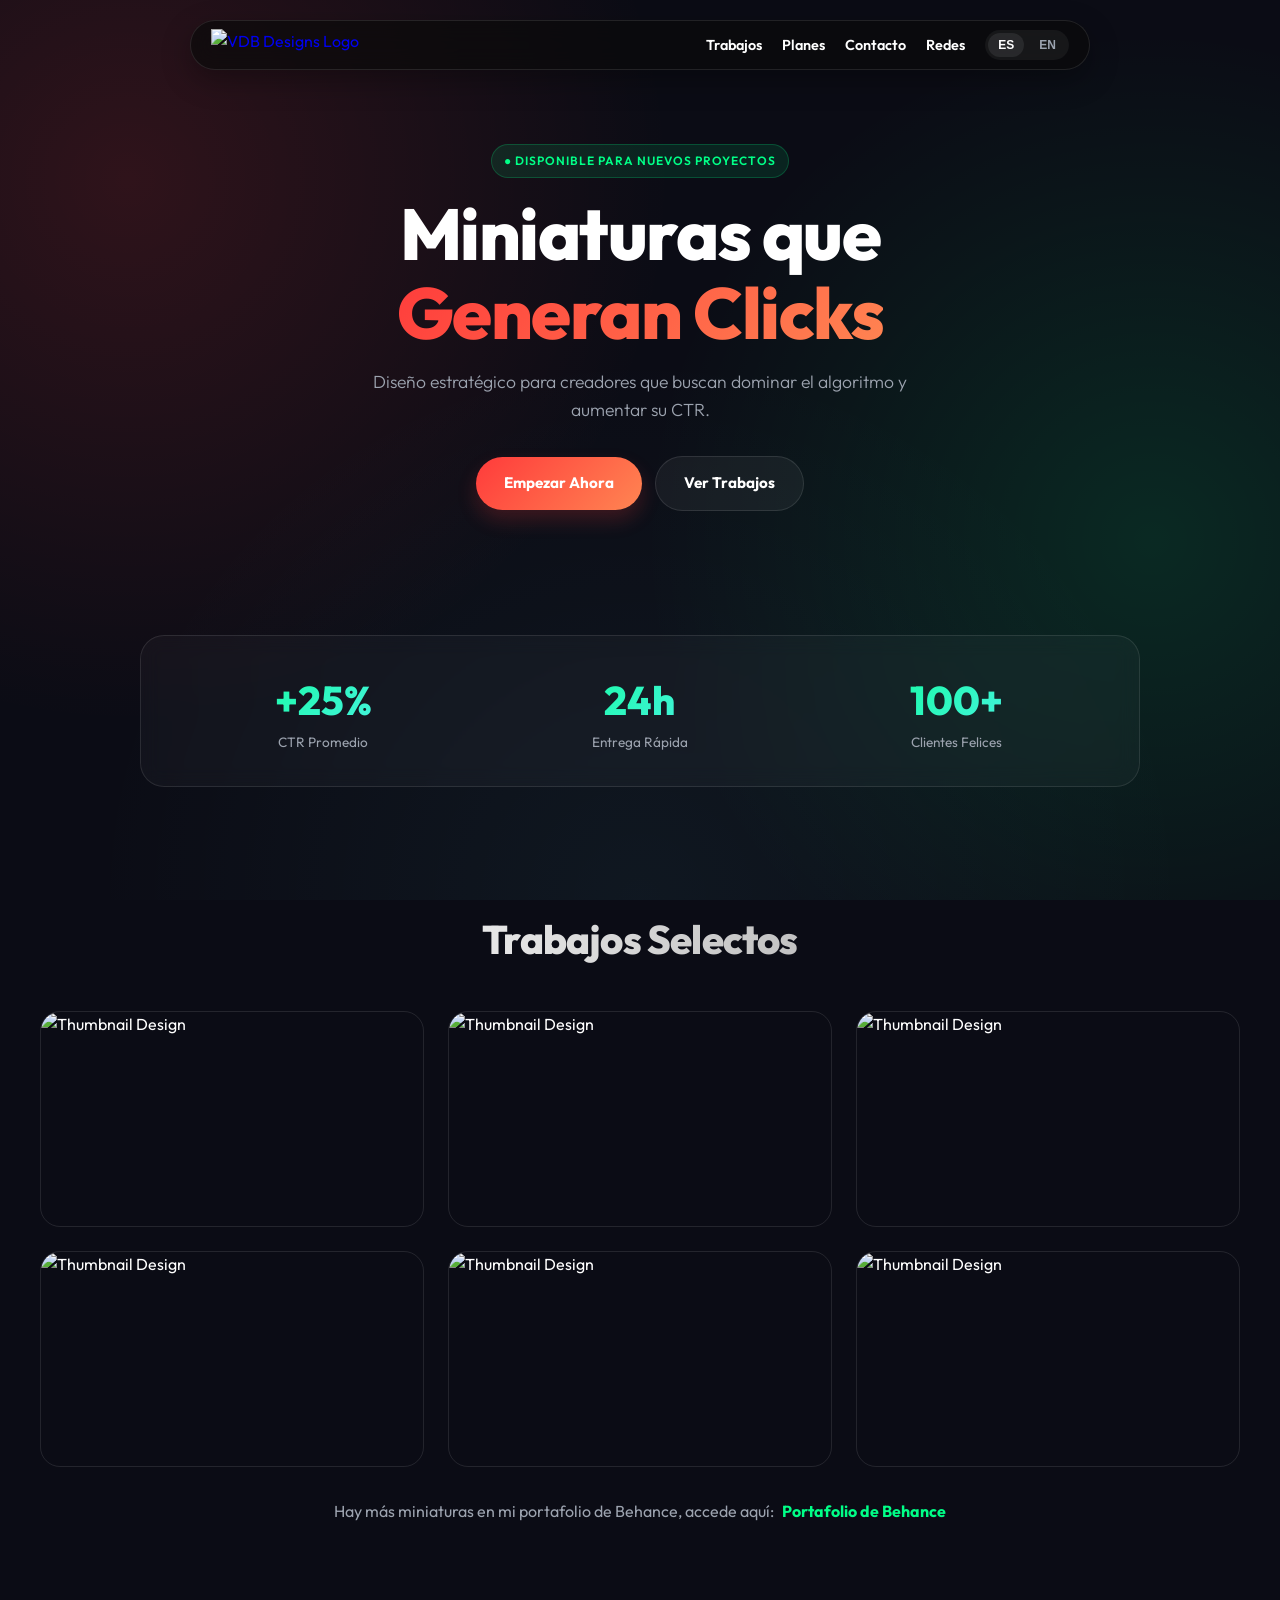
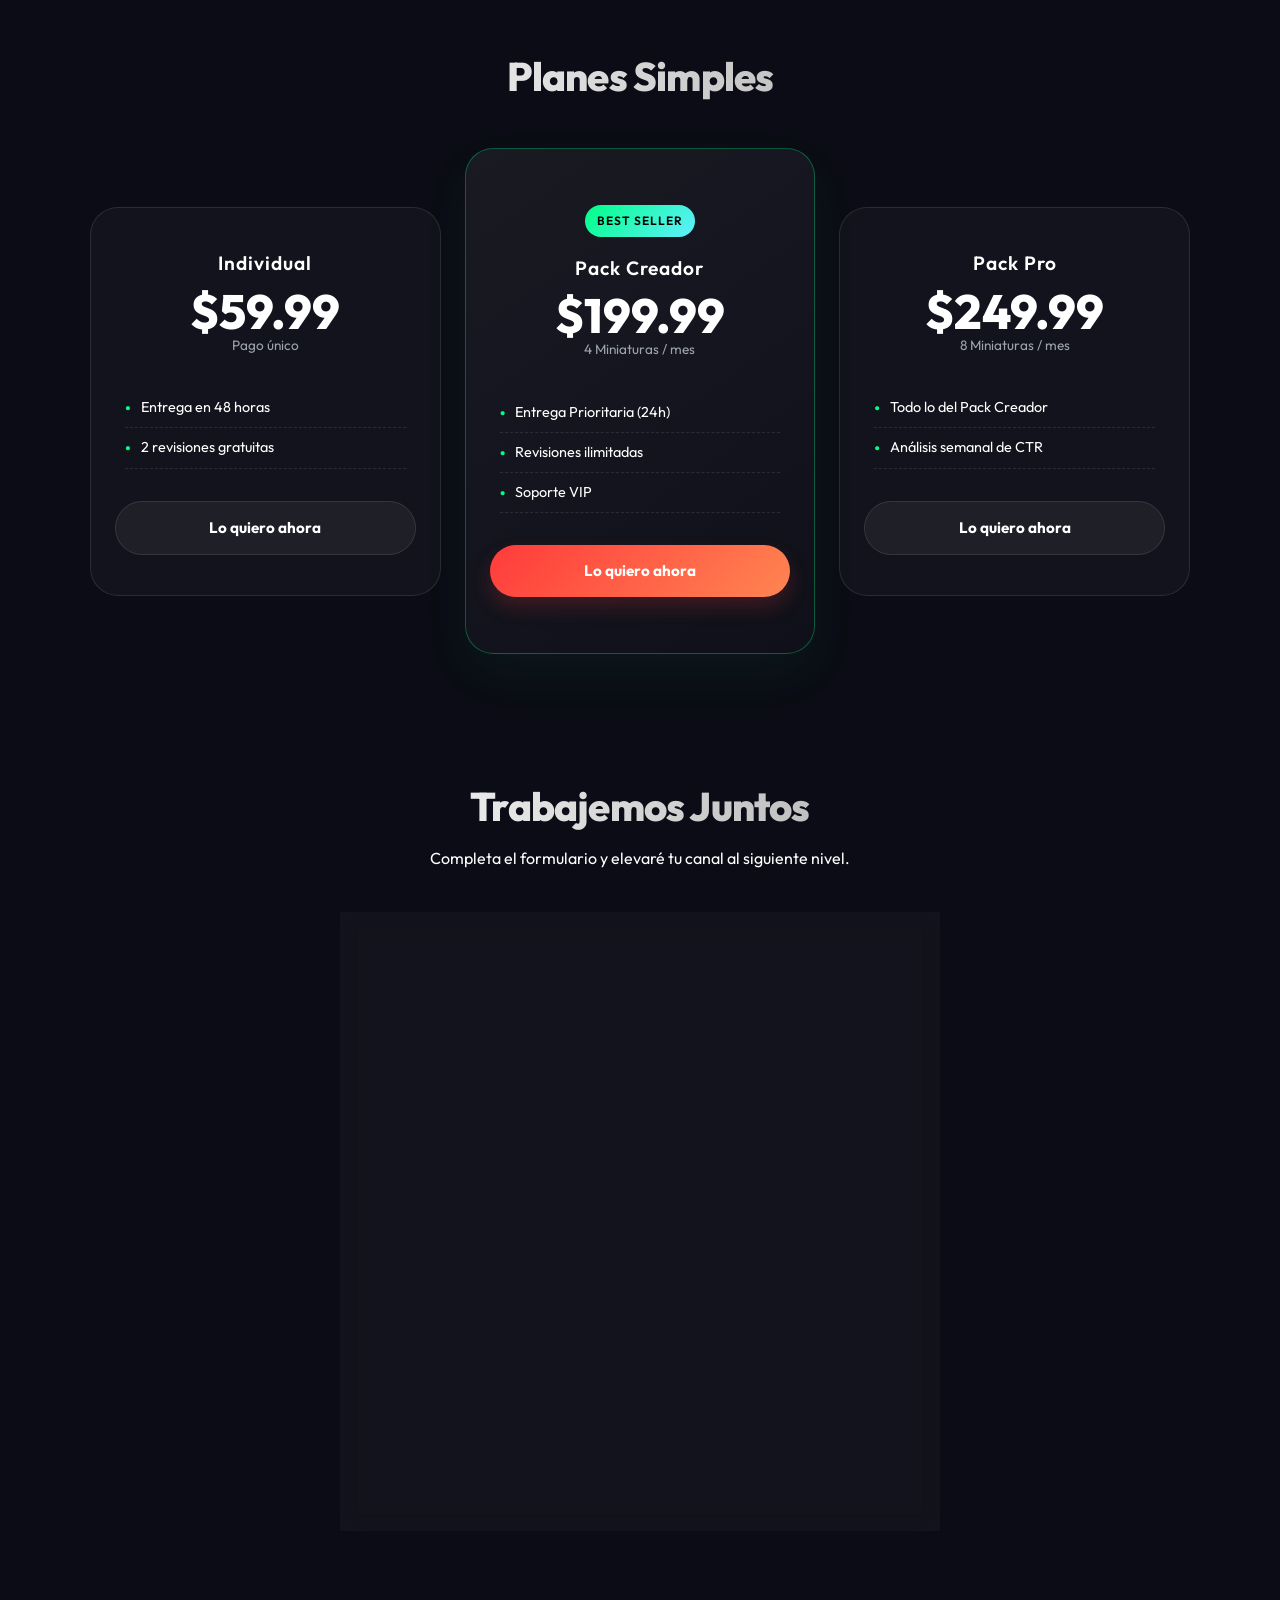
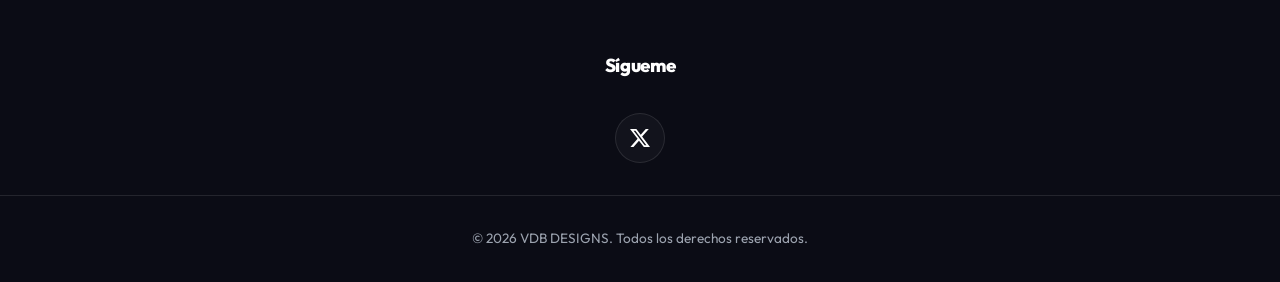
==== index.html @ 9e060175 "Update index.html" ====
<!DOCTYPE html>
<html lang="es">
<head>
    <meta charset="UTF-8">
    <meta name="viewport" content="width=device-width, initial-scale=1.0">
    <title>VDB DESIGNS | Thumbnail Maker</title>
    
    <link rel="icon" type="image/png" href="https://i.imgur.com/t2ltHW4.png">
    
    <link href="https://fonts.googleapis.com/css2?family=Outfit:wght@300;400;600;800&display=swap" rel="stylesheet">
    <style>
        /* ... tu CSS ... */
        :root {
            --bg-color: #0b0c15; 
            --surface-color: rgba(255, 255, 255, 0.03);
            --surface-hover: rgba(255, 255, 255, 0.08);
            --primary-gradient: linear-gradient(135deg, #FF3B3B 0%, #FF8552 100%);
            --accent-gradient: linear-gradient(135deg, #00FF87 0%, #60EFFF 100%);
            --text-main: #ffffff;
            --text-muted: #9CA3AF;
            --border: rgba(255, 255, 255, 0.1);
            --input-bg: rgba(0, 0, 0, 0.3);
        }

        * {
            margin: 0;
            padding: 0;
            box-sizing: border-box;
            scroll-behavior: smooth;
        }

        body {
            font-family: 'Outfit', sans-serif;
            background-color: var(--bg-color);
            color: var(--text-main);
            line-height: 1.6;
            overflow-x: hidden;
            background-image: 
                radial-gradient(circle at 10% 20%, rgba(255, 59, 59, 0.15), transparent 40%),
                radial-gradient(circle at 90% 60%, rgba(0, 255, 135, 0.12), transparent 40%),
                radial-gradient(circle at 50% 100%, rgba(96, 239, 255, 0.05), transparent 50%);
            background-attachment: fixed;
            padding-top: 80px;
        }

        /* --- Navbar (Configuración PC: Logo a la izquierda) --- */
        .navbar {
            position: fixed;
            top: 20px;
            left: 50%;
            transform: translateX(-50%);
            width: 95%;
            max-width: 900px;
            z-index: 1000;
            background: rgba(10, 10, 10, 0.7);
            backdrop-filter: blur(12px);
            padding: 8px 20px;
            border-radius: 50px;
            border: 1px solid var(--border);
            display: flex;
            justify-content: space-between; /* Separa logo de los links */
            align-items: center;
            box-shadow: 0 10px 30px rgba(0,0,0,0.3);
        }

        /* Logo de la barra (Visible en PC) */
        .nav-logo {
            display: flex;
            align-items: center;
            text-decoration: none;
            margin-right: 20px;
        }

        .nav-logo img {
            height: 32px; /* Tamaño pequeño para la barra */
            width: auto;
            object-fit: contain;
            transition: transform 0.3s ease;
        }

        .nav-logo:hover img {
            transform: scale(1.05);
        }

        .nav-links {
            display: flex;
            gap: 20px;
            list-style: none;
            align-items: center;
            margin-left: auto;
        }

        .nav-link {
            text-decoration: none;
            color: var(--text-main);
            font-weight: 600;
            font-size: 0.9rem;
            transition: color 0.3s;
            white-space: nowrap;
        }

        .nav-link:hover {
            color: #00FF87;
        }

        .lang-control {
            display: flex;
            gap: 5px;
            background: rgba(255,255,255,0.05);
            padding: 3px;
            border-radius: 20px;
            margin-left: 20px;
        }

        .lang-btn {
            background: transparent;
            border: none;
            color: var(--text-muted);
            cursor: pointer;
            font-weight: 600;
            font-size: 0.75rem;
            padding: 5px 10px;
            border-radius: 15px;
            transition: all 0.3s ease;
        }

        .lang-btn.active {
            background: var(--surface-hover);
            color: #fff;
        }

        /* --- Layout --- */
        section {
            padding: 60px 20px;
            position: relative;
        }

        .section-header {
            text-align: center;
            max-width: 700px;
            margin: 0 auto 40px;
        }

        h1, h2, h3 { font-weight: 800; letter-spacing: -0.02em; }

        h2 {
            font-size: 2.5rem;
            margin-bottom: 0.5rem;
            background: linear-gradient(to right, #fff, #aaa);
            -webkit-background-clip: text;
            -webkit-text-fill-color: transparent;
        }

        /* --- Hero Section --- */
        .hero {
            min-height: 55vh; 
            display: flex;
            align-items: center;
            justify-content: center;
            text-align: center;
        }

        .hero-content { max-width: 900px; z-index: 2; }

        /* Logo Central (Oculto en PC por defecto) */
        .hero-logo {
            display: none; 
        }

        .badge {
            display: inline-block;
            padding: 6px 12px;
            background: rgba(0, 255, 135, 0.1);
            color: #00FF87;
            border-radius: 50px;
            font-size: 0.75rem;
            font-weight: 600;
            margin-bottom: 1rem;
            border: 1px solid rgba(0, 255, 135, 0.2);
            text-transform: uppercase;
            letter-spacing: 1px;
        }

        h1 {
            font-size: clamp(2.5rem, 6vw, 4.5rem);
            line-height: 1.1;
            margin-bottom: 1rem;
        }

        .gradient-text {
            background: var(--primary-gradient);
            -webkit-background-clip: text;
            -webkit-text-fill-color: transparent;
        }

        .subtitle {
            font-size: 1.1rem;
            color: var(--text-muted);
            max-width: 600px;
            margin: 0 auto 2rem;
            font-weight: 300;
        }

        .btn {
            padding: 14px 28px;
            font-size: 0.95rem;
            font-weight: 700;
            text-decoration: none;
            border-radius: 50px;
            transition: transform 0.3s ease, box-shadow 0.3s ease;
            display: inline-block;
            cursor: pointer;
            border: none;
        }

        .btn-primary { 
            background: var(--primary-gradient); 
            color: white; 
            box-shadow: 0 10px 20px rgba(255, 59, 59, 0.2);
        }
        
        .btn-primary:hover { 
            transform: translateY(-3px); 
            box-shadow: 0 15px 30px rgba(255, 59, 59, 0.35);
        }

        .btn-secondary { 
            background: rgba(255,255,255,0.05); 
            color: white; 
            border: 1px solid rgba(255,255,255,0.1);
            margin-left: 10px;
        }

        .btn-secondary:hover { 
            background: rgba(255,255,255,0.1); 
            transform: translateY(-3px);
        }

        /* --- Stats --- */
        .stats-container {
            max-width: 1000px;
            margin: 0 auto;
            display: grid;
            grid-template-columns: repeat(auto-fit, minmax(180px, 1fr));
            gap: 1rem;
            background: var(--surface-color);
            padding: 2rem;
            border-radius: 24px;
            border: 1px solid var(--border);
            backdrop-filter: blur(10px);
        }
        .stat-item { text-align: center; }
        .stat-number { 
            font-size: 2.5rem; 
            font-weight: 800; 
            background: var(--accent-gradient);
            -webkit-background-clip: text;
            -webkit-text-fill-color: transparent;
        }
        .stat-label { color: var(--text-muted); font-size: 0.85rem; }

        /* --- Portfolio --- */
        .portfolio-grid {
            max-width: 1200px;
            margin: 0 auto;
            display: grid;
            grid-template-columns: repeat(auto-fill, minmax(320px, 1fr));
            gap: 1.5rem;
            margin-bottom: 2rem;
        }
        .portfolio-item {
            border-radius: 20px;
            overflow: hidden;
            border: 1px solid var(--border);
            aspect-ratio: 16/9;
            transition: all 0.4s ease;
        }
        .portfolio-item img { width: 100%; height: 100%; object-fit: cover; transition: transform 0.6s ease; }
        .portfolio-item:hover { transform: translateY(-5px); }
        .portfolio-item:hover img { transform: scale(1.05); }

        .behance-link {
            text-align: center;
            color: var(--text-muted);
            margin-top: 2rem;
        }
        .behance-link a {
            color: #00FF87;
            text-decoration: none;
            font-weight: 700;
            margin-left: 5px;
            border-bottom: 1px solid transparent;
            transition: 0.3s;
        }
        .behance-link a:hover { border-bottom-color: #00FF87; }

        /* --- Pricing --- */
        .pricing-grid {
            max-width: 1100px;
            margin: 0 auto;
            display: grid;
            grid-template-columns: repeat(auto-fit, minmax(280px, 1fr));
            gap: 1.5rem;
            align-items: center;
        }
        .pricing-card {
            background: var(--surface-color);
            border: 1px solid var(--border);
            border-radius: 28px;
            padding: 2.5rem 1.5rem;
            text-align: center;
            transition: all 0.4s ease;
            position: relative;
        }
        .pricing-card:hover { transform: translateY(-5px); background: var(--surface-hover); }
        .pricing-card.featured {
            background: linear-gradient(145deg, rgba(255,255,255,0.06), rgba(255,255,255,0.02));
            border: 1px solid rgba(0, 255, 135, 0.3);
            padding: 3.5rem 1.5rem;
            box-shadow: 0 20px 50px rgba(0, 255, 135, 0.05);
            z-index: 2;
        }
        .plan-name { font-size: 1.2rem; font-weight: 600; margin-bottom: 0.5rem; letter-spacing: 1px;}
        .plan-price { font-size: 3rem; font-weight: 800; line-height: 1; }
        .plan-period { color: var(--text-muted); font-size: 0.85rem; margin-bottom: 2rem; }
        .plan-features { list-style: none; margin-bottom: 2rem; text-align: left; padding: 0 10px; }
        .plan-features li { 
            padding: 8px 0; 
            border-bottom: 1px dashed rgba(255,255,255,0.1); 
            font-size: 0.9rem;
            display: flex;
            align-items: center;
        }
        .plan-features li::before { content: '●'; color: #00FF87; font-size: 0.6rem; margin-right: 10px; }

        /* --- Contact --- */
        .contact-container {
            max-width: 600px;
            margin: 0 auto;
            background: var(--surface-color);
            padding: 3rem;
            border-radius: 30px;
            border: 1px solid var(--border);
            backdrop-filter: blur(10px);
        }

        .form-group { margin-bottom: 1.5rem; text-align: left; }
        .form-label { display: block; margin-bottom: 0.5rem; font-size: 0.9rem; font-weight: 600; color: var(--text-muted); }
        .form-input {
            width: 100%; padding: 15px; border-radius: 12px;
            background: var(--input-bg); border: 1px solid var(--border);
            color: #fff; font-family: 'Outfit', sans-serif; font-size: 1rem; transition: 0.3s;
        }
        .form-input:focus { outline: none; border-color: #00FF87; background: rgba(0,0,0,0.5); }

        /* --- Redes (Socials) --- */
        .socials { text-align: center; padding-bottom: 2rem; }
        .social-link {
            display: inline-flex;
            align-items: center;
            justify-content: center;
            width: 50px;
            height: 50px;
            background: var(--surface-color);
            border-radius: 50%;
            border: 1px solid var(--border);
            color: #fff;
            text-decoration: none;
            font-size: 1.2rem;
            transition: all 0.3s ease;
            margin: 0 10px;
        }
        .social-link:hover {
            background: #fff;
            color: #000;
            transform: translateY(-5px);
        }

        footer {
            border-top: 1px solid var(--border);
            padding: 2rem;
            text-align: center;
            color: var(--text-muted);
            font-size: 0.85rem;
        }

        /* --- Mobile Responsiveness --- */
        @media (max-width: 768px) {
            .navbar { 
                width: 92%; 
                padding: 10px 15px; 
                bottom: 20px; 
                top: auto; 
                
                /* En móvil, centramos todo porque quitamos el logo de la barra */
                justify-content: center;
                overflow-x: auto; 
                white-space: nowrap; 
                
                -ms-overflow-style: none;
                scrollbar-width: none;
            }
            
            .navbar::-webkit-scrollbar {
                display: none;
            }

            /* 1. OCULTAMOS el logo de la barra en móvil */
            .nav-logo {
                display: none;
            }

            .nav-links { 
                gap: 15px;
                margin: 0;
                justify-content: center;
            }

            .nav-link { 
                font-size: 0.85rem; 
            }
            
            .hero { padding: 40px 20px; }

            /* 2. MOSTRAMOS el logo grande central en móvil */
            .hero-logo {
                display: block; /* Se hace visible solo en móvil */
                width: 140px;   /* Tamaño grande y visible */
                margin: 0 auto 1.5rem auto;
                height: auto;
                filter: drop-shadow(0 0 15px rgba(255, 255, 255, 0.1));
            }

            h1 { font-size: 3rem; }
            .pricing-card.featured { transform: none; }
            
            .lang-control { 
                margin-left: 10px; 
                flex-shrink: 0; 
            }
            .lang-btn { padding: 4px 8px; }
        }
    </style>
</head>
<body>

    <nav class="navbar">
        <a href="#" class="nav-logo">
            <img src="https://i.imgur.com/O0lkkHJ.png" alt="VDB Designs Logo">
        </a>

        <ul class="nav-links">
            <li><a href="#portfolio" class="nav-link" data-es="Trabajos" data-en="Work">Trabajos</a></li>
            <li><a href="#pricing" class="nav-link" data-es="Planes" data-en="Plans">Planes</a></li>
            <li><a href="#contact" class="nav-link" data-es="Contacto" data-en="Contact">Contacto</a></li>
            <li><a href="#socials" class="nav-link" data-es="Redes" data-en="Socials">Redes</a></li>
        </ul>
        <div class="lang-control">
            <button class="lang-btn active" onclick="setLanguage('es')">ES</button>
            <button class="lang-btn" onclick="setLanguage('en')">EN</button>
        </div>
    </nav>

    <section class="hero">
        <div class="hero-content">
            <img src="https://i.imgur.com/O0lkkHJ.png" alt="VDB Designs Logo" class="hero-logo">

            <div class="badge" data-es="Disponible para nuevos proyectos" data-en="Available for new projects">● Disponible para nuevos proyectos</div>
            <h1 data-es="Miniaturas que <br><span class='gradient-text'>Generan Clicks</span>" data-en="Thumbnails That <br><span class='gradient-text'>Generate Clicks</span>">Miniaturas que <br><span class="gradient-text">Generan Clicks</span></h1>
            <p class="subtitle" data-es="Diseño estratégico para creadores que buscan dominar el algoritmo y aumentar su CTR." data-en="Strategic design for creators looking to dominate the algorithm and boost CTR.">Diseño estratégico para creadores que buscan dominar el algoritmo y aumentar su CTR.</p>
            <div class="cta-group">
                <a href="#contact" class="btn btn-primary" data-es="Empezar Ahora" data-en="Start Now">Empezar Ahora</a>
                <a href="#portfolio" class="btn btn-secondary" data-es="Ver Trabajos" data-en="View Work">Ver Trabajos</a>
            </div>
        </div>
    </section>

    <section class="stats">
        <div class="stats-container">
            <div class="stat-item"><div class="stat-number">+25%</div><div class="stat-label" data-es="CTR Promedio" data-en="Avg. CTR Increase">CTR Promedio</div></div>
            <div class="stat-item"><div class="stat-number">24h</div><div class="stat-label" data-es="Entrega Rápida" data-en="Fast Delivery">Entrega Rápida</div></div>
            <div class="stat-item"><div class="stat-number">100+</div><div class="stat-label" data-es="Clientes Felices" data-en="Happy Clients">Clientes Felices</div></div>
        </div>
    </section>

    <section id="portfolio" class="portfolio">
        <div class="section-header">
            <h2 data-es="Trabajos Selectos" data-en="Selected Work">Trabajos Selectos</h2>
        </div>
        <div class="portfolio-grid">
            <div class="portfolio-item"><img src="https://i.imgur.com/8eARKjY.png" alt="Thumbnail Design"></div>
            <div class="portfolio-item"><img src="https://i.imgur.com/Wsdh6q8.png" alt="Thumbnail Design"></div>
            <div class="portfolio-item"><img src="https://i.imgur.com/T4RkPsj.png" alt="Thumbnail Design"></div>
            <div class="portfolio-item"><img src="https://i.imgur.com/0LDEYzN.png" alt="Thumbnail Design"></div>
            <div class="portfolio-item"><img src="https://i.imgur.com/qbl0TJN.png" alt="Thumbnail Design"></div>
            <div class="portfolio-item"><img src="https://i.imgur.com/YSOLvGe.png" alt="Thumbnail Design"></div>
        </div>
        
        <div class="behance-link">
            <span data-es="Hay más miniaturas en mi portafolio de Behance, accede aquí:" data-en="There are more thumbnails in my Behance portfolio, access here:">Hay más miniaturas en mi portafolio de Behance, accede aquí:</span>
            <a href="https://www.behance.net/gallery/216112723/youtube-thumbnails-2425" target="_blank" data-es="Portafolio de Behance" data-en="Behance Portfolio">Portafolio de Behance</a>
        </div>
    </section>

    <section id="pricing" class="pricing">
        <div class="section-header">
            <h2 data-es="Planes Simples" data-en="Simple Plans">Planes Simples</h2>
        </div>
        <div class="pricing-grid">
            <div class="pricing-card">
                <div class="plan-name" data-es="Individual" data-en="Single">Individual</div>
                <div class="plan-price">$59.99</div>
                <div class="plan-period" data-es="Pago único" data-en="One-time payment">Pago único</div>
                <ul class="plan-features">
                    <li data-es="Entrega en 48 horas" data-en="48-hour delivery">Entrega en 48 horas</li>
                    <li data-es="2 revisiones gratuitas" data-en="2 free revisions">2 revisiones gratuitas</li>
                </ul>
                <a href="#contact" class="btn btn-secondary" style="width:100%; margin:0;" data-es="Lo quiero ahora" data-en="I want it now">Lo quiero ahora</a>
            </div>

            <div class="pricing-card featured">
                <div class="badge" style="margin-bottom: 1rem; background: var(--accent-gradient); color: #000; border: none;">BEST SELLER</div>
                <div class="plan-name" data-es="Pack Creador" data-en="Creator Pack">Pack Creador</div>
                <div class="plan-price">$199.99</div>
                <div class="plan-period" data-es="4 Miniaturas / mes" data-en="4 Thumbnails / month">4 Miniaturas / mes</div>
                <ul class="plan-features">
                    <li data-es="Entrega Prioritaria (24h)" data-en="Priority Delivery (24h)">Entrega Prioritaria (24h)</li>
                    <li data-es="Revisiones ilimitadas" data-en="Unlimited revisions">Revisiones ilimitadas</li>
                    <li data-es="Soporte VIP" data-en="VIP Support">Soporte VIP</li>
                </ul>
                <a href="#contact" class="btn btn-primary" style="width:100%; margin:0;" data-es="Lo quiero ahora" data-en="I want it now">Lo quiero ahora</a>
            </div>

            <div class="pricing-card">
                <div class="plan-name" data-es="Pack Pro" data-en="Pro Pack">Pack Pro</div>
                <div class="plan-price">$249.99</div>
                <div class="plan-period" data-es="8 Miniaturas / mes" data-en="8 Thumbnails / month">8 Miniaturas / mes</div>
                <ul class="plan-features">
                    <li data-es="Todo lo del Pack Creador" data-en="Everything in Creator Pack">Todo lo del Pack Creador</li>
                    <li data-es="Análisis semanal de CTR" data-en="Weekly CTR Analysis">Análisis semanal de CTR</li>
                </ul>
                <a href="#contact" class="btn btn-secondary" style="width:100%; margin:0;" data-es="Lo quiero ahora" data-en="I want it now">Lo quiero ahora</a>
            </div>
        </div>
    </section>

    <section id="contact" class="contact">
        <div class="section-header">
            <h2 data-es="Trabajemos Juntos" data-en="Let's Work Together">Trabajemos Juntos</h2>
            <p data-es="Completa el formulario y elevaré tu canal al siguiente nivel." data-en="Fill out the form and I'll take your channel to the next level.">Completa el formulario y elevaré tu canal al siguiente nivel.</p>
        </div>
        
        <div class="contact-container">
            <form action="https://formspree.io/f/mgolekrj" method="POST">
                <div class="form-group">
                    <label class="form-label" data-es="Tu Nombre" data-en="Your Name">Tu Nombre</label>
                    <input type="text" name="nombre" class="form-input" placeholder="Ej. Juan Pérez" required>
                </div>
                
                <div class="form-group">
                    <label class="form-label" data-es="Tu Email" data-en="Your Email">Tu Email</label>
                    <input type="email" name="email" class="form-input" placeholder="juan@ejemplo.com" required>
                </div>

                <div class="form-group">
                    <label class="form-label" data-es="Tu Canal de YouTube" data-en="Your YouTube Channel">Tu Canal de YouTube</label>
                    <input type="text" name="canal" class="form-input" placeholder="Link a tu canal" required>
                </div>

                <div class="form-group">
                    <label class="form-label" data-es="Mensaje (Opcional)" data-en="Message (Optional)">Mensaje (Opcional)</label>
                    <textarea class="form-input" name="mensaje" rows="3" placeholder="Cuéntame sobre tu proyecto..."></textarea>
                </div>

                <button type="submit" class="btn btn-primary" style="width: 100%; border:none;" data-es="Enviar Mensaje" data-en="Send Message">Enviar Mensaje</button>
            </form>
        </div>
    </section>

    <section id="socials" class="socials">
        <h3 style="margin-bottom: 2rem;" data-es="Sígueme" data-en="Follow Me">Sígueme</h3>
        <a href="https://x.com/designs_vdb" target="_blank" class="social-link" title="X (Twitter)">
            <svg xmlns="http://www.w3.org/2000/svg" width="20" height="20" fill="currentColor" viewBox="0 0 16 16">
                <path d="M12.6.75h2.454l-5.36 6.142L16 15.25h-4.937l-3.867-5.07-4.425 5.07H.316l5.733-6.57L0 .75h5.063l3.495 4.633L12.601.75Zm-.86 13.028h1.36L4.323 2.145H2.865l8.875 11.633Z"/>
            </svg>
        </a>
    </section>

    <footer>
        <p data-es="&copy; 2026 VDB DESIGNS. Todos los derechos reservados." data-en="&copy; 2025 VDB DESIGNS. All rights reserved.">&copy; 2026 VDB DESIGNS. Todos los derechos reservados.</p>
    </footer>

    <script>
        function setLanguage(lang) {
            document.querySelectorAll('.lang-btn').forEach(btn => {
                btn.classList.remove('active');
                if(btn.innerText.toLowerCase() === lang) btn.classList.add('active');
            });
            
            document.querySelectorAll('[data-es]').forEach(el => {
                if(el.innerHTML.includes('<') || el.classList.contains('gradient-text') || el.parentNode.tagName === 'H1') {
                    el.innerHTML = el.getAttribute('data-' + lang);
                } else {
                    el.innerText = el.getAttribute('data-' + lang);
                }
            });

            document.documentElement.lang = lang;
        }
    </script>
</body>
</html>
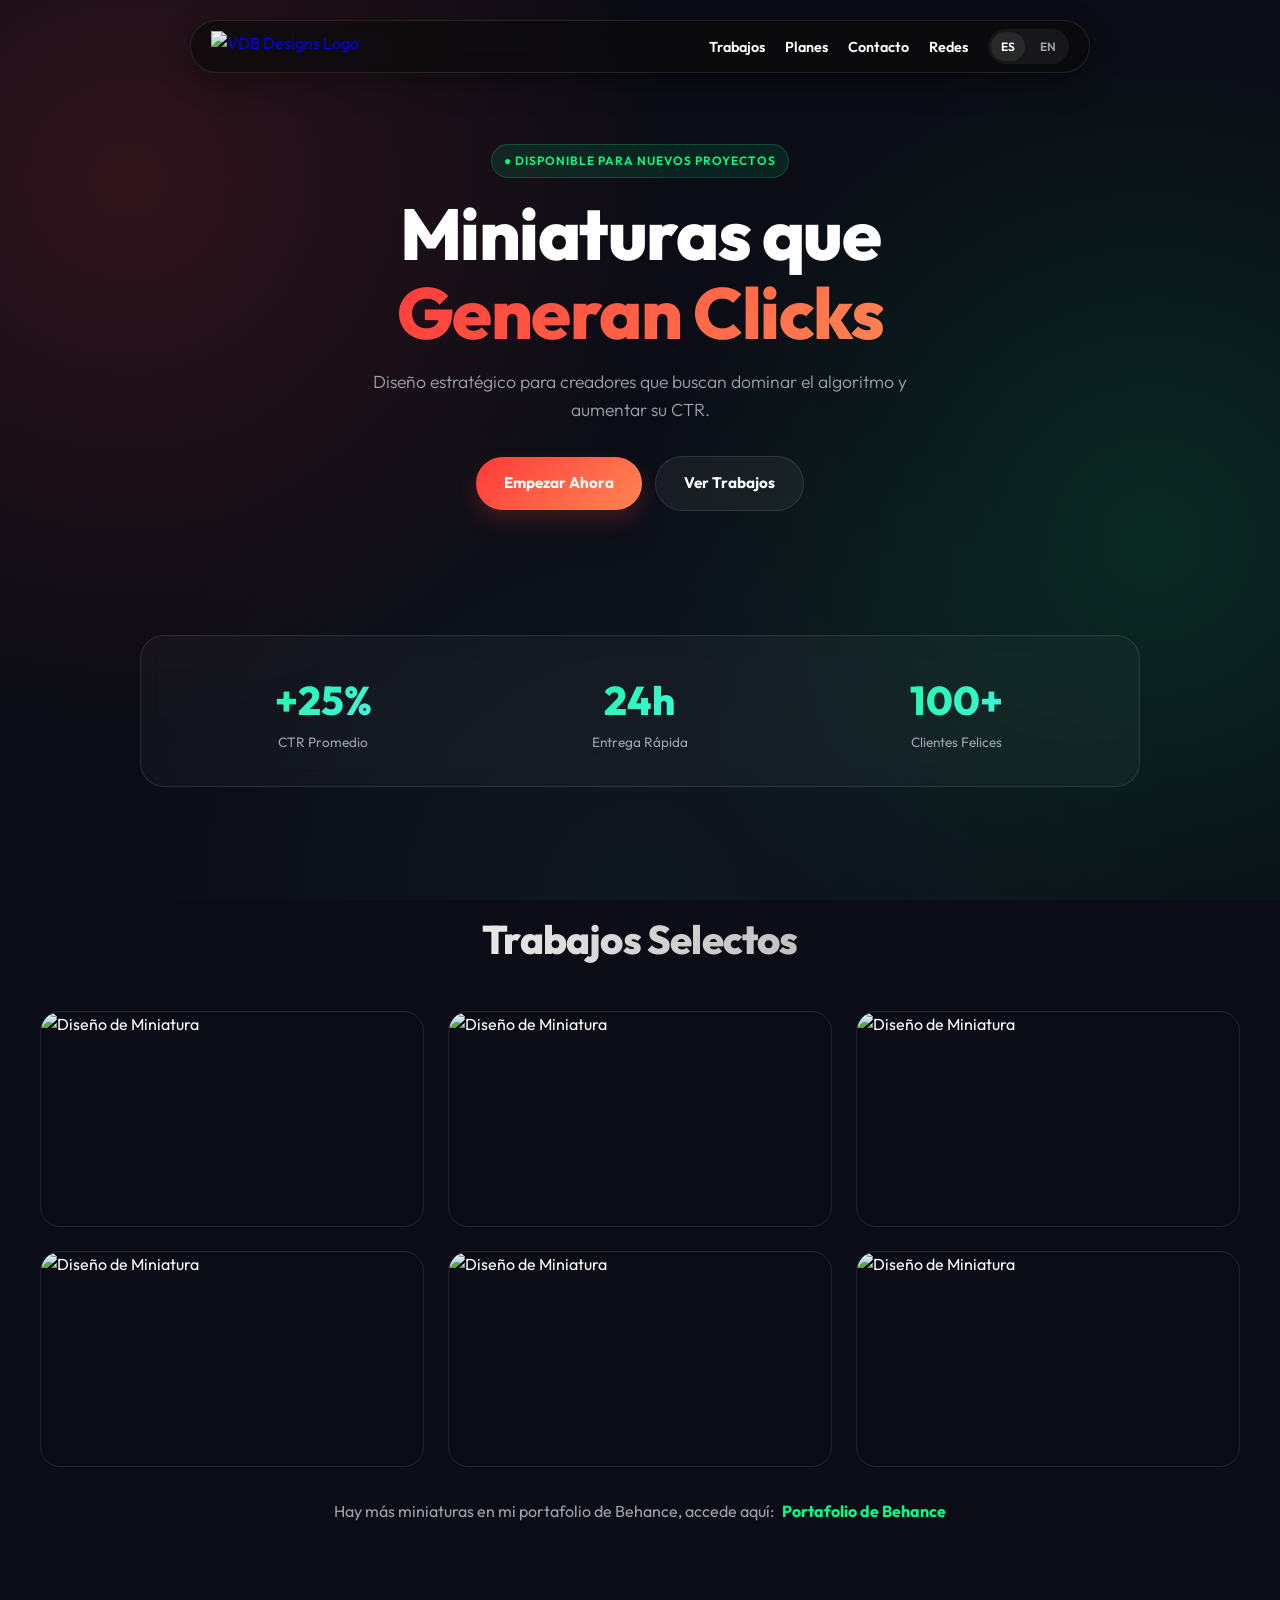
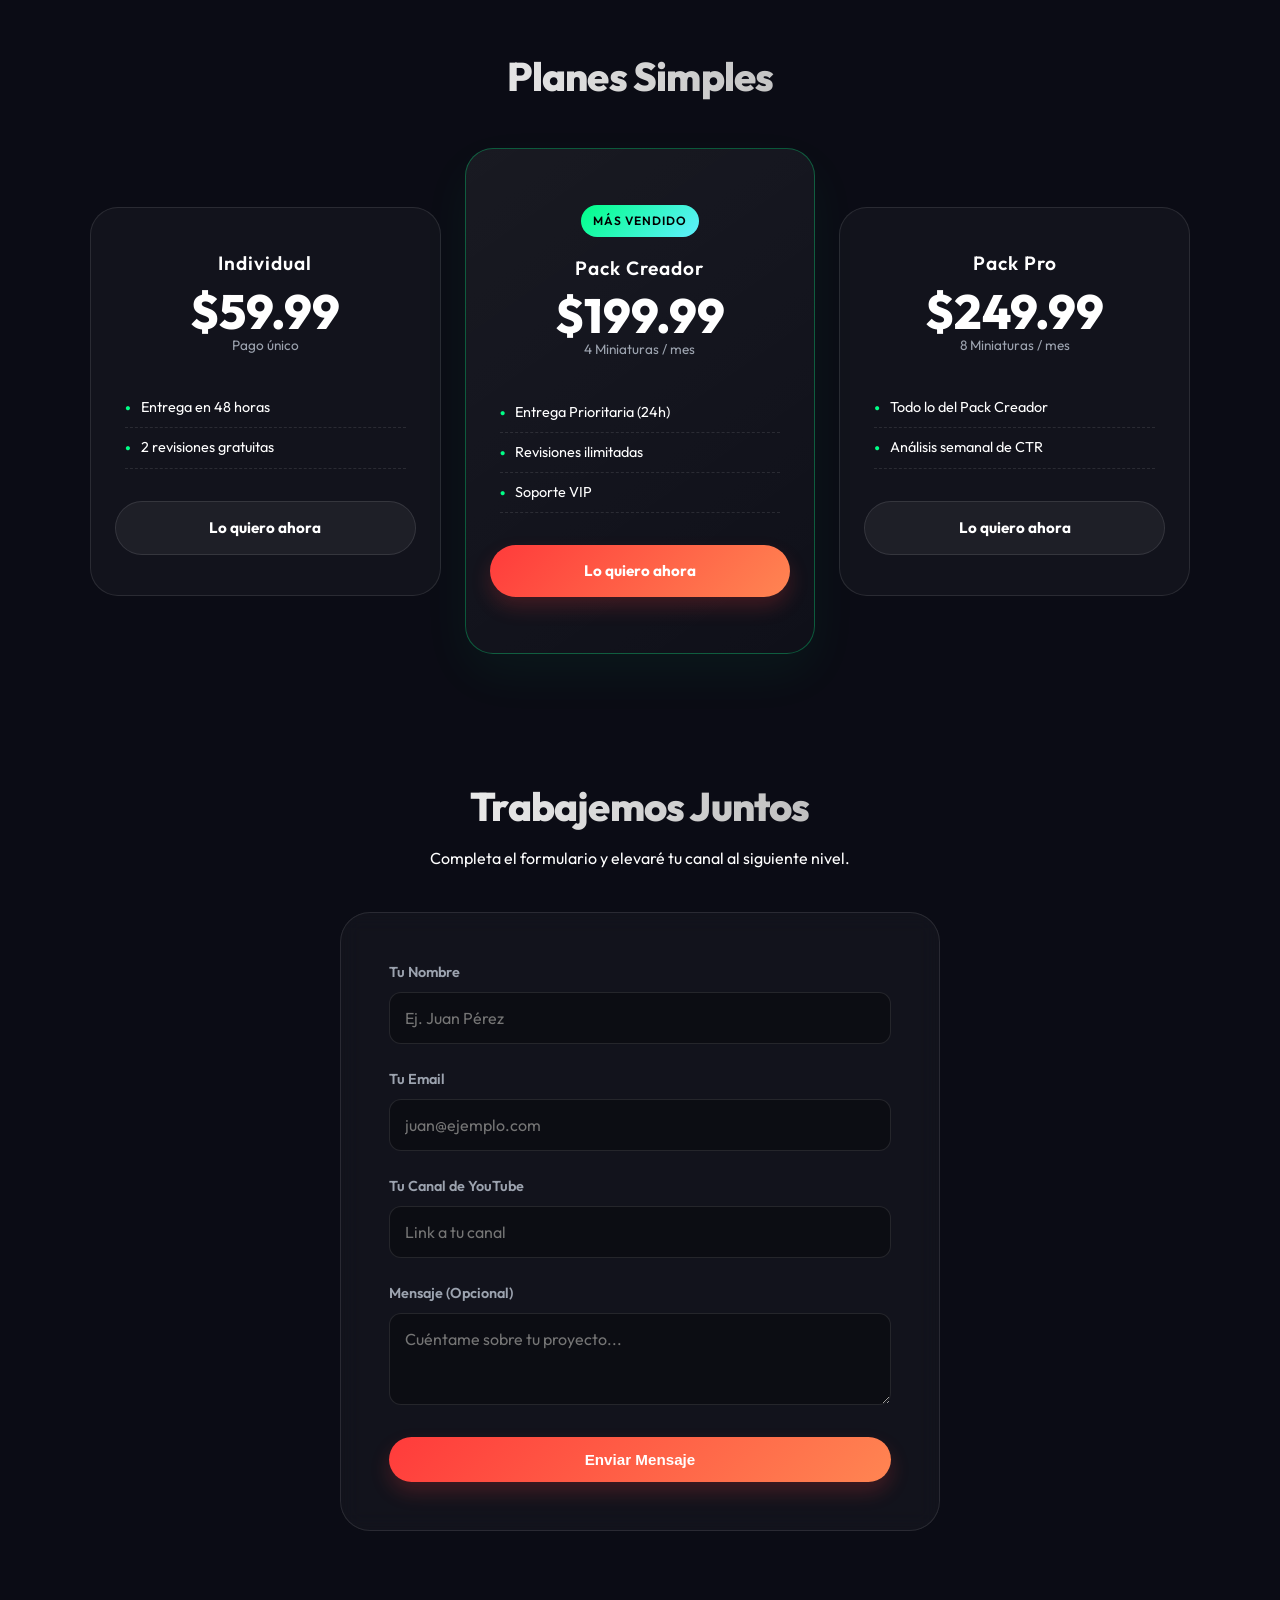
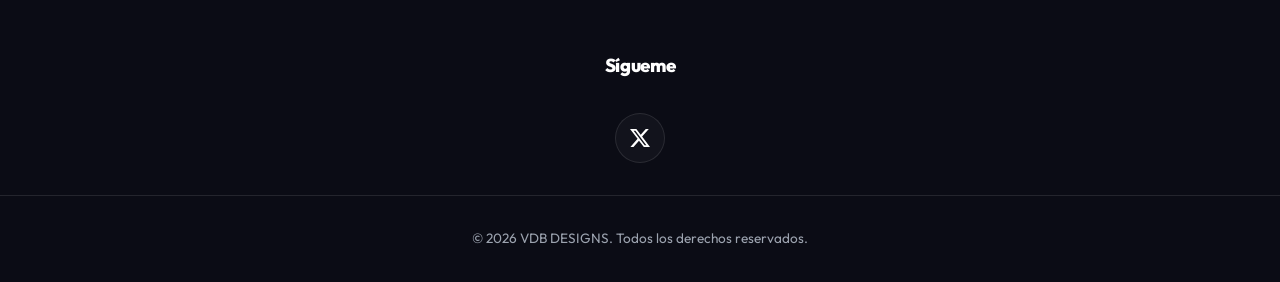
==== commit 758f72c1: "Update index.html" ====
--- a/index.html
+++ b/index.html
@@ -3,13 +3,12 @@
 <head>
     <meta charset="UTF-8">
     <meta name="viewport" content="width=device-width, initial-scale=1.0">
-    <title>VDB DESIGNS | Thumbnail Maker</title>
+    <title>VDB DESIGNS | Creador de Miniaturas</title>
     
     <link rel="icon" type="image/png" href="https://i.imgur.com/t2ltHW4.png">
+    <link href="https://fonts.googleapis.com/css2?family=Outfit:wght@300;400;600;800&display=swap" rel="stylesheet">
     
-    <link href="https://fonts.googleapis.com/css2?family=Outfit:wght@300;400;600;800&display=swap" rel="stylesheet">
     <style>
-        /* ... tu CSS ... */
         :root {
             --bg-color: #0b0c15; 
             --surface-color: rgba(255, 255, 255, 0.03);
@@ -22,12 +21,7 @@
             --input-bg: rgba(0, 0, 0, 0.3);
         }
 
-        * {
-            margin: 0;
-            padding: 0;
-            box-sizing: border-box;
-            scroll-behavior: smooth;
-        }
+        * { margin: 0; padding: 0; box-sizing: border-box; scroll-behavior: smooth; }
 
         body {
             font-family: 'Outfit', sans-serif;
@@ -43,401 +37,111 @@
             padding-top: 80px;
         }
 
-        /* --- Navbar (Configuración PC: Logo a la izquierda) --- */
+        /* --- Navbar --- */
         .navbar {
-            position: fixed;
-            top: 20px;
-            left: 50%;
-            transform: translateX(-50%);
-            width: 95%;
-            max-width: 900px;
-            z-index: 1000;
-            background: rgba(10, 10, 10, 0.7);
-            backdrop-filter: blur(12px);
-            padding: 8px 20px;
-            border-radius: 50px;
+            position: fixed; top: 20px; left: 50%; transform: translateX(-50%);
+            width: 95%; max-width: 900px; z-index: 1000;
+            background: rgba(10, 10, 10, 0.7); backdrop-filter: blur(12px);
+            padding: 8px 20px; border-radius: 50px;
             border: 1px solid var(--border);
-            display: flex;
-            justify-content: space-between; /* Separa logo de los links */
-            align-items: center;
+            display: flex; justify-content: space-between; align-items: center;
             box-shadow: 0 10px 30px rgba(0,0,0,0.3);
         }
 
-        /* Logo de la barra (Visible en PC) */
-        .nav-logo {
-            display: flex;
-            align-items: center;
-            text-decoration: none;
-            margin-right: 20px;
-        }
-
-        .nav-logo img {
-            height: 32px; /* Tamaño pequeño para la barra */
-            width: auto;
-            object-fit: contain;
-            transition: transform 0.3s ease;
-        }
-
-        .nav-logo:hover img {
-            transform: scale(1.05);
-        }
-
-        .nav-links {
-            display: flex;
-            gap: 20px;
-            list-style: none;
-            align-items: center;
-            margin-left: auto;
-        }
-
-        .nav-link {
-            text-decoration: none;
-            color: var(--text-main);
-            font-weight: 600;
-            font-size: 0.9rem;
-            transition: color 0.3s;
-            white-space: nowrap;
-        }
-
-        .nav-link:hover {
-            color: #00FF87;
-        }
-
-        .lang-control {
-            display: flex;
-            gap: 5px;
-            background: rgba(255,255,255,0.05);
-            padding: 3px;
-            border-radius: 20px;
-            margin-left: 20px;
-        }
-
+        .nav-logo { display: flex; align-items: center; text-decoration: none; margin-right: 20px; }
+        .nav-logo img { height: 32px; width: auto; object-fit: contain; transition: transform 0.3s ease; }
+        .nav-logo:hover img { transform: scale(1.05); }
+
+        .nav-links { display: flex; gap: 20px; list-style: none; align-items: center; margin-left: auto; }
+        .nav-link { text-decoration: none; color: var(--text-main); font-weight: 600; font-size: 0.9rem; transition: color 0.3s; white-space: nowrap; }
+        .nav-link:hover { color: #00FF87; }
+
+        .lang-control { display: flex; gap: 5px; background: rgba(255,255,255,0.05); padding: 3px; border-radius: 20px; margin-left: 20px; }
+        
+        /* Botones de idioma convertidos a enlaces */
         .lang-btn {
-            background: transparent;
-            border: none;
-            color: var(--text-muted);
-            cursor: pointer;
-            font-weight: 600;
-            font-size: 0.75rem;
-            padding: 5px 10px;
-            border-radius: 15px;
-            transition: all 0.3s ease;
-        }
-
-        .lang-btn.active {
-            background: var(--surface-hover);
-            color: #fff;
-        }
+            background: transparent; border: none; color: var(--text-muted);
+            text-decoration: none; font-weight: 600; font-size: 0.75rem;
+            padding: 5px 10px; border-radius: 15px; transition: all 0.3s ease;
+            cursor: pointer; display: inline-block;
+        }
+        .lang-btn:hover { color: #fff; }
+        .lang-btn.active { background: var(--surface-hover); color: #fff; cursor: default; }
 
         /* --- Layout --- */
-        section {
-            padding: 60px 20px;
-            position: relative;
-        }
-
-        .section-header {
-            text-align: center;
-            max-width: 700px;
-            margin: 0 auto 40px;
-        }
-
+        section { padding: 60px 20px; position: relative; }
+        .section-header { text-align: center; max-width: 700px; margin: 0 auto 40px; }
         h1, h2, h3 { font-weight: 800; letter-spacing: -0.02em; }
-
-        h2 {
-            font-size: 2.5rem;
-            margin-bottom: 0.5rem;
-            background: linear-gradient(to right, #fff, #aaa);
-            -webkit-background-clip: text;
-            -webkit-text-fill-color: transparent;
-        }
-
-        /* --- Hero Section --- */
-        .hero {
-            min-height: 55vh; 
-            display: flex;
-            align-items: center;
-            justify-content: center;
-            text-align: center;
-        }
-
+        h2 { font-size: 2.5rem; margin-bottom: 0.5rem; background: linear-gradient(to right, #fff, #aaa); -webkit-background-clip: text; -webkit-text-fill-color: transparent; }
+
+        /* --- Hero --- */
+        .hero { min-height: 55vh; display: flex; align-items: center; justify-content: center; text-align: center; }
         .hero-content { max-width: 900px; z-index: 2; }
-
-        /* Logo Central (Oculto en PC por defecto) */
-        .hero-logo {
-            display: none; 
-        }
-
-        .badge {
-            display: inline-block;
-            padding: 6px 12px;
-            background: rgba(0, 255, 135, 0.1);
-            color: #00FF87;
-            border-radius: 50px;
-            font-size: 0.75rem;
-            font-weight: 600;
-            margin-bottom: 1rem;
-            border: 1px solid rgba(0, 255, 135, 0.2);
-            text-transform: uppercase;
-            letter-spacing: 1px;
-        }
-
-        h1 {
-            font-size: clamp(2.5rem, 6vw, 4.5rem);
-            line-height: 1.1;
-            margin-bottom: 1rem;
-        }
-
-        .gradient-text {
-            background: var(--primary-gradient);
-            -webkit-background-clip: text;
-            -webkit-text-fill-color: transparent;
-        }
-
-        .subtitle {
-            font-size: 1.1rem;
-            color: var(--text-muted);
-            max-width: 600px;
-            margin: 0 auto 2rem;
-            font-weight: 300;
-        }
-
-        .btn {
-            padding: 14px 28px;
-            font-size: 0.95rem;
-            font-weight: 700;
-            text-decoration: none;
-            border-radius: 50px;
-            transition: transform 0.3s ease, box-shadow 0.3s ease;
-            display: inline-block;
-            cursor: pointer;
-            border: none;
-        }
-
-        .btn-primary { 
-            background: var(--primary-gradient); 
-            color: white; 
-            box-shadow: 0 10px 20px rgba(255, 59, 59, 0.2);
-        }
-        
-        .btn-primary:hover { 
-            transform: translateY(-3px); 
-            box-shadow: 0 15px 30px rgba(255, 59, 59, 0.35);
-        }
-
-        .btn-secondary { 
-            background: rgba(255,255,255,0.05); 
-            color: white; 
-            border: 1px solid rgba(255,255,255,0.1);
-            margin-left: 10px;
-        }
-
-        .btn-secondary:hover { 
-            background: rgba(255,255,255,0.1); 
-            transform: translateY(-3px);
-        }
+        .hero-logo { display: none; }
+        .badge { display: inline-block; padding: 6px 12px; background: rgba(0, 255, 135, 0.1); color: #00FF87; border-radius: 50px; font-size: 0.75rem; font-weight: 600; margin-bottom: 1rem; border: 1px solid rgba(0, 255, 135, 0.2); text-transform: uppercase; letter-spacing: 1px; }
+        h1 { font-size: clamp(2.5rem, 6vw, 4.5rem); line-height: 1.1; margin-bottom: 1rem; }
+        .gradient-text { background: var(--primary-gradient); -webkit-background-clip: text; -webkit-text-fill-color: transparent; }
+        .subtitle { font-size: 1.1rem; color: var(--text-muted); max-width: 600px; margin: 0 auto 2rem; font-weight: 300; }
+        
+        .btn { padding: 14px 28px; font-size: 0.95rem; font-weight: 700; text-decoration: none; border-radius: 50px; transition: transform 0.3s ease, box-shadow 0.3s ease; display: inline-block; cursor: pointer; border: none; }
+        .btn-primary { background: var(--primary-gradient); color: white; box-shadow: 0 10px 20px rgba(255, 59, 59, 0.2); }
+        .btn-primary:hover { transform: translateY(-3px); box-shadow: 0 15px 30px rgba(255, 59, 59, 0.35); }
+        .btn-secondary { background: rgba(255,255,255,0.05); color: white; border: 1px solid rgba(255,255,255,0.1); margin-left: 10px; }
+        .btn-secondary:hover { background: rgba(255,255,255,0.1); transform: translateY(-3px); }
 
         /* --- Stats --- */
-        .stats-container {
-            max-width: 1000px;
-            margin: 0 auto;
-            display: grid;
-            grid-template-columns: repeat(auto-fit, minmax(180px, 1fr));
-            gap: 1rem;
-            background: var(--surface-color);
-            padding: 2rem;
-            border-radius: 24px;
-            border: 1px solid var(--border);
-            backdrop-filter: blur(10px);
-        }
+        .stats-container { max-width: 1000px; margin: 0 auto; display: grid; grid-template-columns: repeat(auto-fit, minmax(180px, 1fr)); gap: 1rem; background: var(--surface-color); padding: 2rem; border-radius: 24px; border: 1px solid var(--border); backdrop-filter: blur(10px); }
         .stat-item { text-align: center; }
-        .stat-number { 
-            font-size: 2.5rem; 
-            font-weight: 800; 
-            background: var(--accent-gradient);
-            -webkit-background-clip: text;
-            -webkit-text-fill-color: transparent;
-        }
+        .stat-number { font-size: 2.5rem; font-weight: 800; background: var(--accent-gradient); -webkit-background-clip: text; -webkit-text-fill-color: transparent; }
         .stat-label { color: var(--text-muted); font-size: 0.85rem; }
 
         /* --- Portfolio --- */
-        .portfolio-grid {
-            max-width: 1200px;
-            margin: 0 auto;
-            display: grid;
-            grid-template-columns: repeat(auto-fill, minmax(320px, 1fr));
-            gap: 1.5rem;
-            margin-bottom: 2rem;
-        }
-        .portfolio-item {
-            border-radius: 20px;
-            overflow: hidden;
-            border: 1px solid var(--border);
-            aspect-ratio: 16/9;
-            transition: all 0.4s ease;
-        }
+        .portfolio-grid { max-width: 1200px; margin: 0 auto; display: grid; grid-template-columns: repeat(auto-fill, minmax(320px, 1fr)); gap: 1.5rem; margin-bottom: 2rem; }
+        .portfolio-item { border-radius: 20px; overflow: hidden; border: 1px solid var(--border); aspect-ratio: 16/9; transition: all 0.4s ease; }
         .portfolio-item img { width: 100%; height: 100%; object-fit: cover; transition: transform 0.6s ease; }
         .portfolio-item:hover { transform: translateY(-5px); }
         .portfolio-item:hover img { transform: scale(1.05); }
-
-        .behance-link {
-            text-align: center;
-            color: var(--text-muted);
-            margin-top: 2rem;
-        }
-        .behance-link a {
-            color: #00FF87;
-            text-decoration: none;
-            font-weight: 700;
-            margin-left: 5px;
-            border-bottom: 1px solid transparent;
-            transition: 0.3s;
-        }
+        .behance-link { text-align: center; color: var(--text-muted); margin-top: 2rem; }
+        .behance-link a { color: #00FF87; text-decoration: none; font-weight: 700; margin-left: 5px; border-bottom: 1px solid transparent; transition: 0.3s; }
         .behance-link a:hover { border-bottom-color: #00FF87; }
 
         /* --- Pricing --- */
-        .pricing-grid {
-            max-width: 1100px;
-            margin: 0 auto;
-            display: grid;
-            grid-template-columns: repeat(auto-fit, minmax(280px, 1fr));
-            gap: 1.5rem;
-            align-items: center;
-        }
-        .pricing-card {
-            background: var(--surface-color);
-            border: 1px solid var(--border);
-            border-radius: 28px;
-            padding: 2.5rem 1.5rem;
-            text-align: center;
-            transition: all 0.4s ease;
-            position: relative;
-        }
+        .pricing-grid { max-width: 1100px; margin: 0 auto; display: grid; grid-template-columns: repeat(auto-fit, minmax(280px, 1fr)); gap: 1.5rem; align-items: center; }
+        .pricing-card { background: var(--surface-color); border: 1px solid var(--border); border-radius: 28px; padding: 2.5rem 1.5rem; text-align: center; transition: all 0.4s ease; position: relative; }
         .pricing-card:hover { transform: translateY(-5px); background: var(--surface-hover); }
-        .pricing-card.featured {
-            background: linear-gradient(145deg, rgba(255,255,255,0.06), rgba(255,255,255,0.02));
-            border: 1px solid rgba(0, 255, 135, 0.3);
-            padding: 3.5rem 1.5rem;
-            box-shadow: 0 20px 50px rgba(0, 255, 135, 0.05);
-            z-index: 2;
-        }
+        .pricing-card.featured { background: linear-gradient(145deg, rgba(255,255,255,0.06), rgba(255,255,255,0.02)); border: 1px solid rgba(0, 255, 135, 0.3); padding: 3.5rem 1.5rem; box-shadow: 0 20px 50px rgba(0, 255, 135, 0.05); z-index: 2; }
         .plan-name { font-size: 1.2rem; font-weight: 600; margin-bottom: 0.5rem; letter-spacing: 1px;}
         .plan-price { font-size: 3rem; font-weight: 800; line-height: 1; }
         .plan-period { color: var(--text-muted); font-size: 0.85rem; margin-bottom: 2rem; }
         .plan-features { list-style: none; margin-bottom: 2rem; text-align: left; padding: 0 10px; }
-        .plan-features li { 
-            padding: 8px 0; 
-            border-bottom: 1px dashed rgba(255,255,255,0.1); 
-            font-size: 0.9rem;
-            display: flex;
-            align-items: center;
-        }
+        .plan-features li { padding: 8px 0; border-bottom: 1px dashed rgba(255,255,255,0.1); font-size: 0.9rem; display: flex; align-items: center; }
         .plan-features li::before { content: '●'; color: #00FF87; font-size: 0.6rem; margin-right: 10px; }
 
         /* --- Contact --- */
-        .contact-container {
-            max-width: 600px;
-            margin: 0 auto;
-            background: var(--surface-color);
-            padding: 3rem;
-            border-radius: 30px;
-            border: 1px solid var(--border);
-            backdrop-filter: blur(10px);
-        }
-
+        .contact-container { max-width: 600px; margin: 0 auto; background: var(--surface-color); padding: 3rem; border-radius: 30px; border: 1px solid var(--border); backdrop-filter: blur(10px); }
         .form-group { margin-bottom: 1.5rem; text-align: left; }
         .form-label { display: block; margin-bottom: 0.5rem; font-size: 0.9rem; font-weight: 600; color: var(--text-muted); }
-        .form-input {
-            width: 100%; padding: 15px; border-radius: 12px;
-            background: var(--input-bg); border: 1px solid var(--border);
-            color: #fff; font-family: 'Outfit', sans-serif; font-size: 1rem; transition: 0.3s;
-        }
+        .form-input { width: 100%; padding: 15px; border-radius: 12px; background: var(--input-bg); border: 1px solid var(--border); color: #fff; font-family: 'Outfit', sans-serif; font-size: 1rem; transition: 0.3s; }
         .form-input:focus { outline: none; border-color: #00FF87; background: rgba(0,0,0,0.5); }
 
-        /* --- Redes (Socials) --- */
+        /* --- Footer --- */
         .socials { text-align: center; padding-bottom: 2rem; }
-        .social-link {
-            display: inline-flex;
-            align-items: center;
-            justify-content: center;
-            width: 50px;
-            height: 50px;
-            background: var(--surface-color);
-            border-radius: 50%;
-            border: 1px solid var(--border);
-            color: #fff;
-            text-decoration: none;
-            font-size: 1.2rem;
-            transition: all 0.3s ease;
-            margin: 0 10px;
-        }
-        .social-link:hover {
-            background: #fff;
-            color: #000;
-            transform: translateY(-5px);
-        }
-
-        footer {
-            border-top: 1px solid var(--border);
-            padding: 2rem;
-            text-align: center;
-            color: var(--text-muted);
-            font-size: 0.85rem;
-        }
-
-        /* --- Mobile Responsiveness --- */
+        .social-link { display: inline-flex; align-items: center; justify-content: center; width: 50px; height: 50px; background: var(--surface-color); border-radius: 50%; border: 1px solid var(--border); color: #fff; text-decoration: none; font-size: 1.2rem; transition: all 0.3s ease; margin: 0 10px; }
+        .social-link:hover { background: #fff; color: #000; transform: translateY(-5px); }
+        footer { border-top: 1px solid var(--border); padding: 2rem; text-align: center; color: var(--text-muted); font-size: 0.85rem; }
+
+        /* --- Mobile --- */
         @media (max-width: 768px) {
-            .navbar { 
-                width: 92%; 
-                padding: 10px 15px; 
-                bottom: 20px; 
-                top: auto; 
-                
-                /* En móvil, centramos todo porque quitamos el logo de la barra */
-                justify-content: center;
-                overflow-x: auto; 
-                white-space: nowrap; 
-                
-                -ms-overflow-style: none;
-                scrollbar-width: none;
-            }
-            
-            .navbar::-webkit-scrollbar {
-                display: none;
-            }
-
-            /* 1. OCULTAMOS el logo de la barra en móvil */
-            .nav-logo {
-                display: none;
-            }
-
-            .nav-links { 
-                gap: 15px;
-                margin: 0;
-                justify-content: center;
-            }
-
-            .nav-link { 
-                font-size: 0.85rem; 
-            }
-            
+            .navbar { width: 92%; padding: 10px 15px; bottom: 20px; top: auto; justify-content: center; overflow-x: auto; white-space: nowrap; -ms-overflow-style: none; scrollbar-width: none; }
+            .navbar::-webkit-scrollbar { display: none; }
+            .nav-logo { display: none; }
+            .nav-links { gap: 15px; margin: 0; justify-content: center; }
+            .nav-link { font-size: 0.85rem; }
             .hero { padding: 40px 20px; }
-
-            /* 2. MOSTRAMOS el logo grande central en móvil */
-            .hero-logo {
-                display: block; /* Se hace visible solo en móvil */
-                width: 140px;   /* Tamaño grande y visible */
-                margin: 0 auto 1.5rem auto;
-                height: auto;
-                filter: drop-shadow(0 0 15px rgba(255, 255, 255, 0.1));
-            }
-
+            .hero-logo { display: block; width: 140px; margin: 0 auto 1.5rem auto; height: auto; filter: drop-shadow(0 0 15px rgba(255, 255, 255, 0.1)); }
             h1 { font-size: 3rem; }
             .pricing-card.featured { transform: none; }
-            
-            .lang-control { 
-                margin-left: 10px; 
-                flex-shrink: 0; 
-            }
+            .lang-control { margin-left: 10px; flex-shrink: 0; }
             .lang-btn { padding: 4px 8px; }
         }
     </style>
@@ -450,14 +154,14 @@
         </a>
 
         <ul class="nav-links">
-            <li><a href="#portfolio" class="nav-link" data-es="Trabajos" data-en="Work">Trabajos</a></li>
-            <li><a href="#pricing" class="nav-link" data-es="Planes" data-en="Plans">Planes</a></li>
-            <li><a href="#contact" class="nav-link" data-es="Contacto" data-en="Contact">Contacto</a></li>
-            <li><a href="#socials" class="nav-link" data-es="Redes" data-en="Socials">Redes</a></li>
+            <li><a href="#portfolio" class="nav-link">Trabajos</a></li>
+            <li><a href="#pricing" class="nav-link">Planes</a></li>
+            <li><a href="#contact" class="nav-link">Contacto</a></li>
+            <li><a href="#socials" class="nav-link">Redes</a></li>
         </ul>
         <div class="lang-control">
-            <button class="lang-btn active" onclick="setLanguage('es')">ES</button>
-            <button class="lang-btn" onclick="setLanguage('en')">EN</button>
+            <span class="lang-btn active">ES</span>
+            <a href="en.html" class="lang-btn">EN</a>
         </div>
     </nav>
 
@@ -465,120 +169,120 @@
         <div class="hero-content">
             <img src="https://i.imgur.com/O0lkkHJ.png" alt="VDB Designs Logo" class="hero-logo">
 
-            <div class="badge" data-es="Disponible para nuevos proyectos" data-en="Available for new projects">● Disponible para nuevos proyectos</div>
-            <h1 data-es="Miniaturas que <br><span class='gradient-text'>Generan Clicks</span>" data-en="Thumbnails That <br><span class='gradient-text'>Generate Clicks</span>">Miniaturas que <br><span class="gradient-text">Generan Clicks</span></h1>
-            <p class="subtitle" data-es="Diseño estratégico para creadores que buscan dominar el algoritmo y aumentar su CTR." data-en="Strategic design for creators looking to dominate the algorithm and boost CTR.">Diseño estratégico para creadores que buscan dominar el algoritmo y aumentar su CTR.</p>
+            <div class="badge">● Disponible para nuevos proyectos</div>
+            <h1>Miniaturas que <br><span class="gradient-text">Generan Clicks</span></h1>
+            <p class="subtitle">Diseño estratégico para creadores que buscan dominar el algoritmo y aumentar su CTR.</p>
             <div class="cta-group">
-                <a href="#contact" class="btn btn-primary" data-es="Empezar Ahora" data-en="Start Now">Empezar Ahora</a>
-                <a href="#portfolio" class="btn btn-secondary" data-es="Ver Trabajos" data-en="View Work">Ver Trabajos</a>
+                <a href="#contact" class="btn btn-primary">Empezar Ahora</a>
+                <a href="#portfolio" class="btn btn-secondary">Ver Trabajos</a>
             </div>
         </div>
     </section>
 
     <section class="stats">
         <div class="stats-container">
-            <div class="stat-item"><div class="stat-number">+25%</div><div class="stat-label" data-es="CTR Promedio" data-en="Avg. CTR Increase">CTR Promedio</div></div>
-            <div class="stat-item"><div class="stat-number">24h</div><div class="stat-label" data-es="Entrega Rápida" data-en="Fast Delivery">Entrega Rápida</div></div>
-            <div class="stat-item"><div class="stat-number">100+</div><div class="stat-label" data-es="Clientes Felices" data-en="Happy Clients">Clientes Felices</div></div>
+            <div class="stat-item"><div class="stat-number">+25%</div><div class="stat-label">CTR Promedio</div></div>
+            <div class="stat-item"><div class="stat-number">24h</div><div class="stat-label">Entrega Rápida</div></div>
+            <div class="stat-item"><div class="stat-number">100+</div><div class="stat-label">Clientes Felices</div></div>
         </div>
     </section>
 
     <section id="portfolio" class="portfolio">
         <div class="section-header">
-            <h2 data-es="Trabajos Selectos" data-en="Selected Work">Trabajos Selectos</h2>
+            <h2>Trabajos Selectos</h2>
         </div>
         <div class="portfolio-grid">
-            <div class="portfolio-item"><img src="https://i.imgur.com/8eARKjY.png" alt="Thumbnail Design"></div>
-            <div class="portfolio-item"><img src="https://i.imgur.com/Wsdh6q8.png" alt="Thumbnail Design"></div>
-            <div class="portfolio-item"><img src="https://i.imgur.com/T4RkPsj.png" alt="Thumbnail Design"></div>
-            <div class="portfolio-item"><img src="https://i.imgur.com/0LDEYzN.png" alt="Thumbnail Design"></div>
-            <div class="portfolio-item"><img src="https://i.imgur.com/qbl0TJN.png" alt="Thumbnail Design"></div>
-            <div class="portfolio-item"><img src="https://i.imgur.com/YSOLvGe.png" alt="Thumbnail Design"></div>
+            <div class="portfolio-item"><img src="https://i.imgur.com/8eARKjY.png" alt="Diseño de Miniatura"></div>
+            <div class="portfolio-item"><img src="https://i.imgur.com/Wsdh6q8.png" alt="Diseño de Miniatura"></div>
+            <div class="portfolio-item"><img src="https://i.imgur.com/T4RkPsj.png" alt="Diseño de Miniatura"></div>
+            <div class="portfolio-item"><img src="https://i.imgur.com/0LDEYzN.png" alt="Diseño de Miniatura"></div>
+            <div class="portfolio-item"><img src="https://i.imgur.com/qbl0TJN.png" alt="Diseño de Miniatura"></div>
+            <div class="portfolio-item"><img src="https://i.imgur.com/YSOLvGe.png" alt="Diseño de Miniatura"></div>
         </div>
         
         <div class="behance-link">
-            <span data-es="Hay más miniaturas en mi portafolio de Behance, accede aquí:" data-en="There are more thumbnails in my Behance portfolio, access here:">Hay más miniaturas en mi portafolio de Behance, accede aquí:</span>
-            <a href="https://www.behance.net/gallery/216112723/youtube-thumbnails-2425" target="_blank" data-es="Portafolio de Behance" data-en="Behance Portfolio">Portafolio de Behance</a>
+            <span>Hay más miniaturas en mi portafolio de Behance, accede aquí:</span>
+            <a href="https://www.behance.net/gallery/216112723/youtube-thumbnails-2425" target="_blank">Portafolio de Behance</a>
         </div>
     </section>
 
     <section id="pricing" class="pricing">
         <div class="section-header">
-            <h2 data-es="Planes Simples" data-en="Simple Plans">Planes Simples</h2>
+            <h2>Planes Simples</h2>
         </div>
         <div class="pricing-grid">
             <div class="pricing-card">
-                <div class="plan-name" data-es="Individual" data-en="Single">Individual</div>
+                <div class="plan-name">Individual</div>
                 <div class="plan-price">$59.99</div>
-                <div class="plan-period" data-es="Pago único" data-en="One-time payment">Pago único</div>
+                <div class="plan-period">Pago único</div>
                 <ul class="plan-features">
-                    <li data-es="Entrega en 48 horas" data-en="48-hour delivery">Entrega en 48 horas</li>
-                    <li data-es="2 revisiones gratuitas" data-en="2 free revisions">2 revisiones gratuitas</li>
+                    <li>Entrega en 48 horas</li>
+                    <li>2 revisiones gratuitas</li>
                 </ul>
-                <a href="#contact" class="btn btn-secondary" style="width:100%; margin:0;" data-es="Lo quiero ahora" data-en="I want it now">Lo quiero ahora</a>
+                <a href="#contact" class="btn btn-secondary" style="width:100%; margin:0;">Lo quiero ahora</a>
             </div>
 
             <div class="pricing-card featured">
-                <div class="badge" style="margin-bottom: 1rem; background: var(--accent-gradient); color: #000; border: none;">BEST SELLER</div>
-                <div class="plan-name" data-es="Pack Creador" data-en="Creator Pack">Pack Creador</div>
+                <div class="badge" style="margin-bottom: 1rem; background: var(--accent-gradient); color: #000; border: none;">MÁS VENDIDO</div>
+                <div class="plan-name">Pack Creador</div>
                 <div class="plan-price">$199.99</div>
-                <div class="plan-period" data-es="4 Miniaturas / mes" data-en="4 Thumbnails / month">4 Miniaturas / mes</div>
+                <div class="plan-period">4 Miniaturas / mes</div>
                 <ul class="plan-features">
-                    <li data-es="Entrega Prioritaria (24h)" data-en="Priority Delivery (24h)">Entrega Prioritaria (24h)</li>
-                    <li data-es="Revisiones ilimitadas" data-en="Unlimited revisions">Revisiones ilimitadas</li>
-                    <li data-es="Soporte VIP" data-en="VIP Support">Soporte VIP</li>
+                    <li>Entrega Prioritaria (24h)</li>
+                    <li>Revisiones ilimitadas</li>
+                    <li>Soporte VIP</li>
                 </ul>
-                <a href="#contact" class="btn btn-primary" style="width:100%; margin:0;" data-es="Lo quiero ahora" data-en="I want it now">Lo quiero ahora</a>
+                <a href="#contact" class="btn btn-primary" style="width:100%; margin:0;">Lo quiero ahora</a>
             </div>
 
             <div class="pricing-card">
-                <div class="plan-name" data-es="Pack Pro" data-en="Pro Pack">Pack Pro</div>
+                <div class="plan-name">Pack Pro</div>
                 <div class="plan-price">$249.99</div>
-                <div class="plan-period" data-es="8 Miniaturas / mes" data-en="8 Thumbnails / month">8 Miniaturas / mes</div>
+                <div class="plan-period">8 Miniaturas / mes</div>
                 <ul class="plan-features">
-                    <li data-es="Todo lo del Pack Creador" data-en="Everything in Creator Pack">Todo lo del Pack Creador</li>
-                    <li data-es="Análisis semanal de CTR" data-en="Weekly CTR Analysis">Análisis semanal de CTR</li>
+                    <li>Todo lo del Pack Creador</li>
+                    <li>Análisis semanal de CTR</li>
                 </ul>
-                <a href="#contact" class="btn btn-secondary" style="width:100%; margin:0;" data-es="Lo quiero ahora" data-en="I want it now">Lo quiero ahora</a>
+                <a href="#contact" class="btn btn-secondary" style="width:100%; margin:0;">Lo quiero ahora</a>
             </div>
         </div>
     </section>
 
     <section id="contact" class="contact">
         <div class="section-header">
-            <h2 data-es="Trabajemos Juntos" data-en="Let's Work Together">Trabajemos Juntos</h2>
-            <p data-es="Completa el formulario y elevaré tu canal al siguiente nivel." data-en="Fill out the form and I'll take your channel to the next level.">Completa el formulario y elevaré tu canal al siguiente nivel.</p>
+            <h2>Trabajemos Juntos</h2>
+            <p>Completa el formulario y elevaré tu canal al siguiente nivel.</p>
         </div>
         
         <div class="contact-container">
             <form action="https://formspree.io/f/mgolekrj" method="POST">
                 <div class="form-group">
-                    <label class="form-label" data-es="Tu Nombre" data-en="Your Name">Tu Nombre</label>
+                    <label class="form-label">Tu Nombre</label>
                     <input type="text" name="nombre" class="form-input" placeholder="Ej. Juan Pérez" required>
                 </div>
                 
                 <div class="form-group">
-                    <label class="form-label" data-es="Tu Email" data-en="Your Email">Tu Email</label>
+                    <label class="form-label">Tu Email</label>
                     <input type="email" name="email" class="form-input" placeholder="juan@ejemplo.com" required>
                 </div>
 
                 <div class="form-group">
-                    <label class="form-label" data-es="Tu Canal de YouTube" data-en="Your YouTube Channel">Tu Canal de YouTube</label>
+                    <label class="form-label">Tu Canal de YouTube</label>
                     <input type="text" name="canal" class="form-input" placeholder="Link a tu canal" required>
                 </div>
 
                 <div class="form-group">
-                    <label class="form-label" data-es="Mensaje (Opcional)" data-en="Message (Optional)">Mensaje (Opcional)</label>
+                    <label class="form-label">Mensaje (Opcional)</label>
                     <textarea class="form-input" name="mensaje" rows="3" placeholder="Cuéntame sobre tu proyecto..."></textarea>
                 </div>
 
-                <button type="submit" class="btn btn-primary" style="width: 100%; border:none;" data-es="Enviar Mensaje" data-en="Send Message">Enviar Mensaje</button>
+                <button type="submit" class="btn btn-primary" style="width: 100%; border:none;">Enviar Mensaje</button>
             </form>
         </div>
     </section>
 
     <section id="socials" class="socials">
-        <h3 style="margin-bottom: 2rem;" data-es="Sígueme" data-en="Follow Me">Sígueme</h3>
+        <h3 style="margin-bottom: 2rem;">Sígueme</h3>
         <a href="https://x.com/designs_vdb" target="_blank" class="social-link" title="X (Twitter)">
             <svg xmlns="http://www.w3.org/2000/svg" width="20" height="20" fill="currentColor" viewBox="0 0 16 16">
                 <path d="M12.6.75h2.454l-5.36 6.142L16 15.25h-4.937l-3.867-5.07-4.425 5.07H.316l5.733-6.57L0 .75h5.063l3.495 4.633L12.601.75Zm-.86 13.028h1.36L4.323 2.145H2.865l8.875 11.633Z"/>
@@ -587,26 +291,8 @@
     </section>
 
     <footer>
-        <p data-es="&copy; 2026 VDB DESIGNS. Todos los derechos reservados." data-en="&copy; 2025 VDB DESIGNS. All rights reserved.">&copy; 2026 VDB DESIGNS. Todos los derechos reservados.</p>
+        <p>&copy; 2026 VDB DESIGNS. Todos los derechos reservados.</p>
     </footer>
 
-    <script>
-        function setLanguage(lang) {
-            document.querySelectorAll('.lang-btn').forEach(btn => {
-                btn.classList.remove('active');
-                if(btn.innerText.toLowerCase() === lang) btn.classList.add('active');
-            });
-            
-            document.querySelectorAll('[data-es]').forEach(el => {
-                if(el.innerHTML.includes('<') || el.classList.contains('gradient-text') || el.parentNode.tagName === 'H1') {
-                    el.innerHTML = el.getAttribute('data-' + lang);
-                } else {
-                    el.innerText = el.getAttribute('data-' + lang);
-                }
-            });
-
-            document.documentElement.lang = lang;
-        }
-    </script>
 </body>
 </html>
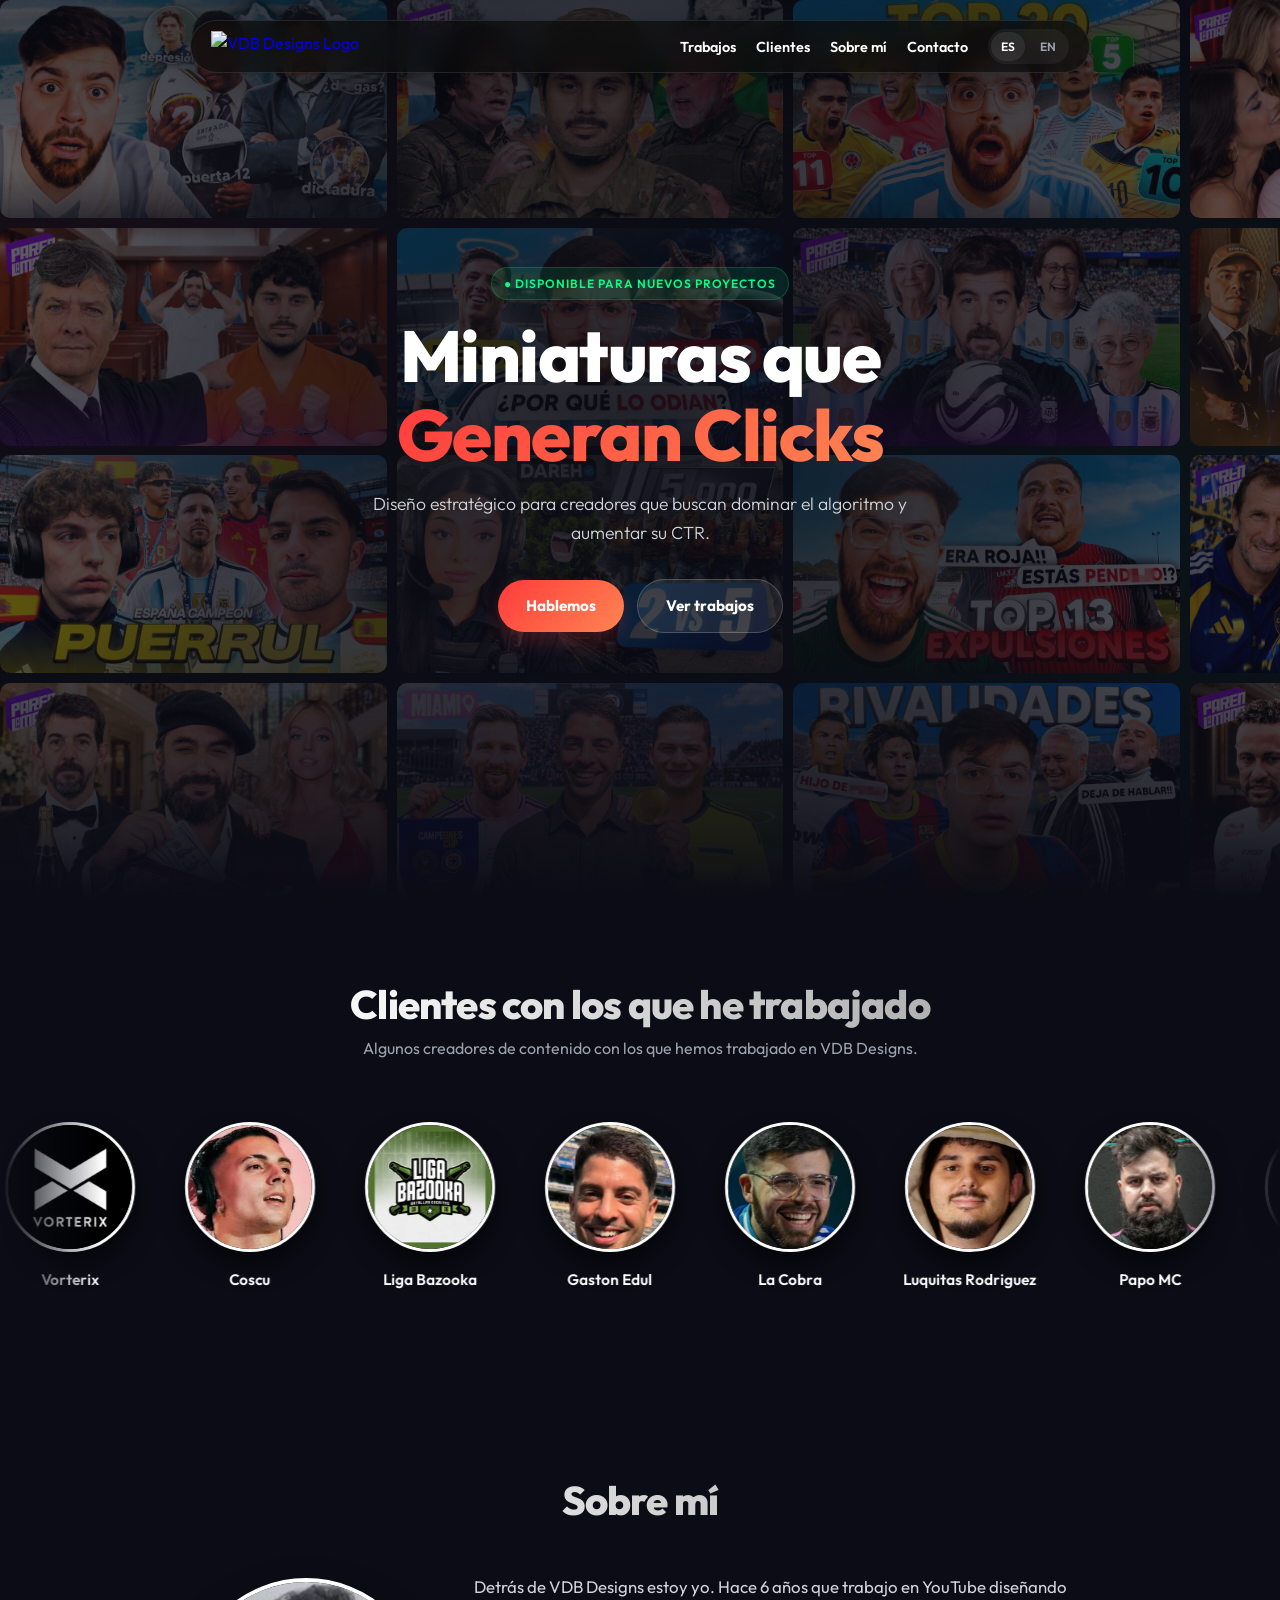
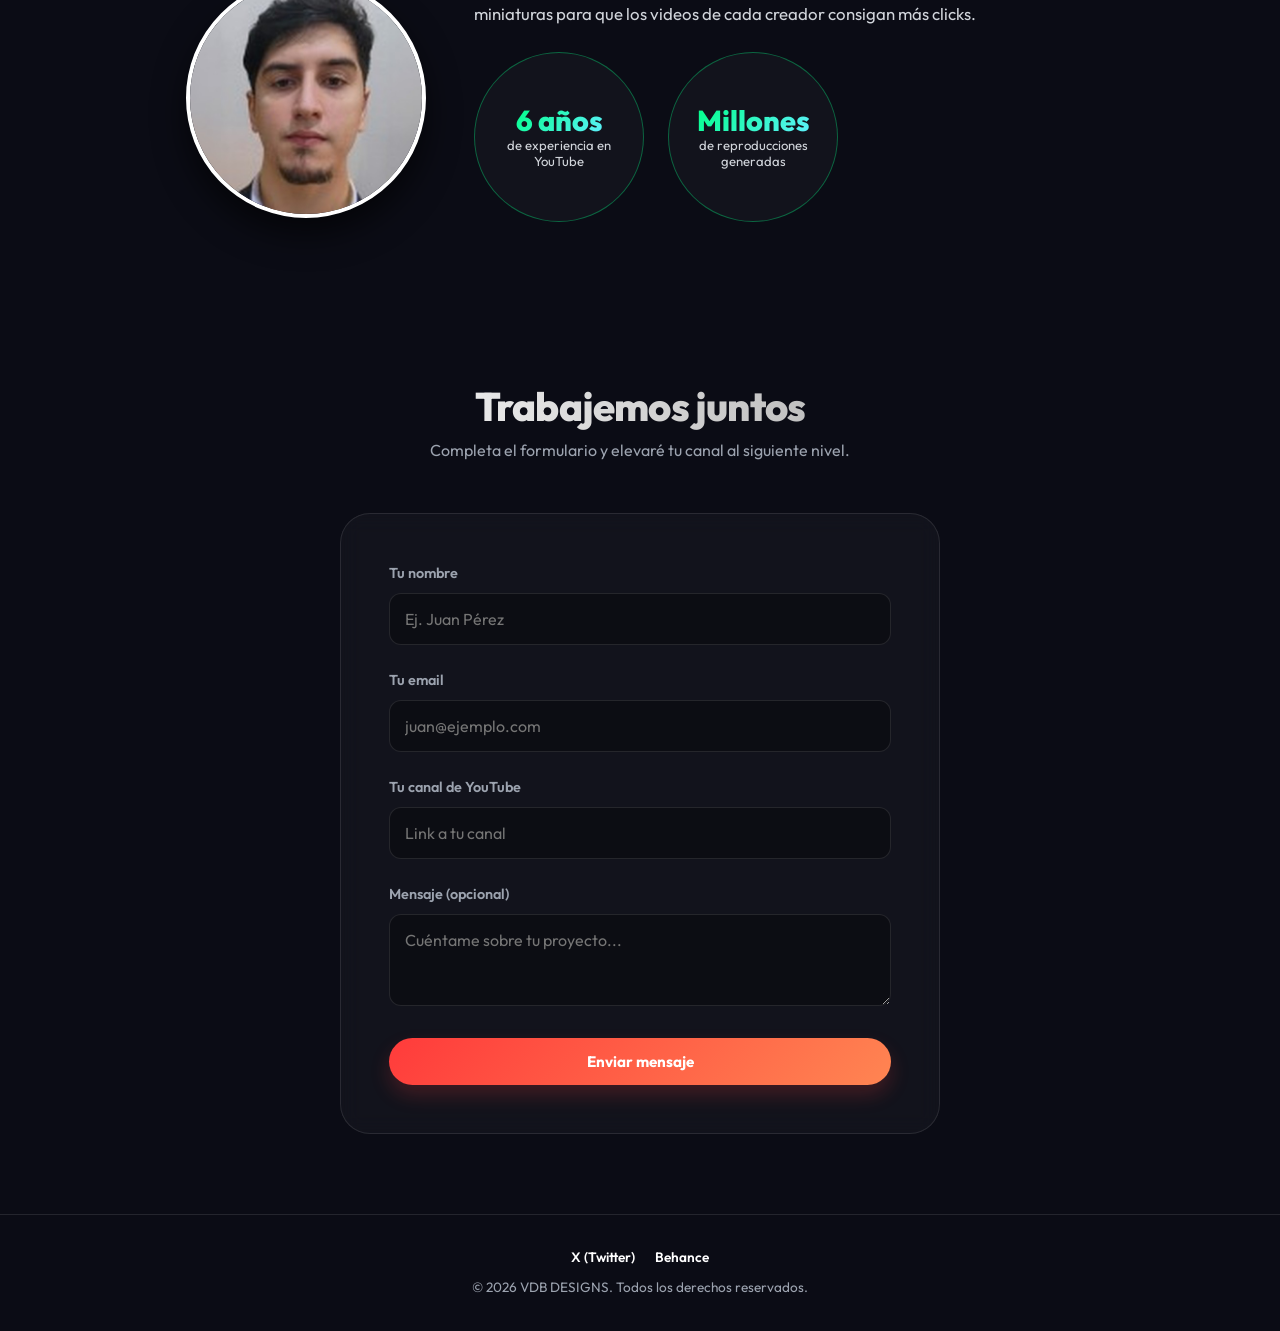
==== commit 5204a35e: "Add files via upload nueva landing" ====
--- a/index.html
+++ b/index.html
@@ -4,160 +4,23 @@
     <meta charset="UTF-8">
     <meta name="viewport" content="width=device-width, initial-scale=1.0">
     <title>VDB DESIGNS | Creador de Miniaturas</title>
-    
+
     <link rel="icon" type="image/png" href="https://i.imgur.com/t2ltHW4.png">
     <link href="https://fonts.googleapis.com/css2?family=Outfit:wght@300;400;600;800&display=swap" rel="stylesheet">
-    
-    <style>
-        :root {
-            --bg-color: #0b0c15; 
-            --surface-color: rgba(255, 255, 255, 0.03);
-            --surface-hover: rgba(255, 255, 255, 0.08);
-            --primary-gradient: linear-gradient(135deg, #FF3B3B 0%, #FF8552 100%);
-            --accent-gradient: linear-gradient(135deg, #00FF87 0%, #60EFFF 100%);
-            --text-main: #ffffff;
-            --text-muted: #9CA3AF;
-            --border: rgba(255, 255, 255, 0.1);
-            --input-bg: rgba(0, 0, 0, 0.3);
-        }
-
-        * { margin: 0; padding: 0; box-sizing: border-box; scroll-behavior: smooth; }
-
-        body {
-            font-family: 'Outfit', sans-serif;
-            background-color: var(--bg-color);
-            color: var(--text-main);
-            line-height: 1.6;
-            overflow-x: hidden;
-            background-image: 
-                radial-gradient(circle at 10% 20%, rgba(255, 59, 59, 0.15), transparent 40%),
-                radial-gradient(circle at 90% 60%, rgba(0, 255, 135, 0.12), transparent 40%),
-                radial-gradient(circle at 50% 100%, rgba(96, 239, 255, 0.05), transparent 50%);
-            background-attachment: fixed;
-            padding-top: 80px;
-        }
-
-        /* --- Navbar --- */
-        .navbar {
-            position: fixed; top: 20px; left: 50%; transform: translateX(-50%);
-            width: 95%; max-width: 900px; z-index: 1000;
-            background: rgba(10, 10, 10, 0.7); backdrop-filter: blur(12px);
-            padding: 8px 20px; border-radius: 50px;
-            border: 1px solid var(--border);
-            display: flex; justify-content: space-between; align-items: center;
-            box-shadow: 0 10px 30px rgba(0,0,0,0.3);
-        }
-
-        .nav-logo { display: flex; align-items: center; text-decoration: none; margin-right: 20px; }
-        .nav-logo img { height: 32px; width: auto; object-fit: contain; transition: transform 0.3s ease; }
-        .nav-logo:hover img { transform: scale(1.05); }
-
-        .nav-links { display: flex; gap: 20px; list-style: none; align-items: center; margin-left: auto; }
-        .nav-link { text-decoration: none; color: var(--text-main); font-weight: 600; font-size: 0.9rem; transition: color 0.3s; white-space: nowrap; }
-        .nav-link:hover { color: #00FF87; }
-
-        .lang-control { display: flex; gap: 5px; background: rgba(255,255,255,0.05); padding: 3px; border-radius: 20px; margin-left: 20px; }
-        
-        /* Botones de idioma convertidos a enlaces */
-        .lang-btn {
-            background: transparent; border: none; color: var(--text-muted);
-            text-decoration: none; font-weight: 600; font-size: 0.75rem;
-            padding: 5px 10px; border-radius: 15px; transition: all 0.3s ease;
-            cursor: pointer; display: inline-block;
-        }
-        .lang-btn:hover { color: #fff; }
-        .lang-btn.active { background: var(--surface-hover); color: #fff; cursor: default; }
-
-        /* --- Layout --- */
-        section { padding: 60px 20px; position: relative; }
-        .section-header { text-align: center; max-width: 700px; margin: 0 auto 40px; }
-        h1, h2, h3 { font-weight: 800; letter-spacing: -0.02em; }
-        h2 { font-size: 2.5rem; margin-bottom: 0.5rem; background: linear-gradient(to right, #fff, #aaa); -webkit-background-clip: text; -webkit-text-fill-color: transparent; }
-
-        /* --- Hero --- */
-        .hero { min-height: 55vh; display: flex; align-items: center; justify-content: center; text-align: center; }
-        .hero-content { max-width: 900px; z-index: 2; }
-        .hero-logo { display: none; }
-        .badge { display: inline-block; padding: 6px 12px; background: rgba(0, 255, 135, 0.1); color: #00FF87; border-radius: 50px; font-size: 0.75rem; font-weight: 600; margin-bottom: 1rem; border: 1px solid rgba(0, 255, 135, 0.2); text-transform: uppercase; letter-spacing: 1px; }
-        h1 { font-size: clamp(2.5rem, 6vw, 4.5rem); line-height: 1.1; margin-bottom: 1rem; }
-        .gradient-text { background: var(--primary-gradient); -webkit-background-clip: text; -webkit-text-fill-color: transparent; }
-        .subtitle { font-size: 1.1rem; color: var(--text-muted); max-width: 600px; margin: 0 auto 2rem; font-weight: 300; }
-        
-        .btn { padding: 14px 28px; font-size: 0.95rem; font-weight: 700; text-decoration: none; border-radius: 50px; transition: transform 0.3s ease, box-shadow 0.3s ease; display: inline-block; cursor: pointer; border: none; }
-        .btn-primary { background: var(--primary-gradient); color: white; box-shadow: 0 10px 20px rgba(255, 59, 59, 0.2); }
-        .btn-primary:hover { transform: translateY(-3px); box-shadow: 0 15px 30px rgba(255, 59, 59, 0.35); }
-        .btn-secondary { background: rgba(255,255,255,0.05); color: white; border: 1px solid rgba(255,255,255,0.1); margin-left: 10px; }
-        .btn-secondary:hover { background: rgba(255,255,255,0.1); transform: translateY(-3px); }
-
-        /* --- Stats --- */
-        .stats-container { max-width: 1000px; margin: 0 auto; display: grid; grid-template-columns: repeat(auto-fit, minmax(180px, 1fr)); gap: 1rem; background: var(--surface-color); padding: 2rem; border-radius: 24px; border: 1px solid var(--border); backdrop-filter: blur(10px); }
-        .stat-item { text-align: center; }
-        .stat-number { font-size: 2.5rem; font-weight: 800; background: var(--accent-gradient); -webkit-background-clip: text; -webkit-text-fill-color: transparent; }
-        .stat-label { color: var(--text-muted); font-size: 0.85rem; }
-
-        /* --- Portfolio --- */
-        .portfolio-grid { max-width: 1200px; margin: 0 auto; display: grid; grid-template-columns: repeat(auto-fill, minmax(320px, 1fr)); gap: 1.5rem; margin-bottom: 2rem; }
-        .portfolio-item { border-radius: 20px; overflow: hidden; border: 1px solid var(--border); aspect-ratio: 16/9; transition: all 0.4s ease; }
-        .portfolio-item img { width: 100%; height: 100%; object-fit: cover; transition: transform 0.6s ease; }
-        .portfolio-item:hover { transform: translateY(-5px); }
-        .portfolio-item:hover img { transform: scale(1.05); }
-        .behance-link { text-align: center; color: var(--text-muted); margin-top: 2rem; }
-        .behance-link a { color: #00FF87; text-decoration: none; font-weight: 700; margin-left: 5px; border-bottom: 1px solid transparent; transition: 0.3s; }
-        .behance-link a:hover { border-bottom-color: #00FF87; }
-
-        /* --- Pricing --- */
-        .pricing-grid { max-width: 1100px; margin: 0 auto; display: grid; grid-template-columns: repeat(auto-fit, minmax(280px, 1fr)); gap: 1.5rem; align-items: center; }
-        .pricing-card { background: var(--surface-color); border: 1px solid var(--border); border-radius: 28px; padding: 2.5rem 1.5rem; text-align: center; transition: all 0.4s ease; position: relative; }
-        .pricing-card:hover { transform: translateY(-5px); background: var(--surface-hover); }
-        .pricing-card.featured { background: linear-gradient(145deg, rgba(255,255,255,0.06), rgba(255,255,255,0.02)); border: 1px solid rgba(0, 255, 135, 0.3); padding: 3.5rem 1.5rem; box-shadow: 0 20px 50px rgba(0, 255, 135, 0.05); z-index: 2; }
-        .plan-name { font-size: 1.2rem; font-weight: 600; margin-bottom: 0.5rem; letter-spacing: 1px;}
-        .plan-price { font-size: 3rem; font-weight: 800; line-height: 1; }
-        .plan-period { color: var(--text-muted); font-size: 0.85rem; margin-bottom: 2rem; }
-        .plan-features { list-style: none; margin-bottom: 2rem; text-align: left; padding: 0 10px; }
-        .plan-features li { padding: 8px 0; border-bottom: 1px dashed rgba(255,255,255,0.1); font-size: 0.9rem; display: flex; align-items: center; }
-        .plan-features li::before { content: '●'; color: #00FF87; font-size: 0.6rem; margin-right: 10px; }
-
-        /* --- Contact --- */
-        .contact-container { max-width: 600px; margin: 0 auto; background: var(--surface-color); padding: 3rem; border-radius: 30px; border: 1px solid var(--border); backdrop-filter: blur(10px); }
-        .form-group { margin-bottom: 1.5rem; text-align: left; }
-        .form-label { display: block; margin-bottom: 0.5rem; font-size: 0.9rem; font-weight: 600; color: var(--text-muted); }
-        .form-input { width: 100%; padding: 15px; border-radius: 12px; background: var(--input-bg); border: 1px solid var(--border); color: #fff; font-family: 'Outfit', sans-serif; font-size: 1rem; transition: 0.3s; }
-        .form-input:focus { outline: none; border-color: #00FF87; background: rgba(0,0,0,0.5); }
-
-        /* --- Footer --- */
-        .socials { text-align: center; padding-bottom: 2rem; }
-        .social-link { display: inline-flex; align-items: center; justify-content: center; width: 50px; height: 50px; background: var(--surface-color); border-radius: 50%; border: 1px solid var(--border); color: #fff; text-decoration: none; font-size: 1.2rem; transition: all 0.3s ease; margin: 0 10px; }
-        .social-link:hover { background: #fff; color: #000; transform: translateY(-5px); }
-        footer { border-top: 1px solid var(--border); padding: 2rem; text-align: center; color: var(--text-muted); font-size: 0.85rem; }
-
-        /* --- Mobile --- */
-        @media (max-width: 768px) {
-            .navbar { width: 92%; padding: 10px 15px; bottom: 20px; top: auto; justify-content: center; overflow-x: auto; white-space: nowrap; -ms-overflow-style: none; scrollbar-width: none; }
-            .navbar::-webkit-scrollbar { display: none; }
-            .nav-logo { display: none; }
-            .nav-links { gap: 15px; margin: 0; justify-content: center; }
-            .nav-link { font-size: 0.85rem; }
-            .hero { padding: 40px 20px; }
-            .hero-logo { display: block; width: 140px; margin: 0 auto 1.5rem auto; height: auto; filter: drop-shadow(0 0 15px rgba(255, 255, 255, 0.1)); }
-            h1 { font-size: 3rem; }
-            .pricing-card.featured { transform: none; }
-            .lang-control { margin-left: 10px; flex-shrink: 0; }
-            .lang-btn { padding: 4px 8px; }
-        }
-    </style>
+    <link rel="stylesheet" href="styles.css">
 </head>
 <body>
 
     <nav class="navbar">
-        <a href="#" class="nav-logo">
-            <img src="https://i.imgur.com/O0lkkHJ.png" alt="VDB Designs Logo">
+        <a href="index.html" class="nav-logo">
+            <img src="https://i.imgur.com/O0lkkHJ.png" alt="VDB Designs Logo" referrerpolicy="no-referrer">
         </a>
 
         <ul class="nav-links">
-            <li><a href="#portfolio" class="nav-link">Trabajos</a></li>
-            <li><a href="#pricing" class="nav-link">Planes</a></li>
-            <li><a href="#contact" class="nav-link">Contacto</a></li>
-            <li><a href="#socials" class="nav-link">Redes</a></li>
+            <li><a href="trabajos.html" class="nav-link">Trabajos</a></li>
+            <li><a href="#clientes" class="nav-link">Clientes</a></li>
+            <li><a href="#sobre-mi" class="nav-link">Sobre mí</a></li>
+            <li><a href="#contacto" class="nav-link">Contacto</a></li>
         </ul>
         <div class="lang-control">
             <span class="lang-btn active">ES</span>
@@ -166,133 +29,90 @@
     </nav>
 
     <section class="hero">
+        <div class="hero-fondo" id="hero-fondo" aria-hidden="true"></div>
+        <div class="hero-sombra"></div>
+
         <div class="hero-content">
-            <img src="https://i.imgur.com/O0lkkHJ.png" alt="VDB Designs Logo" class="hero-logo">
+            <img src="https://i.imgur.com/O0lkkHJ.png" alt="VDB Designs Logo" class="hero-logo" referrerpolicy="no-referrer">
 
             <div class="badge">● Disponible para nuevos proyectos</div>
             <h1>Miniaturas que <br><span class="gradient-text">Generan Clicks</span></h1>
             <p class="subtitle">Diseño estratégico para creadores que buscan dominar el algoritmo y aumentar su CTR.</p>
             <div class="cta-group">
-                <a href="#contact" class="btn btn-primary">Empezar Ahora</a>
-                <a href="#portfolio" class="btn btn-secondary">Ver Trabajos</a>
+                <a href="#contacto" class="btn btn-primary">Hablemos</a>
+                <a href="trabajos.html" class="btn btn-secondary">Ver trabajos</a>
             </div>
         </div>
     </section>
 
-    <section class="stats">
-        <div class="stats-container">
-            <div class="stat-item"><div class="stat-number">+25%</div><div class="stat-label">CTR Promedio</div></div>
-            <div class="stat-item"><div class="stat-number">24h</div><div class="stat-label">Entrega Rápida</div></div>
-            <div class="stat-item"><div class="stat-number">100+</div><div class="stat-label">Clientes Felices</div></div>
+    <section id="clientes">
+        <div class="section-header">
+            <h2>Clientes con los que he trabajado</h2>
+            <p>Algunos creadores de contenido con los que hemos trabajado en VDB Designs.</p>
+        </div>
+        <div class="clientes-carrusel">
+            <div class="clientes-grid" id="clientes-grid"></div>
         </div>
     </section>
 
-    <section id="portfolio" class="portfolio">
+    <section id="sobre-mi">
         <div class="section-header">
-            <h2>Trabajos Selectos</h2>
+            <h2>Sobre mí</h2>
         </div>
-        <div class="portfolio-grid">
-            <div class="portfolio-item"><img src="https://i.imgur.com/8eARKjY.png" alt="Diseño de Miniatura"></div>
-            <div class="portfolio-item"><img src="https://i.imgur.com/Wsdh6q8.png" alt="Diseño de Miniatura"></div>
-            <div class="portfolio-item"><img src="https://i.imgur.com/T4RkPsj.png" alt="Diseño de Miniatura"></div>
-            <div class="portfolio-item"><img src="https://i.imgur.com/0LDEYzN.png" alt="Diseño de Miniatura"></div>
-            <div class="portfolio-item"><img src="https://i.imgur.com/qbl0TJN.png" alt="Diseño de Miniatura"></div>
-            <div class="portfolio-item"><img src="https://i.imgur.com/YSOLvGe.png" alt="Diseño de Miniatura"></div>
-        </div>
-        
-        <div class="behance-link">
-            <span>Hay más miniaturas en mi portafolio de Behance, accede aquí:</span>
-            <a href="https://www.behance.net/gallery/216112723/youtube-thumbnails-2425" target="_blank">Portafolio de Behance</a>
-        </div>
-    </section>
-
-    <section id="pricing" class="pricing">
-        <div class="section-header">
-            <h2>Planes Simples</h2>
-        </div>
-        <div class="pricing-grid">
-            <div class="pricing-card">
-                <div class="plan-name">Individual</div>
-                <div class="plan-price">$59.99</div>
-                <div class="plan-period">Pago único</div>
-                <ul class="plan-features">
-                    <li>Entrega en 48 horas</li>
-                    <li>2 revisiones gratuitas</li>
-                </ul>
-                <a href="#contact" class="btn btn-secondary" style="width:100%; margin:0;">Lo quiero ahora</a>
-            </div>
-
-            <div class="pricing-card featured">
-                <div class="badge" style="margin-bottom: 1rem; background: var(--accent-gradient); color: #000; border: none;">MÁS VENDIDO</div>
-                <div class="plan-name">Pack Creador</div>
-                <div class="plan-price">$199.99</div>
-                <div class="plan-period">4 Miniaturas / mes</div>
-                <ul class="plan-features">
-                    <li>Entrega Prioritaria (24h)</li>
-                    <li>Revisiones ilimitadas</li>
-                    <li>Soporte VIP</li>
-                </ul>
-                <a href="#contact" class="btn btn-primary" style="width:100%; margin:0;">Lo quiero ahora</a>
-            </div>
-
-            <div class="pricing-card">
-                <div class="plan-name">Pack Pro</div>
-                <div class="plan-price">$249.99</div>
-                <div class="plan-period">8 Miniaturas / mes</div>
-                <ul class="plan-features">
-                    <li>Todo lo del Pack Creador</li>
-                    <li>Análisis semanal de CTR</li>
-                </ul>
-                <a href="#contact" class="btn btn-secondary" style="width:100%; margin:0;">Lo quiero ahora</a>
+        <div class="sobre-mi-contenido">
+            <div id="mi-foto"></div>
+            <div class="sobre-mi-texto">
+                <p>Detrás de VDB Designs estoy yo. Hace 6 años que trabajo en YouTube diseñando miniaturas para que los videos de cada creador consigan más clicks.</p>
+                <div class="logros">
+                    <div class="logro"><strong>6 años</strong>de experiencia en YouTube</div>
+                    <div class="logro"><strong>Millones</strong>de reproducciones generadas</div>
+                </div>
             </div>
         </div>
     </section>
 
-    <section id="contact" class="contact">
+    <section id="contacto">
         <div class="section-header">
-            <h2>Trabajemos Juntos</h2>
+            <h2>Trabajemos juntos</h2>
             <p>Completa el formulario y elevaré tu canal al siguiente nivel.</p>
         </div>
-        
+
         <div class="contact-container">
             <form action="https://formspree.io/f/mgolekrj" method="POST">
                 <div class="form-group">
-                    <label class="form-label">Tu Nombre</label>
-                    <input type="text" name="nombre" class="form-input" placeholder="Ej. Juan Pérez" required>
-                </div>
-                
-                <div class="form-group">
-                    <label class="form-label">Tu Email</label>
-                    <input type="email" name="email" class="form-input" placeholder="juan@ejemplo.com" required>
+                    <label class="form-label" for="nombre">Tu nombre</label>
+                    <input type="text" id="nombre" name="nombre" class="form-input" placeholder="Ej. Juan Pérez" required>
                 </div>
 
                 <div class="form-group">
-                    <label class="form-label">Tu Canal de YouTube</label>
-                    <input type="text" name="canal" class="form-input" placeholder="Link a tu canal" required>
+                    <label class="form-label" for="email">Tu email</label>
+                    <input type="email" id="email" name="email" class="form-input" placeholder="juan@ejemplo.com" required>
                 </div>
 
                 <div class="form-group">
-                    <label class="form-label">Mensaje (Opcional)</label>
-                    <textarea class="form-input" name="mensaje" rows="3" placeholder="Cuéntame sobre tu proyecto..."></textarea>
+                    <label class="form-label" for="canal">Tu canal de YouTube</label>
+                    <input type="text" id="canal" name="canal" class="form-input" placeholder="Link a tu canal" required>
                 </div>
 
-                <button type="submit" class="btn btn-primary" style="width: 100%; border:none;">Enviar Mensaje</button>
+                <div class="form-group">
+                    <label class="form-label" for="mensaje">Mensaje (opcional)</label>
+                    <textarea id="mensaje" name="mensaje" class="form-input" rows="3" placeholder="Cuéntame sobre tu proyecto..."></textarea>
+                </div>
+
+                <button type="submit" class="btn btn-primary btn-ancho">Enviar mensaje</button>
             </form>
         </div>
     </section>
 
-    <section id="socials" class="socials">
-        <h3 style="margin-bottom: 2rem;">Sígueme</h3>
-        <a href="https://x.com/designs_vdb" target="_blank" class="social-link" title="X (Twitter)">
-            <svg xmlns="http://www.w3.org/2000/svg" width="20" height="20" fill="currentColor" viewBox="0 0 16 16">
-                <path d="M12.6.75h2.454l-5.36 6.142L16 15.25h-4.937l-3.867-5.07-4.425 5.07H.316l5.733-6.57L0 .75h5.063l3.495 4.633L12.601.75Zm-.86 13.028h1.36L4.323 2.145H2.865l8.875 11.633Z"/>
-            </svg>
-        </a>
-    </section>
-
     <footer>
+        <div class="footer-links">
+            <a href="https://x.com/designs_vdb" target="_blank" rel="noopener">X (Twitter)</a>
+            <a href="https://www.behance.net/gallery/216112723/youtube-thumbnails-2425" target="_blank" rel="noopener">Behance</a>
+        </div>
         <p>&copy; 2026 VDB DESIGNS. Todos los derechos reservados.</p>
     </footer>
 
+    <script src="datos.js"></script>
+    <script src="site.js"></script>
 </body>
 </html>
--- a/styles.css
+++ b/styles.css
@@ -0,0 +1,198 @@
+:root {
+    --bg-color: #0b0c15;
+    --surface-color: rgba(255, 255, 255, 0.03);
+    --surface-hover: rgba(255, 255, 255, 0.08);
+    --primary-gradient: linear-gradient(135deg, #FF3B3B 0%, #FF8552 100%);
+    --accent-gradient: linear-gradient(135deg, #00FF87 0%, #60EFFF 100%);
+    --text-main: #ffffff;
+    --text-muted: #9CA3AF;
+    --border: rgba(255, 255, 255, 0.1);
+    --input-bg: rgba(0, 0, 0, 0.3);
+}
+
+* { margin: 0; padding: 0; box-sizing: border-box; scroll-behavior: smooth; }
+
+body {
+    font-family: 'Outfit', sans-serif;
+    background-color: var(--bg-color);
+    color: var(--text-main);
+    line-height: 1.6;
+    overflow-x: hidden;
+    background-image:
+        radial-gradient(circle at 10% 20%, rgba(255, 59, 59, 0.15), transparent 40%),
+        radial-gradient(circle at 90% 60%, rgba(0, 255, 135, 0.12), transparent 40%),
+        radial-gradient(circle at 50% 100%, rgba(96, 239, 255, 0.05), transparent 50%);
+    background-attachment: fixed;
+}
+
+/* --- Navbar --- */
+.navbar {
+    position: fixed; top: 20px; left: 50%; transform: translateX(-50%);
+    width: 95%; max-width: 900px; z-index: 1000;
+    background: rgba(10, 10, 10, 0.7); backdrop-filter: blur(12px);
+    padding: 8px 20px; border-radius: 50px;
+    border: 1px solid var(--border);
+    display: flex; justify-content: space-between; align-items: center;
+    box-shadow: 0 10px 30px rgba(0,0,0,0.3);
+}
+.nav-logo { display: flex; align-items: center; text-decoration: none; margin-right: 20px; }
+.nav-logo img { height: 32px; width: auto; object-fit: contain; transition: transform 0.3s ease; }
+.nav-logo:hover img { transform: scale(1.05); }
+.nav-links { display: flex; gap: 20px; list-style: none; align-items: center; margin-left: auto; }
+.nav-link { text-decoration: none; color: var(--text-main); font-weight: 600; font-size: 0.9rem; transition: color 0.3s; white-space: nowrap; }
+.nav-link:hover { color: #00FF87; }
+.lang-control { display: flex; gap: 5px; background: rgba(255,255,255,0.05); padding: 3px; border-radius: 20px; margin-left: 20px; }
+.lang-btn {
+    background: transparent; border: none; color: var(--text-muted);
+    text-decoration: none; font-weight: 600; font-size: 0.75rem;
+    padding: 5px 10px; border-radius: 15px; transition: all 0.3s ease;
+    cursor: pointer; display: inline-block;
+}
+.lang-btn:hover { color: #fff; }
+.lang-btn.active { background: var(--surface-hover); color: #fff; cursor: default; }
+
+/* --- Layout --- */
+section { padding: 80px 20px; position: relative; scroll-margin-top: 40px; }
+.section-header { text-align: center; max-width: 700px; margin: 0 auto 50px; }
+.section-header p { color: var(--text-muted); }
+h1, h2, h3 { font-weight: 800; letter-spacing: -0.02em; }
+h2 { font-size: 2.5rem; line-height: 1.2; margin-bottom: 0.5rem; background: linear-gradient(to right, #fff, #aaa); -webkit-background-clip: text; background-clip: text; -webkit-text-fill-color: transparent; }
+
+/* --- Hero --- */
+.hero {
+    --alto-hero: max(100svh, 640px);
+    --filas: 4;
+    --alto-fila: calc((var(--alto-hero) - (var(--filas) - 1) * 10px) / var(--filas));
+    height: var(--alto-hero);
+    padding: 0 20px;
+    display: flex; align-items: center; justify-content: center;
+    text-align: center;
+    overflow: hidden;
+}
+.hero-fondo { position: absolute; inset: 0; display: flex; flex-direction: column; gap: 10px; overflow: hidden; }
+.fila { display: flex; flex: none; width: max-content; height: var(--alto-fila); will-change: transform; }
+.fila.izquierda { animation: mover-izquierda linear infinite; }
+.fila.derecha { animation: mover-derecha linear infinite; }
+.fila img {
+    flex: none; height: 100%; width: calc(var(--alto-fila) * 16 / 9);
+    margin-right: 10px; border-radius: 10px; object-fit: cover; background: #15161f;
+}
+@keyframes mover-izquierda { from { transform: translateX(0); } to { transform: translateX(-50%); } }
+@keyframes mover-derecha { from { transform: translateX(-50%); } to { transform: translateX(0); } }
+@media (prefers-reduced-motion: reduce) { .fila { animation-play-state: paused !important; } }
+
+/* Sombra sobre las miniaturas para que el texto se lea bien */
+.hero-sombra {
+    position: absolute; inset: 0;
+    background:
+        linear-gradient(to bottom, rgba(11, 12, 21, 0.45) 0%, transparent 25%, transparent 70%, var(--bg-color) 100%),
+        radial-gradient(ellipse 75% 75% at center, rgba(11, 12, 21, 0.92) 0%, rgba(11, 12, 21, 0.78) 50%, rgba(11, 12, 21, 0.5) 100%);
+}
+.hero-content { position: relative; max-width: 900px; z-index: 2; }
+.hero-logo { display: none; }
+.badge { display: inline-block; padding: 6px 12px; background: rgba(0, 255, 135, 0.1); color: #00FF87; border-radius: 50px; font-size: 0.75rem; font-weight: 600; margin-bottom: 1rem; border: 1px solid rgba(0, 255, 135, 0.2); text-transform: uppercase; letter-spacing: 1px; }
+h1 { font-size: clamp(2.5rem, 6vw, 4.5rem); line-height: 1.1; margin-bottom: 1rem; }
+.gradient-text { background: var(--primary-gradient); -webkit-background-clip: text; background-clip: text; -webkit-text-fill-color: transparent; }
+.subtitle { font-size: 1.1rem; color: #d1d5db; max-width: 600px; margin: 0 auto 2rem; font-weight: 300; }
+
+.btn { padding: 14px 28px; font-family: inherit; font-size: 0.95rem; font-weight: 700; text-decoration: none; border-radius: 50px; transition: transform 0.3s ease, box-shadow 0.3s ease; display: inline-block; cursor: pointer; border: none; }
+.btn-primary { background: var(--primary-gradient); color: white; box-shadow: 0 10px 20px rgba(255, 59, 59, 0.2); }
+.btn-primary:hover { transform: translateY(-3px); box-shadow: 0 15px 30px rgba(255, 59, 59, 0.35); }
+.btn-secondary { background: rgba(255,255,255,0.08); color: white; border: 1px solid rgba(255,255,255,0.2); margin-left: 10px; }
+.btn-secondary:hover { background: rgba(255,255,255,0.14); transform: translateY(-3px); }
+
+/* --- Clientes --- */
+.clientes-carrusel {
+    overflow: hidden; margin: 0 -20px; padding: 10px 0 24px;
+    /* los círculos aparecen y desaparecen suave en los bordes */
+    -webkit-mask-image: linear-gradient(to right, transparent, #000 8%, #000 92%, transparent);
+    mask-image: linear-gradient(to right, transparent, #000 8%, #000 92%, transparent);
+}
+.clientes-grid { display: flex; width: max-content; animation: mover-izquierda linear infinite; will-change: transform; }
+@media (prefers-reduced-motion: reduce) { .clientes-grid { animation-play-state: paused; } }
+.cliente { flex: none; width: 140px; margin-right: 2.5rem; text-align: center; }
+.cliente-foto {
+    width: 130px; height: 130px; margin: 0 auto 1rem;
+    border-radius: 50%; object-fit: cover; display: flex; align-items: center; justify-content: center;
+    border: 3px solid #fff;
+    box-shadow: 0 12px 24px rgba(0, 0, 0, 0.6);
+    background: #1a1b26; color: var(--text-muted);
+}
+.cliente-canal { font-weight: 600; font-size: 0.95rem; }
+
+/* --- Sobre mí --- */
+.sobre-mi-contenido { max-width: 1000px; margin: 0 auto; display: flex; align-items: center; justify-content: center; flex-wrap: wrap; gap: 3rem; }
+.mi-foto {
+    width: 240px; height: 240px; flex: none;
+    border-radius: 50%; object-fit: cover; display: flex; align-items: center; justify-content: center;
+    border: 4px solid #fff;
+    box-shadow: 0 16px 32px rgba(0, 0, 0, 0.6);
+    background: #1a1b26; color: var(--text-muted);
+}
+.sobre-mi-texto { flex: 1 1 340px; max-width: 620px; }
+.sobre-mi-texto p { color: #d1d5db; font-size: 1.05rem; margin-bottom: 1.5rem; }
+.logros { display: flex; flex-wrap: wrap; gap: 1.5rem; }
+.logro {
+    width: 170px; height: 170px; padding: 1rem; flex: none;
+    border-radius: 50%; display: flex; flex-direction: column; align-items: center; justify-content: center;
+    text-align: center; line-height: 1.25;
+    background: var(--surface-color); border: 1px solid rgba(0, 255, 135, 0.35);
+    font-size: 0.82rem; color: #d1d5db;
+}
+.logro strong { display: block; font-size: 1.8rem; font-weight: 800; line-height: 1.15; background: var(--accent-gradient); -webkit-background-clip: text; background-clip: text; -webkit-text-fill-color: transparent; }
+
+/* --- Contacto --- */
+.contact-container { max-width: 600px; margin: 0 auto; background: var(--surface-color); padding: 3rem; border-radius: 30px; border: 1px solid var(--border); backdrop-filter: blur(10px); }
+.form-group { margin-bottom: 1.5rem; text-align: left; }
+.form-label { display: block; margin-bottom: 0.5rem; font-size: 0.9rem; font-weight: 600; color: var(--text-muted); }
+.form-input { width: 100%; padding: 15px; border-radius: 12px; background: var(--input-bg); border: 1px solid var(--border); color: #fff; font-family: 'Outfit', sans-serif; font-size: 1rem; transition: 0.3s; }
+.form-input:focus { outline: none; border-color: #00FF87; background: rgba(0,0,0,0.5); }
+.btn-ancho { width: 100%; }
+
+/* --- Página de trabajos --- */
+.trabajos { padding-top: 130px; }
+.galeria { max-width: 1500px; margin: 0 auto; display: grid; grid-template-columns: repeat(auto-fill, minmax(300px, 1fr)); gap: 1.25rem; }
+.galeria-item {
+    aspect-ratio: 16 / 9; border-radius: 14px; overflow: hidden;
+    border: 1px solid var(--border); background: #15161f;
+    position: relative; z-index: 1;
+    transition: transform 0.35s ease, box-shadow 0.35s ease;
+}
+.galeria-item img { display: block; width: 100%; height: 100%; object-fit: cover; }
+@media (hover: hover) {
+    .galeria-item:hover { transform: scale(var(--zoom, 1.6)); z-index: 10; box-shadow: 0 25px 60px rgba(0, 0, 0, 0.8); }
+}
+.trabajos-cta { text-align: center; margin-top: 4rem; }
+.trabajos-cta p { color: var(--text-muted); margin-bottom: 1rem; }
+
+/* --- Footer --- */
+footer { border-top: 1px solid var(--border); padding: 2rem; text-align: center; color: var(--text-muted); font-size: 0.85rem; }
+.footer-links { margin-bottom: 0.5rem; display: flex; justify-content: center; gap: 1.25rem; }
+.footer-links a { color: var(--text-main); text-decoration: none; font-weight: 600; transition: color 0.3s; }
+.footer-links a:hover { color: #00FF87; }
+
+/* --- Celular --- */
+@media (max-width: 768px) {
+    .navbar { width: 96%; padding: 10px 12px; bottom: 16px; top: auto; justify-content: flex-start; overflow-x: auto; white-space: nowrap; -ms-overflow-style: none; scrollbar-width: none; }
+    .navbar::-webkit-scrollbar { display: none; }
+    .nav-logo { display: none; }
+    .nav-links { gap: 11px; margin: 0; }
+    .nav-link { font-size: 0.82rem; }
+    .lang-control { margin-left: auto; flex-shrink: 0; }
+    .lang-btn { padding: 4px 7px; }
+    .hero-logo { display: block; width: 130px; margin: 0 auto 1.25rem; height: auto; filter: drop-shadow(0 0 15px rgba(255, 255, 255, 0.1)); }
+    h2 { font-size: 2rem; }
+    section { padding: 60px 20px; }
+    .btn-secondary { margin-left: 6px; }
+    .btn { padding: 13px 22px; }
+    .cliente { width: 120px; margin-right: 1.5rem; }
+    .cliente-foto { width: 110px; height: 110px; }
+    .sobre-mi-texto { text-align: center; }
+    .logros { justify-content: center; }
+    .logro { width: 150px; height: 150px; font-size: 0.75rem; }
+    .logro strong { font-size: 1.5rem; }
+    .contact-container { padding: 1.75rem; }
+    .trabajos { padding-top: 50px; padding-bottom: 40px; }
+    .galeria { grid-template-columns: 1fr; }
+    footer { padding-bottom: 90px; }
+}
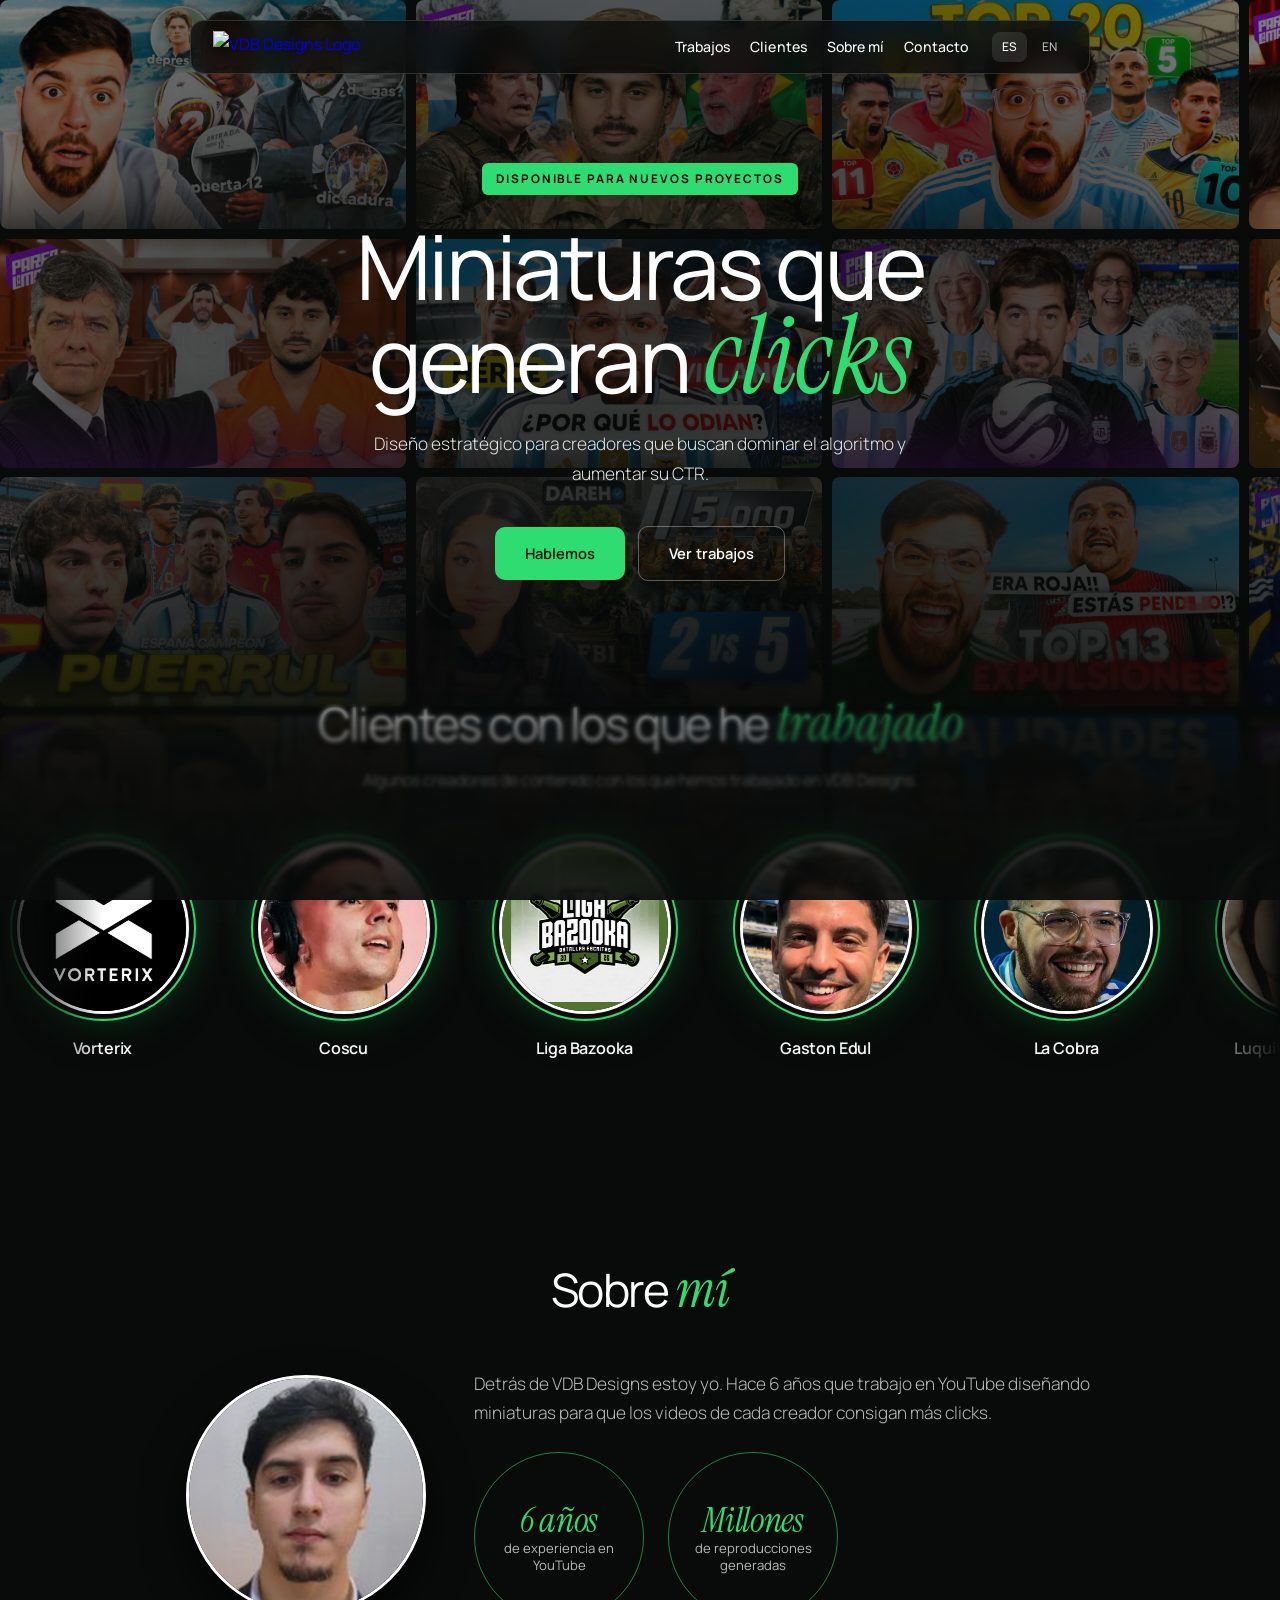
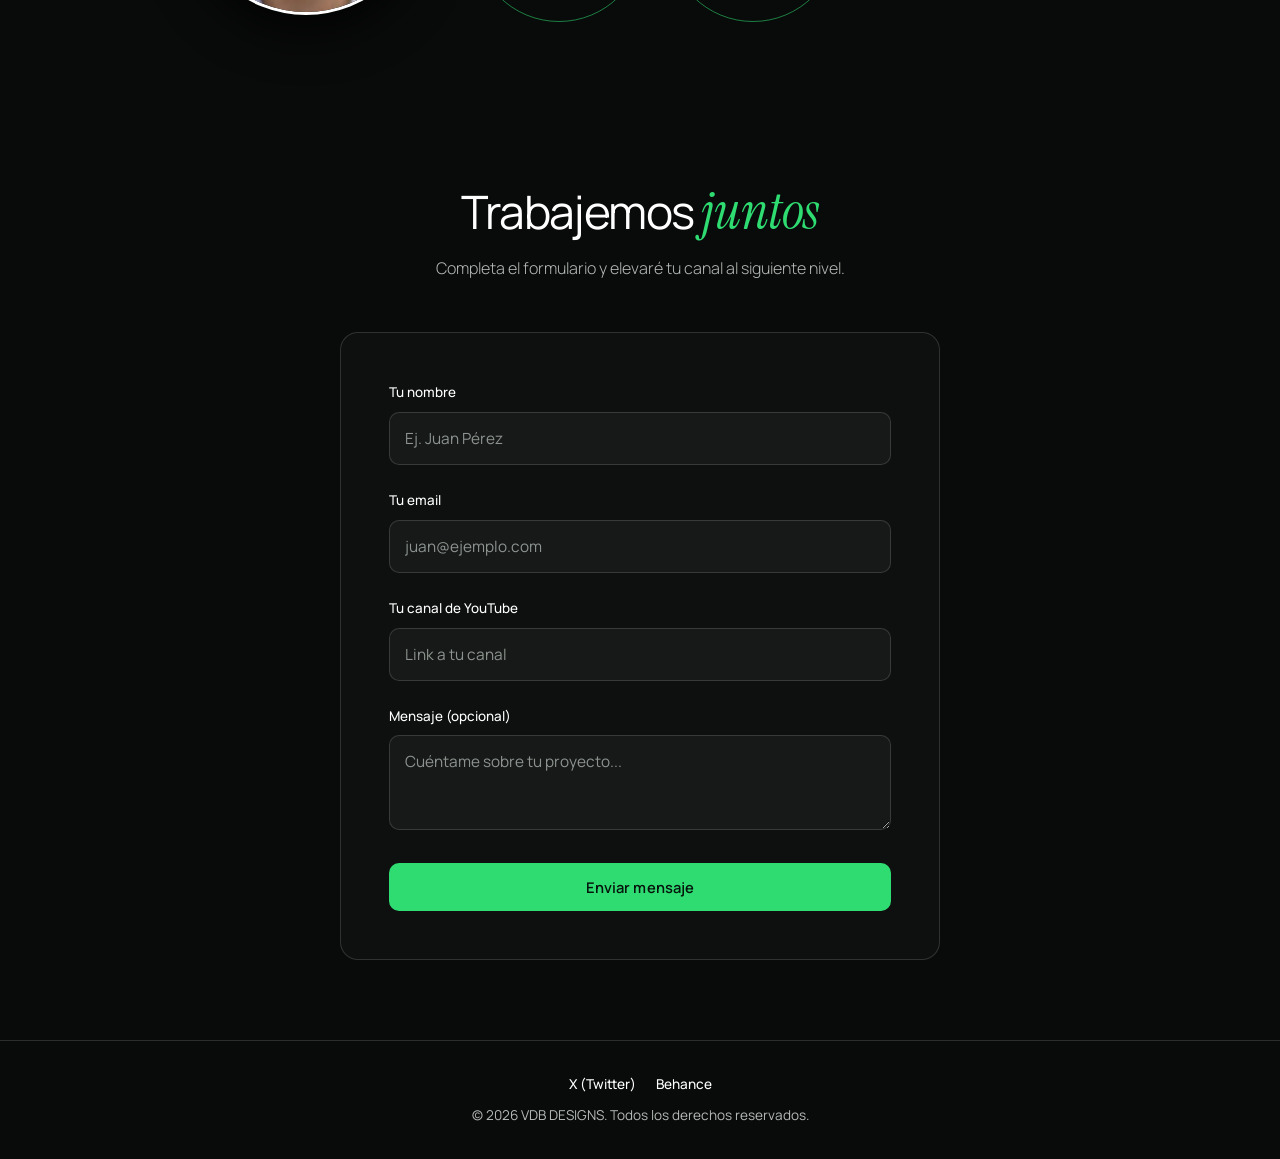
==== commit bffba8a0: "Add files via upload" ====
--- a/index.html
+++ b/index.html
@@ -6,8 +6,9 @@
     <title>VDB DESIGNS | Creador de Miniaturas</title>
 
     <link rel="icon" type="image/png" href="https://i.imgur.com/t2ltHW4.png">
-    <link href="https://fonts.googleapis.com/css2?family=Outfit:wght@300;400;600;800&display=swap" rel="stylesheet">
+    <link href="https://fonts.googleapis.com/css2?family=Instrument+Serif:ital@0;1&family=Manrope:wght@300;400;500;600;700&display=swap" rel="stylesheet">
     <link rel="stylesheet" href="styles.css">
+    <link rel="stylesheet" href="tema.css">
 </head>
 <body>
 
@@ -35,8 +36,8 @@
         <div class="hero-content">
             <img src="https://i.imgur.com/O0lkkHJ.png" alt="VDB Designs Logo" class="hero-logo" referrerpolicy="no-referrer">
 
-            <div class="badge">● Disponible para nuevos proyectos</div>
-            <h1>Miniaturas que <br><span class="gradient-text">Generan Clicks</span></h1>
+            <div class="badge">Disponible para nuevos proyectos</div>
+            <h1>Miniaturas que<br>generan <span class="gradient-text">clicks</span></h1>
             <p class="subtitle">Diseño estratégico para creadores que buscan dominar el algoritmo y aumentar su CTR.</p>
             <div class="cta-group">
                 <a href="#contacto" class="btn btn-primary">Hablemos</a>
@@ -47,7 +48,7 @@
 
     <section id="clientes">
         <div class="section-header">
-            <h2>Clientes con los que he trabajado</h2>
+            <h2>Clientes con los que he <em>trabajado</em></h2>
             <p>Algunos creadores de contenido con los que hemos trabajado en VDB Designs.</p>
         </div>
         <div class="clientes-carrusel">
@@ -57,7 +58,7 @@
 
     <section id="sobre-mi">
         <div class="section-header">
-            <h2>Sobre mí</h2>
+            <h2>Sobre <em>mí</em></h2>
         </div>
         <div class="sobre-mi-contenido">
             <div id="mi-foto"></div>
@@ -73,7 +74,7 @@
 
     <section id="contacto">
         <div class="section-header">
-            <h2>Trabajemos juntos</h2>
+            <h2>Trabajemos <em>juntos</em></h2>
             <p>Completa el formulario y elevaré tu canal al siguiente nivel.</p>
         </div>
 
--- a/tema.css
+++ b/tema.css
@@ -0,0 +1,290 @@
+/* Diseño elegante: negro, verde y blanco. Títulos finos, con la palabra clave en cursiva. */
+:root {
+    --bg-color: #090b0a;
+    --verde: #2fdc72;
+    --blanco: #ffffff;
+    --texto-suave: #b4bab6;
+    --linea: rgba(255, 255, 255, 0.14);
+    --text-main: var(--blanco);
+    --text-muted: var(--texto-suave);
+    --border: var(--linea);
+    --serif: 'Instrument Serif', Georgia, serif;
+    --sans: 'Manrope', Arial, sans-serif;
+}
+
+body {
+    font-family: var(--sans);
+    font-weight: 400;
+    background-color: var(--bg-color);
+    background-image: none;
+    line-height: 1.7;
+}
+
+h1, h2, h3 {
+    font-family: var(--sans);
+    font-weight: 400;
+    letter-spacing: -0.035em;
+}
+h2 {
+    font-size: clamp(2.1rem, 3.6vw, 3.4rem);
+    line-height: 1.12;
+    margin-bottom: 0.9rem;
+    background: none;
+    -webkit-text-fill-color: currentColor;
+    color: var(--blanco);
+}
+h2 em {
+    font-family: var(--serif);
+    font-style: italic;
+    font-size: 1.14em;
+    letter-spacing: -0.01em;
+    color: var(--verde);
+}
+
+/* --- Navbar --- */
+.navbar {
+    background: rgba(9, 11, 10, 0.72);
+    border: 1px solid var(--linea);
+    border-radius: 14px;
+    box-shadow: none;
+    padding: 10px 22px;
+}
+.nav-link { font-weight: 500; font-size: 0.88rem; letter-spacing: 0.005em; }
+.nav-link:hover { color: var(--verde); }
+.lang-control { background: transparent; padding: 0; margin-left: 24px; }
+.lang-btn { border-radius: 8px; font-weight: 500; }
+.lang-btn.active { background: rgba(255, 255, 255, 0.1); }
+
+/* --- Portada: no ocupa toda la pantalla, abajo ya asoman los clientes --- */
+.hero {
+    --alto-hero: clamp(600px, 76svh, 1100px);
+    --extra-fondo: 260px; /* cuánto siguen las miniaturas por detrás de los clientes */
+    --alto-fila: calc((var(--alto-hero) + var(--extra-fondo) - (var(--filas) - 1) * 10px) / var(--filas));
+    padding-top: 60px;
+    overflow: visible;
+    z-index: 0;
+}
+.hero-fondo, .hero-sombra { bottom: auto; height: calc(100% + var(--extra-fondo)); }
+.fila img { border-radius: 8px; }
+.hero-sombra {
+    background:
+        linear-gradient(to bottom,
+            rgba(9, 11, 10, 0) 38%,
+            rgba(9, 11, 10, 0.5) 62%,
+            rgba(9, 11, 10, 0.86) 82%,
+            var(--bg-color) 100%),
+        radial-gradient(ellipse 70% 60% at 50% 38%,
+            rgba(9, 11, 10, 0.82) 0%,
+            rgba(9, 11, 10, 0.72) 55%,
+            rgba(9, 11, 10, 0.46) 100%);
+}
+.badge {
+    padding: 6px 14px;
+    margin-bottom: 1.5rem;
+    background: var(--verde);
+    border: 0;
+    border-radius: 6px;
+    color: #000000;
+    font-size: 0.74rem;
+    font-weight: 700;
+    letter-spacing: 0.16em;
+}
+.nav-logo img, .hero-logo { filter: drop-shadow(0 3px 8px rgba(0, 0, 0, 0.95)); }
+h1 {
+    font-size: clamp(2.9rem, min(7vw, 10.5vh), 6.6rem);
+    line-height: 1.04;
+    margin-bottom: 1.5rem;
+}
+.gradient-text {
+    font-family: var(--serif);
+    font-style: italic;
+    font-size: 1.2em;
+    line-height: 0.8;
+    letter-spacing: -0.01em;
+    background: none;
+    -webkit-text-fill-color: var(--verde);
+    color: var(--verde);
+}
+.subtitle {
+    color: #dfe3e0;
+    font-size: 1.08rem;
+    font-weight: 300;
+    margin-bottom: 2.4rem;
+}
+
+/* --- Botones --- */
+.btn {
+    font-family: var(--sans);
+    font-size: 0.92rem;
+    font-weight: 600;
+    letter-spacing: 0.005em;
+    border-radius: 10px;
+    padding: 14px 30px;
+}
+.btn-primary { background: var(--verde); color: #06140c; box-shadow: none; }
+.btn-primary:hover { background: #4ae88a; transform: translateY(-2px); box-shadow: 0 12px 28px rgba(47, 220, 114, 0.22); }
+.btn-secondary { background: transparent; border: 1px solid rgba(255, 255, 255, 0.32); color: var(--blanco); margin-left: 10px; }
+.btn-secondary:hover { background: rgba(255, 255, 255, 0.08); transform: translateY(-2px); }
+
+/* --- Clientes --- */
+#clientes, #clients { padding-top: 10px; z-index: 1; } /* va por encima del final del degradé */
+#clientes .section-header, #clients .section-header { margin-bottom: 22px; max-width: 900px; }
+#clientes .section-header p, #clients .section-header p { color: #dfe3e0; }
+.section-header p { font-weight: 300; color: var(--texto-suave); }
+/* Más lugar alrededor para que el resplandor no se corte; los márgenes negativos mantienen la separación */
+.clientes-carrusel { padding: 80px 0 70px; margin: -54px -20px -30px; }
+.cliente { width: 205px; margin-right: 2.25rem; }
+/* Círculo: trazo blanco, separación y un segundo aro verde con brillo */
+.cliente-foto {
+    width: 172px;
+    height: 172px;
+    margin-bottom: 1.5rem;
+    border: 3px solid var(--blanco);
+    background: #151816;
+    box-shadow:
+        0 0 0 5px var(--bg-color),
+        0 0 0 7px var(--verde),
+        0 0 34px 6px rgba(47, 220, 114, 0.28),
+        0 18px 34px rgba(0, 0, 0, 0.8);
+    transition: transform 0.3s ease, box-shadow 0.3s ease;
+}
+.cliente-canal { font-size: 1rem; font-weight: 600; letter-spacing: -0.01em; color: var(--blanco); line-height: 1.35; }
+@media (hover: hover) {
+    .cliente:hover .cliente-foto {
+        transform: scale(1.07);
+        box-shadow:
+            0 0 0 5px var(--bg-color),
+            0 0 0 7px var(--verde),
+            0 0 46px 10px rgba(47, 220, 114, 0.45),
+            0 18px 34px rgba(0, 0, 0, 0.8);
+    }
+}
+
+/* Degradé sobre la parte de abajo de la pantalla al entrar; al bajar desaparece y todo queda nítido */
+.fundido-inicio {
+    position: fixed;
+    left: 0;
+    right: 0;
+    bottom: 0;
+    height: 34vh;
+    z-index: 900;
+    pointer-events: none;
+    background: linear-gradient(to bottom, rgba(9, 11, 10, 0) 0%, rgba(9, 11, 10, 0.55) 50%, rgba(9, 11, 10, 0.92) 100%);
+    -webkit-backdrop-filter: blur(2px);
+    backdrop-filter: blur(2px);
+    -webkit-mask-image: linear-gradient(to bottom, transparent 0%, #000 45%);
+    mask-image: linear-gradient(to bottom, transparent 0%, #000 45%);
+}
+
+/* --- Sobre mí --- */
+.mi-foto { border: 3px solid var(--blanco); box-shadow: 0 20px 44px rgba(0, 0, 0, 0.75); background: #151816; }
+.sobre-mi-texto p { color: var(--texto-suave); font-weight: 300; font-size: 1.08rem; }
+.logro {
+    background: transparent;
+    border: 1px solid rgba(47, 220, 114, 0.55);
+    color: var(--texto-suave);
+    font-weight: 400;
+}
+.logro strong {
+    font-family: var(--serif);
+    font-style: italic;
+    font-weight: 400;
+    font-size: 2.2rem;
+    letter-spacing: -0.01em;
+    background: none;
+    -webkit-text-fill-color: var(--verde);
+    color: var(--verde);
+}
+
+/* --- Contacto --- */
+.contact-container {
+    background: rgba(255, 255, 255, 0.025);
+    backdrop-filter: none;
+    border: 1px solid var(--linea);
+    border-radius: 18px;
+}
+.form-label { font-weight: 500; font-size: 0.84rem; color: var(--blanco); }
+.form-input {
+    font-family: var(--sans);
+    font-size: 0.96rem;
+    background: rgba(255, 255, 255, 0.04);
+    border: 1px solid var(--linea);
+    border-radius: 10px;
+}
+.form-input::placeholder { color: #8d948f; }
+.form-input:focus { border-color: var(--verde); background: rgba(255, 255, 255, 0.05); }
+
+/* --- Página de trabajos --- */
+.galeria-item { border-radius: 10px; cursor: zoom-in; }
+.galeria-item:focus-visible { outline: 2px solid var(--verde); outline-offset: 3px; }
+
+/* Miniatura abierta: se cierra con un clic en cualquier lado, con la X o con Esc */
+.visor {
+    position: fixed;
+    inset: 0;
+    z-index: 2000;
+    display: flex;
+    flex-direction: column;
+    align-items: center;
+    justify-content: center;
+    gap: 14px;
+    padding: 20px;
+    background: rgba(5, 6, 5, 0.9);
+    cursor: zoom-out;
+    opacity: 0;
+    visibility: hidden;
+    transition: opacity 0.18s ease, visibility 0.18s ease;
+}
+.visor.abierto { opacity: 1; visibility: visible; }
+.visor-imagen {
+    display: block;
+    width: min(80vw, calc(80vh * 16 / 9));
+    aspect-ratio: 16 / 9;
+    object-fit: cover;
+    border-radius: 12px;
+    background: #151816;
+    box-shadow: 0 30px 80px rgba(0, 0, 0, 0.8);
+    transform: scale(0.97);
+    transition: transform 0.18s ease;
+}
+.visor.abierto .visor-imagen { transform: scale(1); }
+.visor-cerrar {
+    position: absolute;
+    top: 18px;
+    right: 18px;
+    width: 52px;
+    height: 52px;
+    border: 1px solid rgba(255, 255, 255, 0.35);
+    border-radius: 50%;
+    background: rgba(255, 255, 255, 0.08);
+    color: var(--blanco);
+    font: 300 2rem/1 var(--sans);
+    cursor: pointer;
+    transition: background 0.2s ease, color 0.2s ease;
+}
+.visor-cerrar:hover, .visor-cerrar:focus-visible { background: var(--verde); color: #06140c; outline: none; }
+.visor-ayuda { color: var(--texto-suave); font-size: 0.85rem; }
+.trabajos-cta p { color: var(--texto-suave); }
+
+/* --- Footer --- */
+footer { color: var(--texto-suave); }
+.footer-links a { font-weight: 500; }
+.footer-links a:hover { color: var(--verde); }
+
+/* --- Celular --- */
+@media (max-width: 768px) {
+    .hero { padding-top: 0; --extra-fondo: 170px; }
+    .navbar { padding: 10px 12px; }
+    .nav-link { font-size: 0.8rem; }
+    .lang-control { margin-left: auto; }
+    .badge { font-size: 0.66rem; letter-spacing: 0.12em; }
+    h1 { font-size: 2.9rem; }
+    .btn-secondary { margin-left: 6px; }
+    .cliente { width: 158px; margin-right: 1.25rem; }
+    .cliente-foto { width: 132px; height: 132px; margin-bottom: 1.25rem; }
+    .cliente-canal { font-size: 0.92rem; }
+    .fundido-inicio { height: 26vh; }
+    .visor-imagen { width: min(94vw, calc(80vh * 16 / 9)); }
+    .visor-ayuda { display: none; }
+    .logro strong { font-size: 1.9rem; }
+}
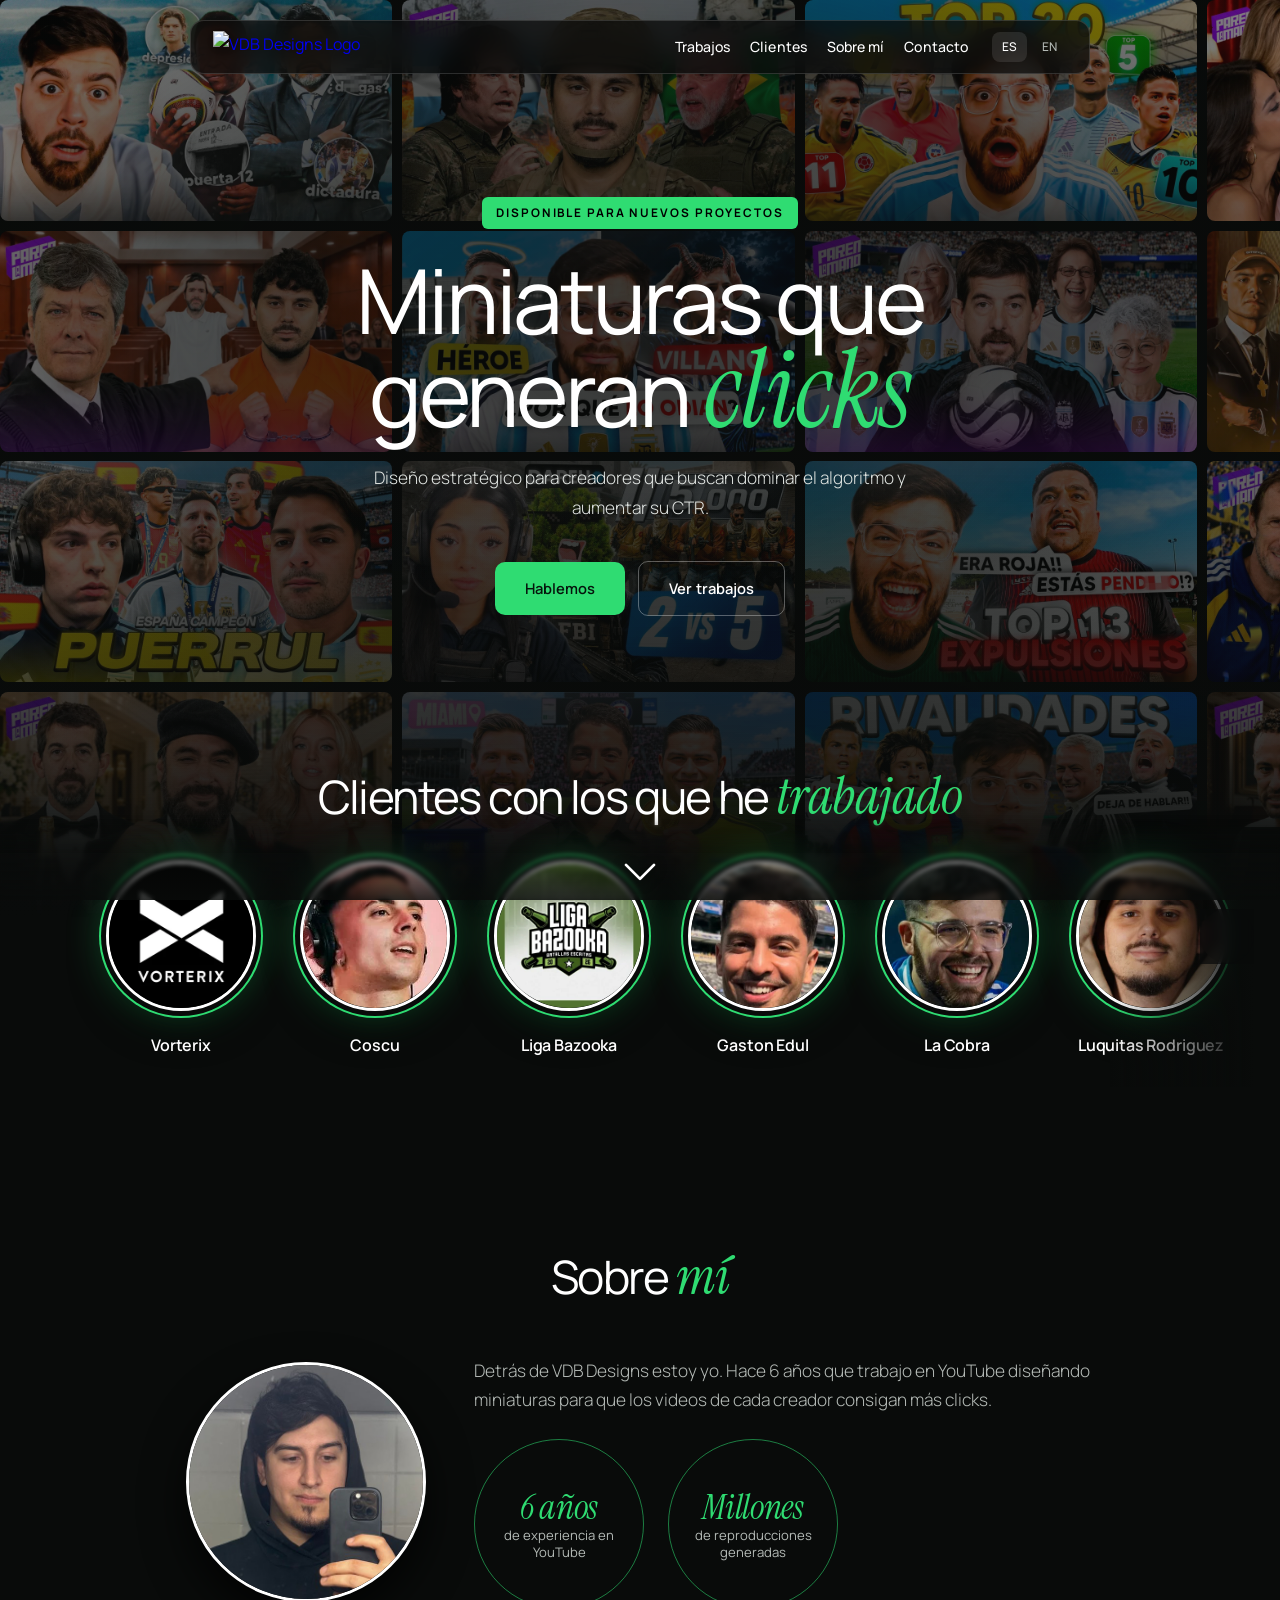
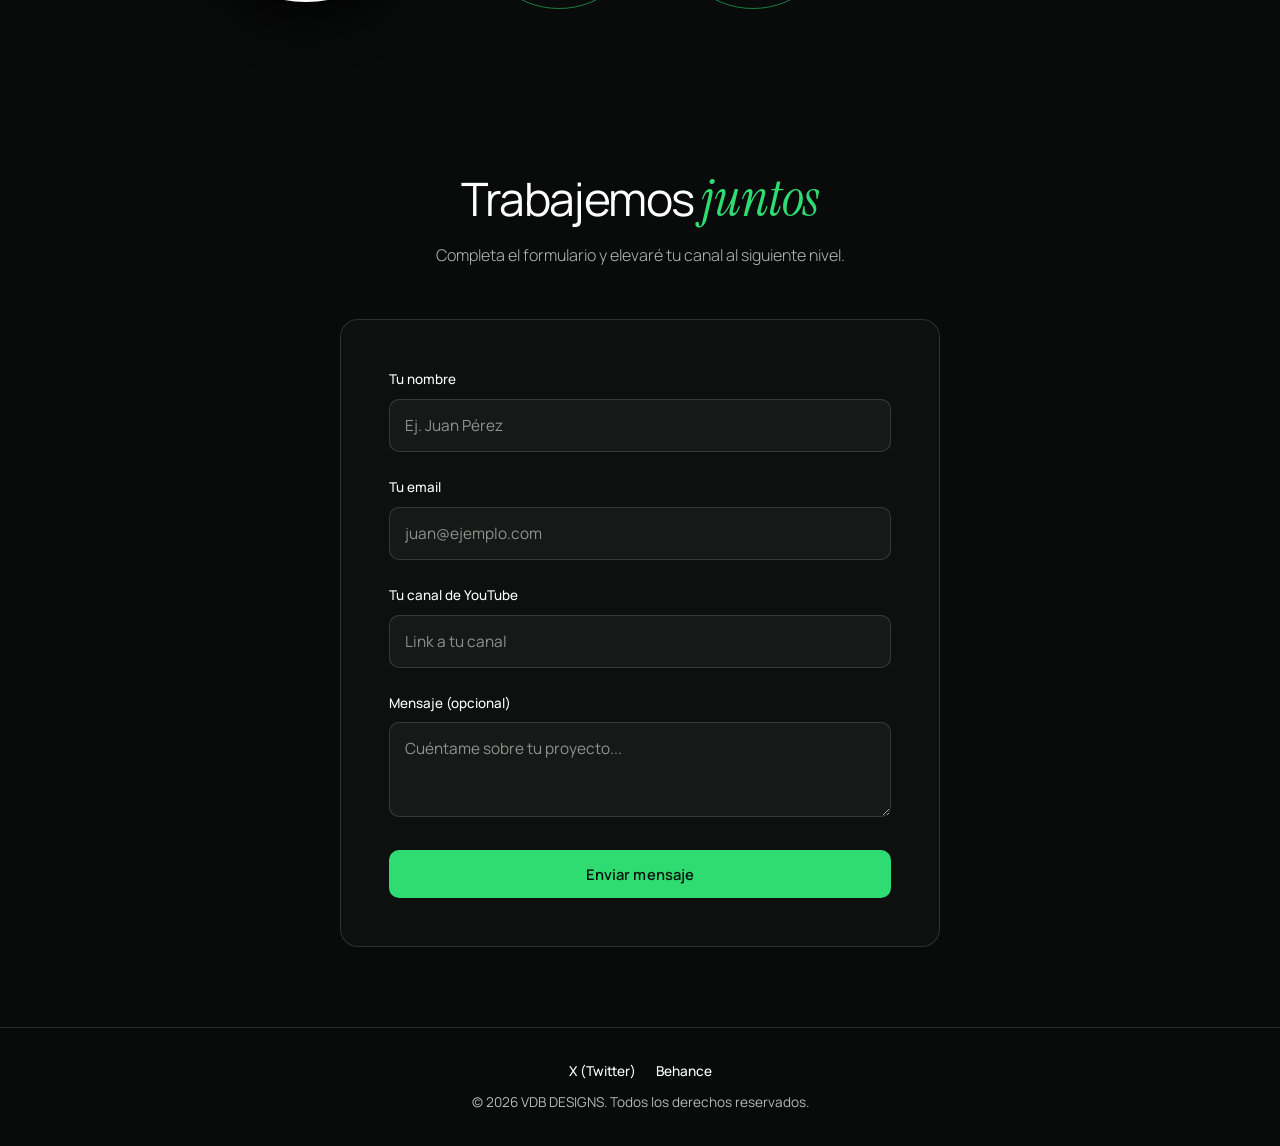
==== commit e1837109: "Add files via upload" ====
--- a/index.html
+++ b/index.html
@@ -49,7 +49,6 @@
     <section id="clientes">
         <div class="section-header">
             <h2>Clientes con los que he <em>trabajado</em></h2>
-            <p>Algunos creadores de contenido con los que hemos trabajado en VDB Designs.</p>
         </div>
         <div class="clientes-carrusel">
             <div class="clientes-grid" id="clientes-grid"></div>
--- a/tema.css
+++ b/tema.css
@@ -10,6 +10,9 @@
     --border: var(--linea);
     --serif: 'Instrument Serif', Georgia, serif;
     --sans: 'Manrope', Arial, sans-serif;
+    --alto-foto: 150px;
+    --titulo-clientes: clamp(2.1rem, 3.6vw, 3.4rem);
+    --reserva-clientes: calc(14px + var(--titulo-clientes) * 1.3 + 36px + var(--alto-foto) * 0.25);
 }
 
 body {
@@ -55,23 +58,25 @@
 .lang-btn { border-radius: 8px; font-weight: 500; }
 .lang-btn.active { background: rgba(255, 255, 255, 0.1); }
 
-/* --- Portada: no ocupa toda la pantalla, abajo ya asoman los clientes --- */
+/* --- Portada: ocupa toda la pantalla; abajo, la flecha invita a seguir bajando --- */
 .hero {
-    --alto-hero: clamp(600px, 76svh, 1100px);
-    --extra-fondo: 260px; /* cuánto siguen las miniaturas por detrás de los clientes */
+    /* Deja libre abajo el título de clientes y un 25% de los círculos, en cualquier pantalla */
+    --alto-hero: max(calc(100svh - var(--reserva-clientes)), 470px);
+    --extra-fondo: 160px; /* las miniaturas siguen un poco por detrás del título */
     --alto-fila: calc((var(--alto-hero) + var(--extra-fondo) - (var(--filas) - 1) * 10px) / var(--filas));
     padding-top: 60px;
     overflow: visible;
     z-index: 0;
 }
 .hero-fondo, .hero-sombra { bottom: auto; height: calc(100% + var(--extra-fondo)); }
+.hero-sombra { height: calc(100% + var(--extra-fondo) + 4px); } /* tapa el último borde de las miniaturas */
 .fila img { border-radius: 8px; }
 .hero-sombra {
     background:
         linear-gradient(to bottom,
-            rgba(9, 11, 10, 0) 38%,
-            rgba(9, 11, 10, 0.5) 62%,
-            rgba(9, 11, 10, 0.86) 82%,
+            rgba(9, 11, 10, 0) 50%,
+            rgba(9, 11, 10, 0.5) 74%,
+            rgba(9, 11, 10, 0.86) 90%,
             var(--bg-color) 100%),
         radial-gradient(ellipse 70% 60% at 50% 38%,
             rgba(9, 11, 10, 0.82) 0%,
@@ -126,18 +131,86 @@
 .btn-secondary { background: transparent; border: 1px solid rgba(255, 255, 255, 0.32); color: var(--blanco); margin-left: 10px; }
 .btn-secondary:hover { background: rgba(255, 255, 255, 0.08); transform: translateY(-2px); }
 
-/* --- Clientes --- */
-#clientes, #clients { padding-top: 10px; z-index: 1; } /* va por encima del final del degradé */
-#clientes .section-header, #clients .section-header { margin-bottom: 22px; max-width: 900px; }
-#clientes .section-header p, #clients .section-header p { color: #dfe3e0; }
+/* --- Clientes: quietos, bien separados de la portada --- */
+#clientes, #clients { padding-top: 14px; padding-bottom: 110px; scroll-margin-top: 90px; } /* al bajar, el título no queda debajo de la barra */
+#clientes .section-header, #clients .section-header { margin-bottom: 36px; max-width: 900px; }
+#clientes h2, #clients h2 { font-size: var(--titulo-clientes); margin-bottom: 0; }
 .section-header p { font-weight: 300; color: var(--texto-suave); }
-/* Más lugar alrededor para que el resplandor no se corte; los márgenes negativos mantienen la separación */
-.clientes-carrusel { padding: 80px 0 70px; margin: -54px -20px -30px; }
-.cliente { width: 205px; margin-right: 2.25rem; }
+/* Una sola fila que se desliza con las flechas, arrastrando o con el dedo. */
+.clientes-marco { --aire-arriba: 64px; position: relative; margin: calc(var(--aire-arriba) * -1) -20px -60px; }
+.clientes-carrusel {
+    overflow-x: auto;
+    overflow-y: hidden;
+    margin: 0;
+    padding: var(--aire-arriba) 0 60px; /* lugar para que el brillo y el zoom no se corten */
+    cursor: grab;
+    scrollbar-width: none;
+    -webkit-mask-image: none;
+    mask-image: none;
+}
+.clientes-carrusel::-webkit-scrollbar { display: none; }
+.clientes-carrusel.arrastrando { cursor: grabbing; scroll-behavior: auto; -webkit-user-select: none; user-select: none; }
+.clientes-carrusel.arrastrando .cliente { cursor: grabbing; }
+.clientes-grid {
+    display: flex;
+    gap: 24px;
+    width: max-content;
+    margin: 0 auto;
+    padding: 0 96px;
+    animation: none;
+    will-change: auto;
+}
+/* Los costados se funden con el fondo cuando hay más clientes para ver de ese lado */
+.clientes-marco::before, .clientes-marco::after {
+    content: '';
+    position: absolute;
+    top: 30px;
+    bottom: 30px;
+    z-index: 1;
+    width: 170px;
+    pointer-events: none;
+    opacity: 0;
+    transition: opacity 0.25s ease;
+}
+.clientes-marco::before { left: 0; background: linear-gradient(to right, var(--bg-color) 15%, rgba(9, 11, 10, 0)); }
+.clientes-marco::after { right: 0; background: linear-gradient(to left, var(--bg-color) 15%, rgba(9, 11, 10, 0)); }
+.clientes-marco.hay-izquierda::before, .clientes-marco.hay-derecha::after { opacity: 1; }
+.clientes-flecha {
+    position: absolute;
+    top: calc(var(--aire-arriba) + var(--alto-foto) / 2);
+    z-index: 2;
+    display: flex;
+    align-items: center;
+    justify-content: center;
+    width: 54px;
+    height: 54px;
+    padding: 0;
+    border: 1px solid rgba(255, 255, 255, 0.28);
+    border-radius: 50%;
+    background: rgba(9, 11, 10, 0.72);
+    color: var(--blanco);
+    cursor: pointer;
+    opacity: 0;
+    visibility: hidden;
+    transform: translateY(-50%);
+    -webkit-backdrop-filter: blur(6px);
+    backdrop-filter: blur(6px);
+    transition: opacity 0.25s ease, visibility 0.25s ease, background 0.2s ease, border-color 0.2s ease, color 0.2s ease, transform 0.2s ease;
+}
+.clientes-marco.sin-transicion::before, .clientes-marco.sin-transicion::after, .clientes-marco.sin-transicion .clientes-flecha { transition: none; }
+.clientes-flecha.anterior { left: 26px; }
+.clientes-flecha.siguiente { right: 26px; }
+.clientes-flecha.visible { opacity: 1; visibility: visible; }
+.clientes-flecha svg { width: 24px; height: 24px; fill: none; stroke: currentColor; stroke-width: 1.5; stroke-linecap: round; stroke-linejoin: round; }
+.clientes-flecha:hover, .clientes-flecha:focus-visible { background: var(--verde); border-color: var(--verde); color: #06140c; outline: none; transform: translateY(-50%) scale(1.06); }
+.cliente { flex: none; width: 170px; margin: 0; }
+.cliente.con-trabajos { cursor: pointer; }
+.cliente.con-trabajos:focus-visible { outline: 2px solid var(--verde); outline-offset: 8px; border-radius: 12px; }
+@media (hover: hover) { .cliente.con-trabajos:hover .cliente-canal { color: var(--verde); } }
 /* Círculo: trazo blanco, separación y un segundo aro verde con brillo */
 .cliente-foto {
-    width: 172px;
-    height: 172px;
+    width: var(--alto-foto);
+    height: var(--alto-foto);
     margin-bottom: 1.5rem;
     border: 3px solid var(--blanco);
     background: #151816;
@@ -148,7 +221,7 @@
         0 18px 34px rgba(0, 0, 0, 0.8);
     transition: transform 0.3s ease, box-shadow 0.3s ease;
 }
-.cliente-canal { font-size: 1rem; font-weight: 600; letter-spacing: -0.01em; color: var(--blanco); line-height: 1.35; }
+.cliente-canal { font-size: 1rem; font-weight: 600; letter-spacing: -0.01em; color: var(--blanco); line-height: 1.35; transition: color 0.2s ease; }
 @media (hover: hover) {
     .cliente:hover .cliente-foto {
         transform: scale(1.07);
@@ -169,12 +242,75 @@
     height: 34vh;
     z-index: 900;
     pointer-events: none;
-    background: linear-gradient(to bottom, rgba(9, 11, 10, 0) 0%, rgba(9, 11, 10, 0.55) 50%, rgba(9, 11, 10, 0.92) 100%);
+    background: linear-gradient(to bottom, rgba(9, 11, 10, 0) 0%, rgba(9, 11, 10, 0.4) 50%, rgba(9, 11, 10, 0.85) 100%);
     -webkit-backdrop-filter: blur(2px);
     backdrop-filter: blur(2px);
     -webkit-mask-image: linear-gradient(to bottom, transparent 0%, #000 45%);
     mask-image: linear-gradient(to bottom, transparent 0%, #000 45%);
 }
+
+/* Flecha para seguir bajando: aparece sobre el desenfoque y se va con él */
+.flecha-abajo {
+    position: fixed;
+    left: 50%;
+    bottom: 8px;
+    z-index: 901;
+    width: 56px;
+    height: 42px;
+    margin-left: -28px;
+    padding: 0;
+    border: 0;
+    background: none;
+    color: var(--blanco);
+    cursor: pointer;
+    animation: flecha-rebote 1.8s ease-in-out infinite;
+    transition: color 0.2s ease;
+}
+.flecha-abajo svg { display: block; width: 100%; height: 100%; fill: none; stroke: currentColor; stroke-width: 1.6; stroke-linecap: round; stroke-linejoin: round; filter: drop-shadow(0 2px 6px rgba(0, 0, 0, 0.9)); }
+.flecha-abajo:hover, .flecha-abajo:focus-visible { color: var(--verde); outline: none; }
+@keyframes flecha-rebote { 0%, 100% { transform: translateY(0); } 50% { transform: translateY(8px); } }
+@media (prefers-reduced-motion: reduce) { .flecha-abajo { animation: none; } }
+
+/* Trabajos de un cliente */
+.panel-cliente {
+    position: fixed;
+    inset: 0;
+    z-index: 1900;
+    display: flex;
+    padding: 40px 20px;
+    overflow-y: auto;
+    background: rgba(5, 6, 5, 0.9);
+    opacity: 0;
+    visibility: hidden;
+    transition: opacity 0.18s ease, visibility 0.18s ease;
+}
+.panel-cliente.abierto { opacity: 1; visibility: visible; }
+.panel-cliente .visor-cerrar { position: fixed; z-index: 1; }
+.panel-cliente-caja {
+    width: 100%;
+    max-width: 1080px;
+    margin: auto;
+    padding: 34px;
+    background: #101311;
+    border: 1px solid var(--linea);
+    border-radius: 18px;
+}
+.panel-cliente-titulo { margin-bottom: 26px; padding-right: 40px; font-size: clamp(1.6rem, 3vw, 2.3rem); line-height: 1.2; color: var(--blanco); }
+.panel-cliente-titulo em { font-family: var(--serif); font-style: italic; font-size: 1.14em; letter-spacing: -0.01em; color: var(--verde); }
+.panel-cliente-trabajos { display: grid; grid-template-columns: repeat(auto-fit, minmax(290px, 1fr)); gap: 16px; }
+.panel-cliente-item {
+    display: block;
+    padding: 0;
+    overflow: hidden;
+    border: 0;
+    border-radius: 10px;
+    background: #151816;
+    cursor: zoom-in;
+    transition: transform 0.2s ease;
+}
+.panel-cliente-item img { display: block; width: 100%; aspect-ratio: 16 / 9; object-fit: cover; }
+.panel-cliente-item:hover { transform: scale(1.03); }
+.panel-cliente-item:focus-visible { outline: 2px solid var(--verde); outline-offset: 3px; }
 
 /* --- Sobre mí --- */
 .mi-foto { border: 3px solid var(--blanco); box-shadow: 0 20px 44px rgba(0, 0, 0, 0.75); background: #151816; }
@@ -273,15 +409,31 @@
 
 /* --- Celular --- */
 @media (max-width: 768px) {
-    .hero { padding-top: 0; --extra-fondo: 170px; }
+    .hero { padding-top: 0; }
+    :root {
+        --alto-foto: 124px;
+        /* el título ocupa dos líneas y abajo está la barra de navegación */
+        --reserva-clientes: calc(14px + var(--titulo-clientes) * 2.6 + 28px + var(--alto-foto) * 0.25 + 76px);
+    }
+    .flecha-abajo { bottom: 72px; }
+    #clientes, #clients { padding-bottom: 70px; scroll-margin-top: 20px; }
+    #clientes .section-header, #clients .section-header { margin-bottom: 28px; }
+    .clientes-marco::before, .clientes-marco::after { width: 70px; }
+    .clientes-grid { gap: 8px; padding: 0 40px; }
+    .clientes-flecha { width: 42px; height: 42px; }
+    .clientes-flecha.anterior { left: 8px; }
+    .clientes-flecha.siguiente { right: 8px; }
+    .clientes-flecha svg { width: 20px; height: 20px; }
+    .panel-cliente-caja { padding: 22px; }
+    .panel-cliente-trabajos { grid-template-columns: 1fr; }
     .navbar { padding: 10px 12px; }
     .nav-link { font-size: 0.8rem; }
     .lang-control { margin-left: auto; }
     .badge { font-size: 0.66rem; letter-spacing: 0.12em; }
     h1 { font-size: 2.9rem; }
     .btn-secondary { margin-left: 6px; }
-    .cliente { width: 158px; margin-right: 1.25rem; }
-    .cliente-foto { width: 132px; height: 132px; margin-bottom: 1.25rem; }
+    .cliente { width: 150px; }
+    .cliente-foto { margin-bottom: 1.25rem; }
     .cliente-canal { font-size: 0.92rem; }
     .fundido-inicio { height: 26vh; }
     .visor-imagen { width: min(94vw, calc(80vh * 16 / 9)); }
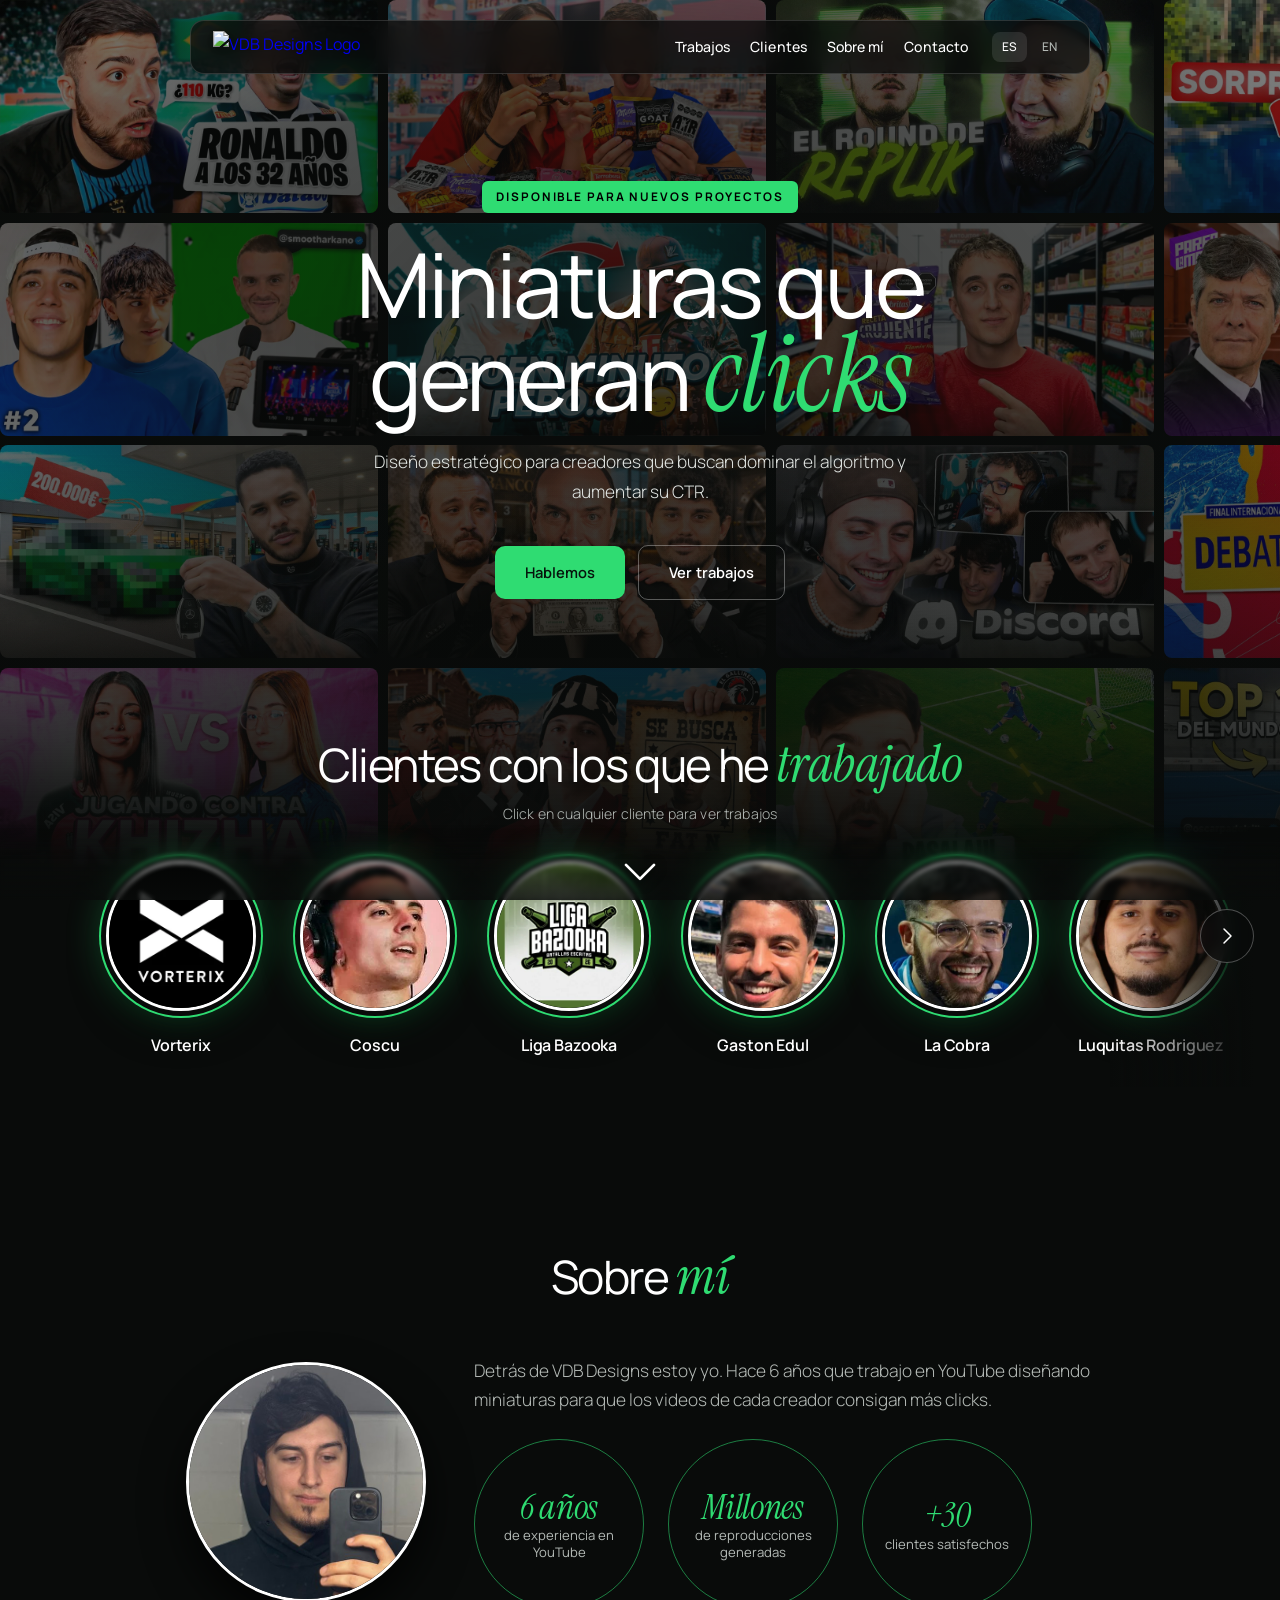
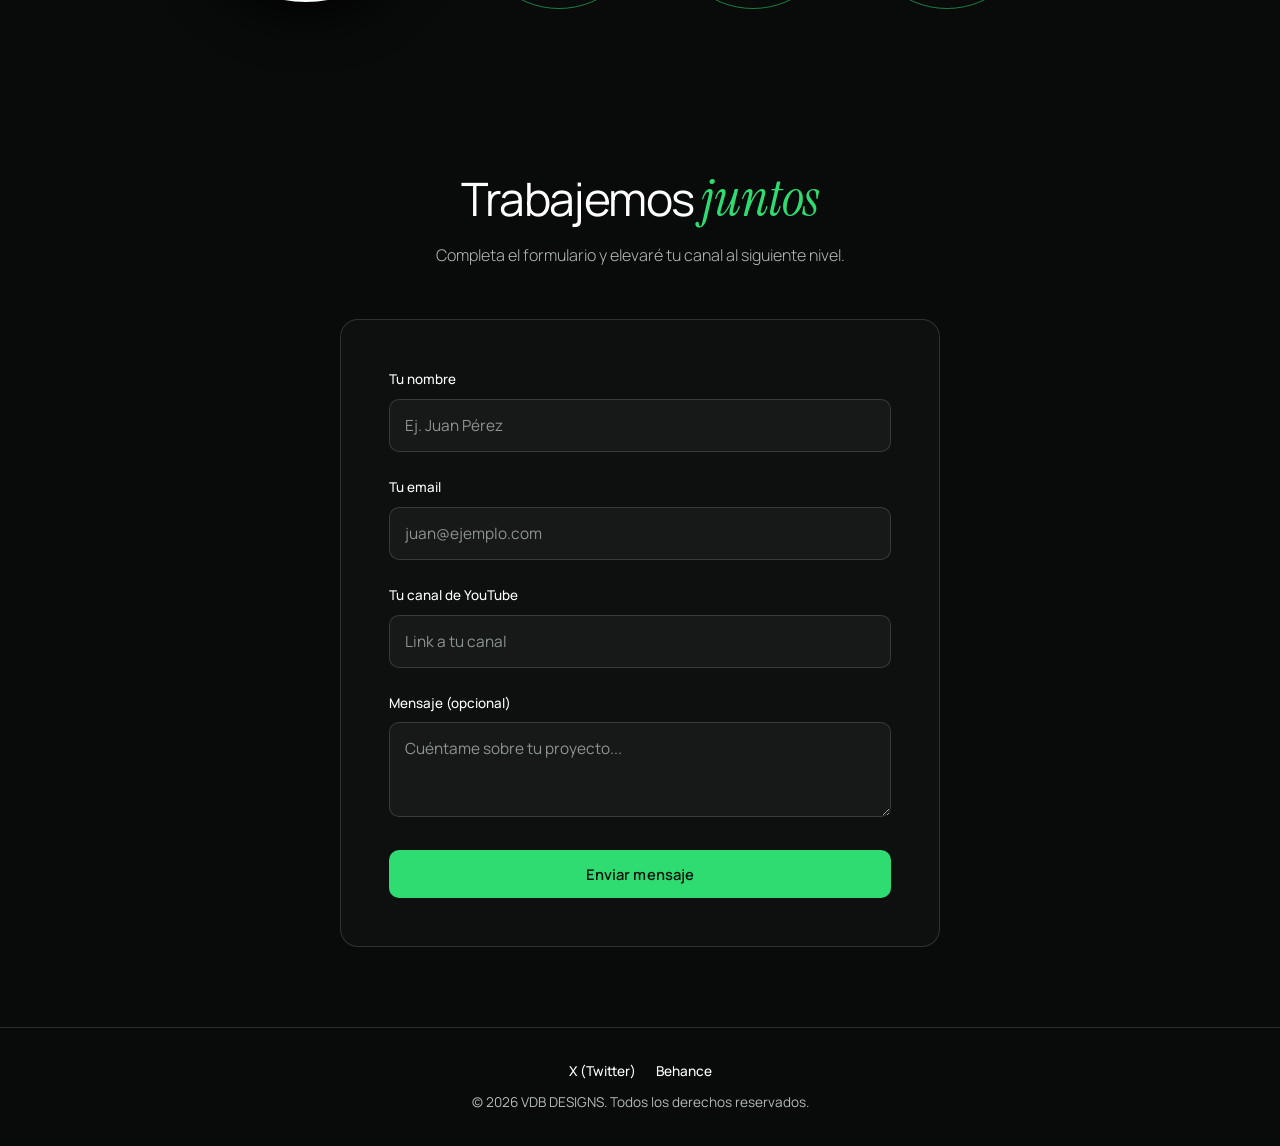
==== commit 6bfb3867: "Add files via upload" ====
--- a/index.html
+++ b/index.html
@@ -49,6 +49,7 @@
     <section id="clientes">
         <div class="section-header">
             <h2>Clientes con los que he <em>trabajado</em></h2>
+            <p class="aviso-clientes">Click en cualquier cliente para ver trabajos</p>
         </div>
         <div class="clientes-carrusel">
             <div class="clientes-grid" id="clientes-grid"></div>
@@ -66,6 +67,7 @@
                 <div class="logros">
                     <div class="logro"><strong>6 años</strong>de experiencia en YouTube</div>
                     <div class="logro"><strong>Millones</strong>de reproducciones generadas</div>
+                    <div class="logro"><strong>+30</strong>clientes satisfechos</div>
                 </div>
             </div>
         </div>
--- a/tema.css
+++ b/tema.css
@@ -12,7 +12,8 @@
     --sans: 'Manrope', Arial, sans-serif;
     --alto-foto: 150px;
     --titulo-clientes: clamp(2.1rem, 3.6vw, 3.4rem);
-    --reserva-clientes: calc(14px + var(--titulo-clientes) * 1.3 + 36px + var(--alto-foto) * 0.25);
+    --alto-aviso: 32px; /* la frase chica debajo del título de clientes */
+    --reserva-clientes: calc(14px + var(--titulo-clientes) * 1.3 + var(--alto-aviso) + 36px + var(--alto-foto) * 0.25);
 }
 
 body {
@@ -136,6 +137,7 @@
 #clientes .section-header, #clients .section-header { margin-bottom: 36px; max-width: 900px; }
 #clientes h2, #clients h2 { font-size: var(--titulo-clientes); margin-bottom: 0; }
 .section-header p { font-weight: 300; color: var(--texto-suave); }
+.section-header p.aviso-clientes { margin: 10px 0 0; font-size: 0.88rem; line-height: 22px; letter-spacing: 0.01em; }
 /* Una sola fila que se desliza con las flechas, arrastrando o con el dedo. */
 .clientes-marco { --aire-arriba: 64px; position: relative; margin: calc(var(--aire-arriba) * -1) -20px -60px; }
 .clientes-carrusel {
@@ -151,6 +153,7 @@
 .clientes-carrusel::-webkit-scrollbar { display: none; }
 .clientes-carrusel.arrastrando { cursor: grabbing; scroll-behavior: auto; -webkit-user-select: none; user-select: none; }
 .clientes-carrusel.arrastrando .cliente { cursor: grabbing; }
+.clientes-carrusel.deslizando { scroll-behavior: auto; }
 .clientes-grid {
     display: flex;
     gap: 24px;
@@ -413,7 +416,7 @@
     :root {
         --alto-foto: 124px;
         /* el título ocupa dos líneas y abajo está la barra de navegación */
-        --reserva-clientes: calc(14px + var(--titulo-clientes) * 2.6 + 28px + var(--alto-foto) * 0.25 + 76px);
+        --reserva-clientes: calc(14px + var(--titulo-clientes) * 2.6 + var(--alto-aviso) + 28px + var(--alto-foto) * 0.25 + 76px);
     }
     .flecha-abajo { bottom: 72px; }
     #clientes, #clients { padding-bottom: 70px; scroll-margin-top: 20px; }
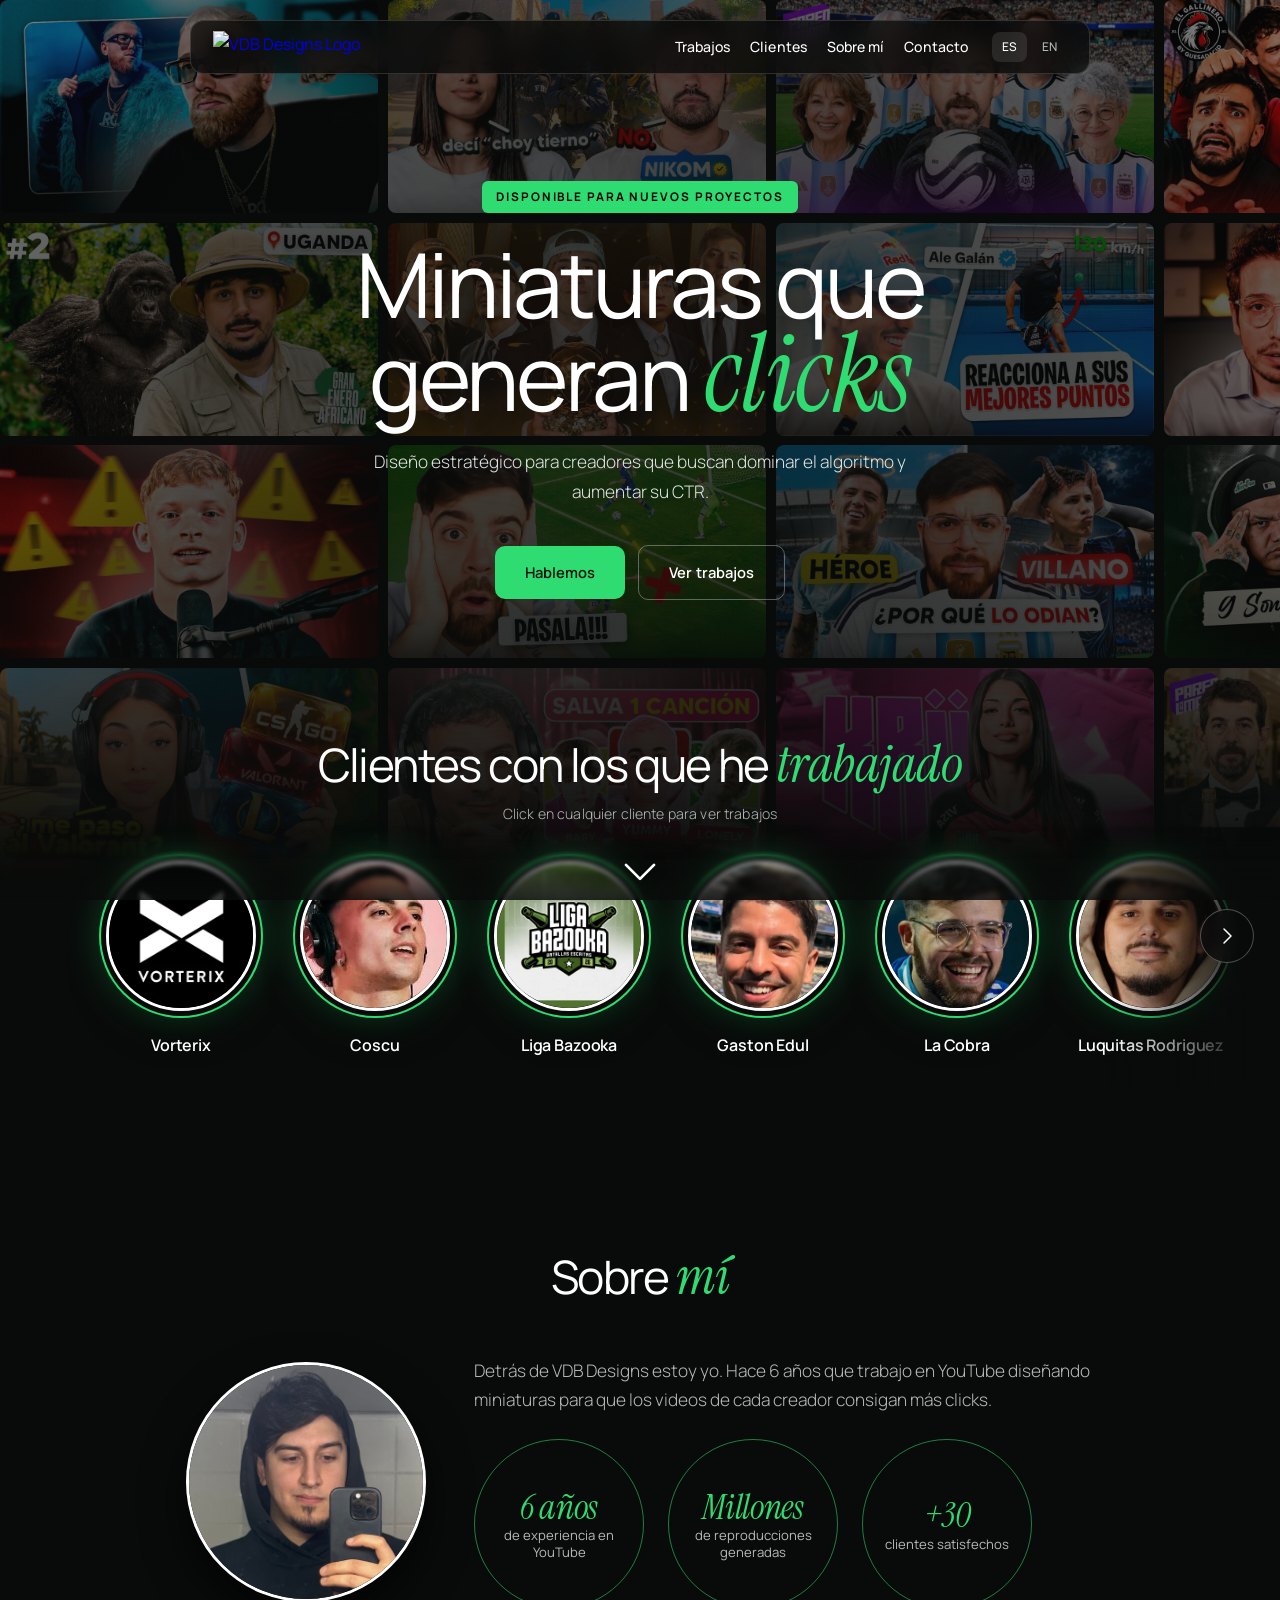
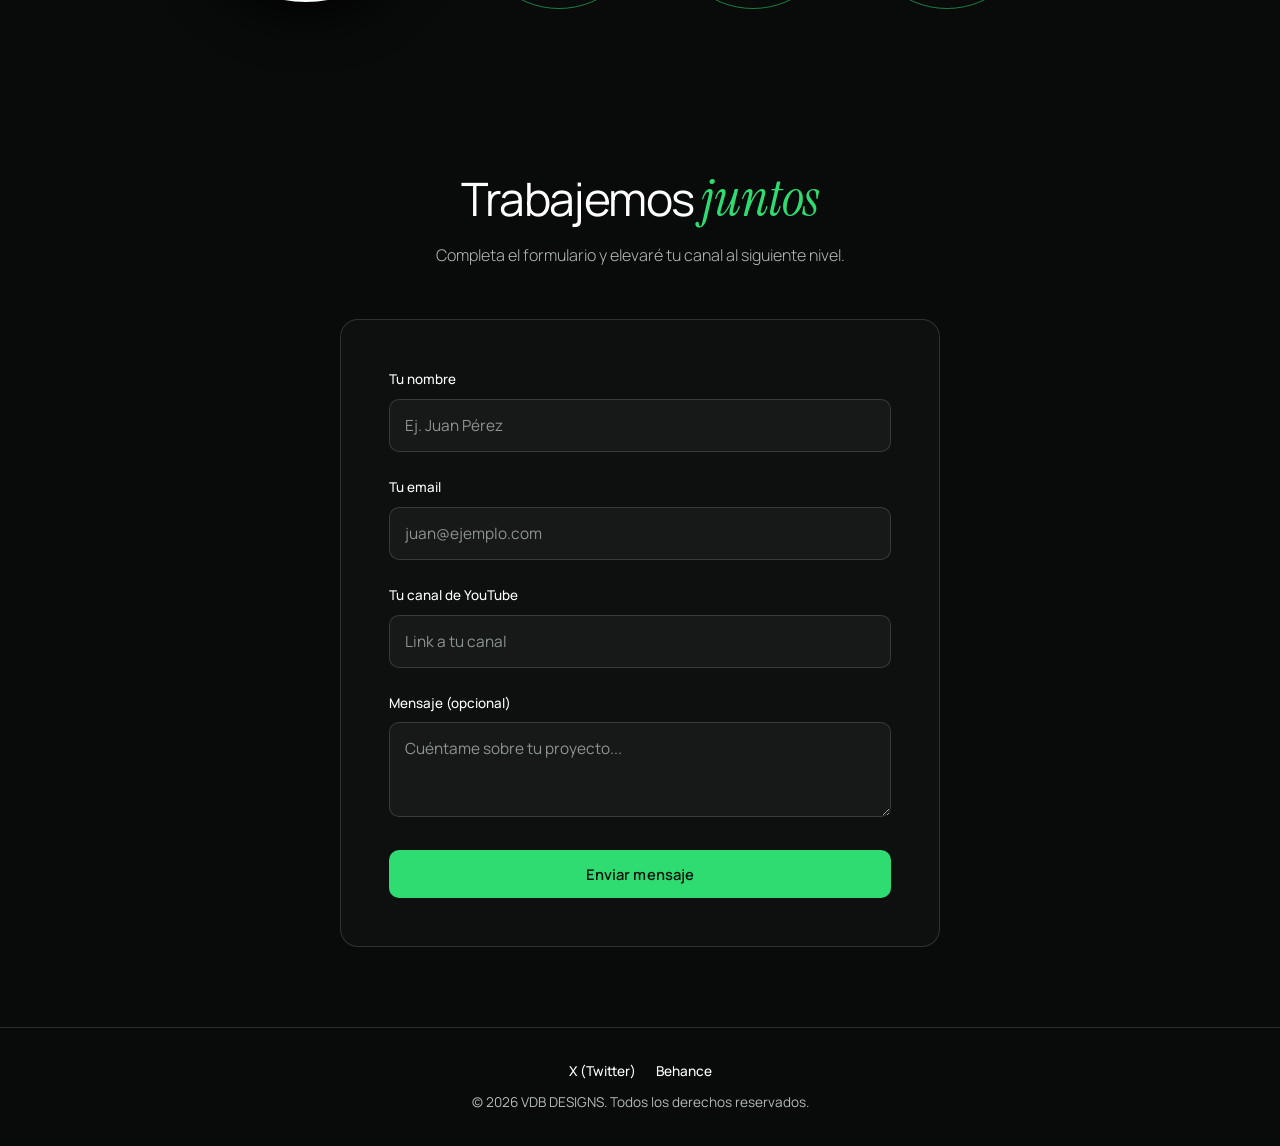
==== commit 6793de3e: "Add files via upload" ====
--- a/index.html
+++ b/index.html
@@ -2,6 +2,14 @@
 <html lang="es">
 <head>
     <meta charset="UTF-8">
+    <!-- Google Analytics -->
+    <script async src="https://www.googletagmanager.com/gtag/js?id=G-KF7Y7NXQGG"></script>
+    <script>
+        window.dataLayer = window.dataLayer || [];
+        function gtag(){dataLayer.push(arguments);}
+        gtag('js', new Date());
+        gtag('config', 'G-KF7Y7NXQGG');
+    </script>
     <meta name="viewport" content="width=device-width, initial-scale=1.0">
     <title>VDB DESIGNS | Creador de Miniaturas</title>
 
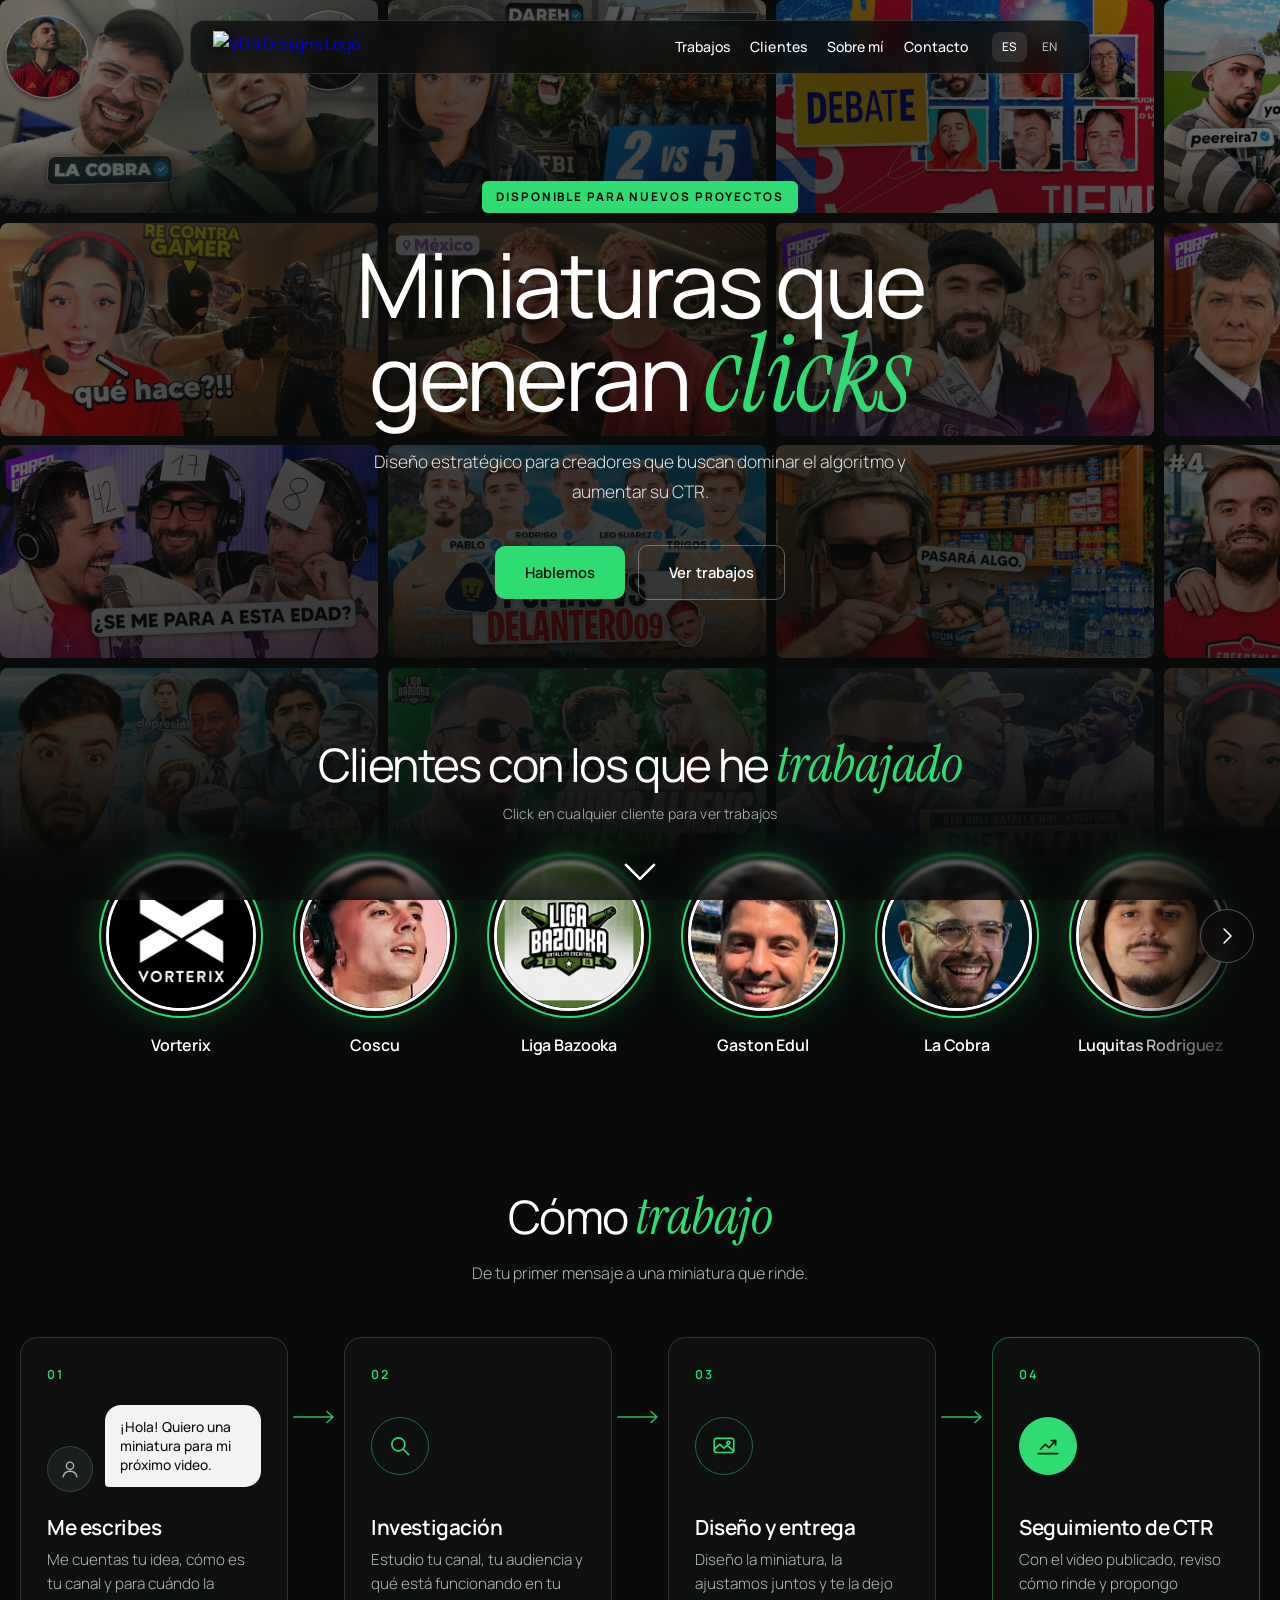
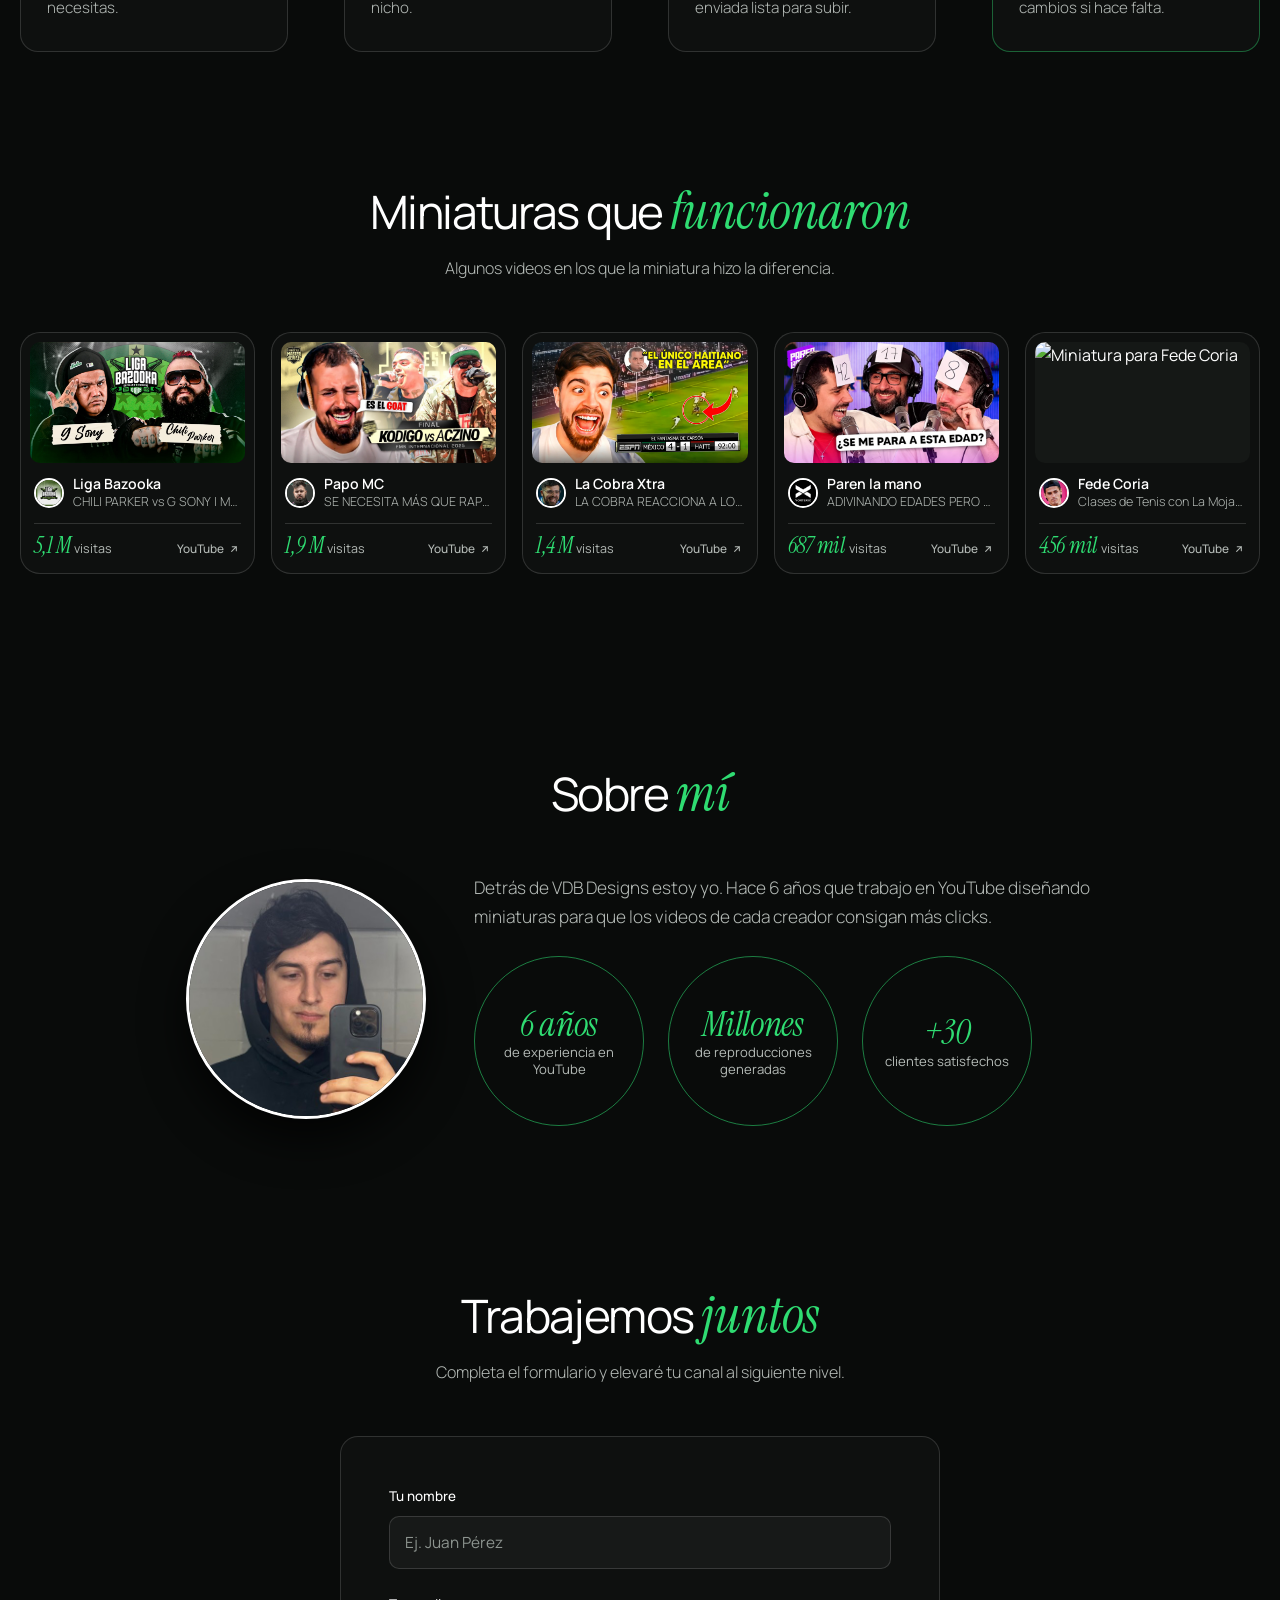
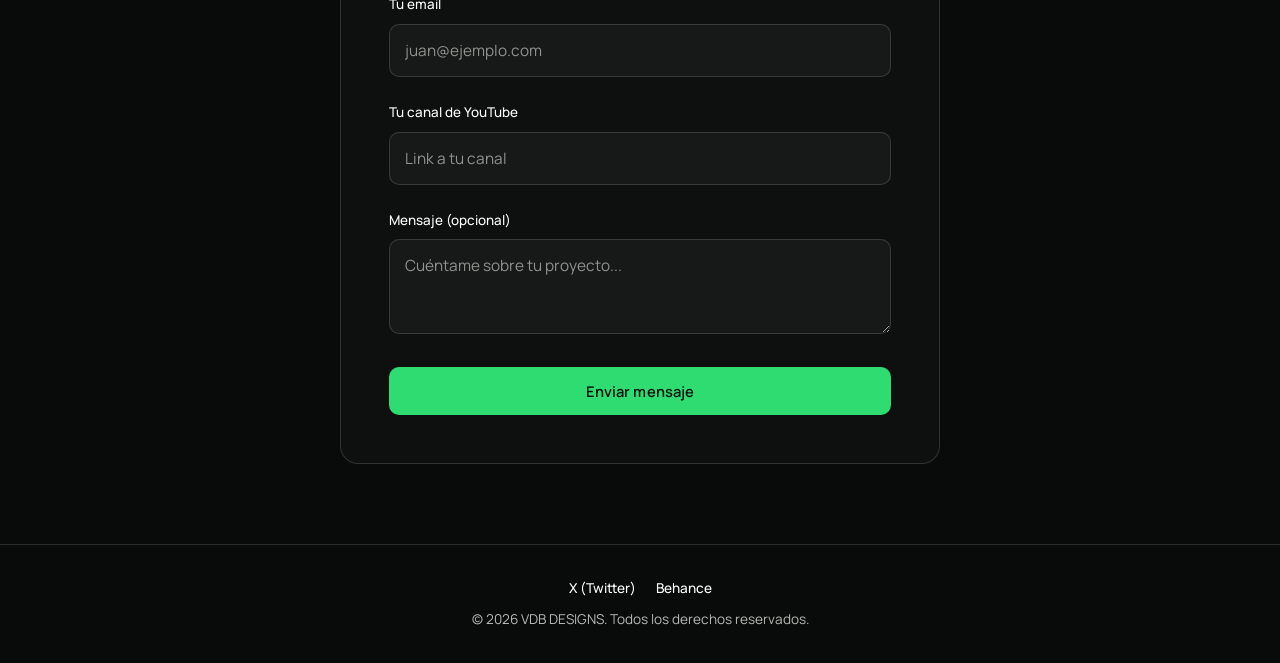
==== commit 004d6184: "Add files via upload" ====
--- a/index.html
+++ b/index.html
@@ -64,6 +64,56 @@
         </div>
     </section>
 
+    <section id="proceso">
+        <div class="section-header">
+            <h2>Cómo <em>trabajo</em></h2>
+            <p>De tu primer mensaje a una miniatura que rinde.</p>
+        </div>
+        <ol class="proceso">
+            <li class="paso paso-mensaje">
+                <span class="paso-numero">01</span>
+                <div class="paso-visual">
+                    <span class="mensaje-avatar" aria-hidden="true"><svg viewBox="0 0 24 24"><circle cx="12" cy="8.5" r="4"/><path d="M4.5 20.5c.8-3.9 3.8-6 7.5-6s6.7 2.1 7.5 6"/></svg></span>
+                    <p class="mensaje-burbuja">¡Hola! Quiero una miniatura para mi próximo video.</p>
+                </div>
+                <h3>Me escribes</h3>
+                <p>Me cuentas tu idea, cómo es tu canal y para cuándo la necesitas.</p>
+            </li>
+            <li class="paso">
+                <span class="paso-numero">02</span>
+                <div class="paso-visual">
+                    <span class="paso-icono" aria-hidden="true"><svg viewBox="0 0 24 24"><circle cx="10.5" cy="10.5" r="6"/><path d="M15 15l5 5"/></svg></span>
+                </div>
+                <h3>Investigación</h3>
+                <p>Estudio tu canal, tu audiencia y qué está funcionando en tu nicho.</p>
+            </li>
+            <li class="paso">
+                <span class="paso-numero">03</span>
+                <div class="paso-visual">
+                    <span class="paso-icono" aria-hidden="true"><svg viewBox="0 0 24 24"><rect x="3" y="5" width="18" height="13" rx="2"/><path d="M3 15l5-4.5 4 3.5 3-2.5 6 5"/><circle cx="16" cy="9" r="1.4"/></svg></span>
+                </div>
+                <h3>Diseño y entrega</h3>
+                <p>Diseño la miniatura, la ajustamos juntos y te la dejo enviada lista para subir.</p>
+            </li>
+            <li class="paso paso-final">
+                <span class="paso-numero">04</span>
+                <div class="paso-visual">
+                    <span class="paso-icono" aria-hidden="true"><svg viewBox="0 0 24 24"><path d="M3 19h18"/><path d="M5 15l4.5-4.5 3.5 3 6-6.5"/><path d="M15 7h4v4"/></svg></span>
+                </div>
+                <h3>Seguimiento de CTR</h3>
+                <p>Con el video publicado, reviso cómo rinde y propongo cambios si hace falta.</p>
+            </li>
+        </ol>
+    </section>
+
+    <section id="destacados" hidden>
+        <div class="section-header">
+            <h2>Miniaturas que <em>funcionaron</em></h2>
+            <p>Algunos videos en los que la miniatura hizo la diferencia.</p>
+        </div>
+        <div class="destacados" id="destacados-grid"></div>
+    </section>
+
     <section id="sobre-mi">
         <div class="section-header">
             <h2>Sobre <em>mí</em></h2>
--- a/tema.css
+++ b/tema.css
@@ -443,3 +443,190 @@
     .visor-ayuda { display: none; }
     .logro strong { font-size: 1.9rem; }
 }
+
+/* --- Cómo trabajo: cuatro pasos en fila, unidos por flechas --- */
+#proceso, #process { padding-top: 20px; padding-bottom: 110px; scroll-margin-top: 90px; }
+.proceso {
+    list-style: none;
+    display: grid;
+    grid-template-columns: repeat(4, minmax(0, 1fr));
+    gap: 56px;
+    max-width: 1240px;
+    margin: 0 auto;
+}
+.paso {
+    --flecha: url("data:image/svg+xml,%3Csvg xmlns='http://www.w3.org/2000/svg' viewBox='0 0 44 14'%3E%3Cpath d='M1 7h39M34 1.5L40 7l-6 5.5' fill='none' stroke='%23000' stroke-width='1.6' stroke-linecap='round' stroke-linejoin='round'/%3E%3C/svg%3E");
+    position: relative;
+    display: flex;
+    flex-direction: column;
+    padding: 26px 26px 30px;
+    background: rgba(255, 255, 255, 0.025);
+    border: 1px solid var(--linea);
+    border-radius: 18px;
+    text-align: left;
+}
+/* Flecha que lleva al paso siguiente */
+.paso:not(:last-child)::after {
+    content: '';
+    position: absolute;
+    top: 72px;
+    right: -50px;
+    width: 44px;
+    height: 14px;
+    background: var(--verde);
+    -webkit-mask: var(--flecha) center / contain no-repeat;
+    mask: var(--flecha) center / contain no-repeat;
+    opacity: 0.85;
+}
+.paso-numero {
+    display: block;
+    margin-bottom: 14px;
+    font-size: 0.78rem;
+    font-weight: 600;
+    letter-spacing: 0.14em;
+    color: var(--verde);
+}
+.paso-visual {
+    display: flex;
+    align-items: center;
+    gap: 12px;
+    min-height: 92px;
+    margin-bottom: 22px;
+}
+.paso-icono, .mensaje-avatar {
+    flex: none;
+    display: flex;
+    align-items: center;
+    justify-content: center;
+    width: 58px;
+    height: 58px;
+    border-radius: 50%;
+    border: 1px solid rgba(47, 220, 114, 0.45);
+    color: var(--verde);
+}
+.paso-icono svg, .mensaje-avatar svg { width: 26px; height: 26px; fill: none; stroke: currentColor; stroke-width: 1.5; stroke-linecap: round; stroke-linejoin: round; }
+/* El primer paso es el mensaje del cliente: avatar genérico y globo de chat */
+.mensaje-avatar { width: 46px; height: 46px; align-self: flex-end; border-color: var(--linea); background: #1a1e1c; color: var(--texto-suave); }
+.mensaje-avatar svg { width: 22px; height: 22px; }
+.mensaje-burbuja {
+    margin: 0;
+    padding: 12px 15px;
+    background: #f2f4f3;
+    color: #0c0f0d;
+    border-radius: 16px 16px 16px 4px;
+    font-size: 0.86rem;
+    font-weight: 500;
+    line-height: 1.4;
+}
+/* El último paso, el seguimiento, lleva el ícono lleno */
+.paso-final { border-color: rgba(47, 220, 114, 0.4); }
+.paso-final .paso-icono { background: var(--verde); border-color: var(--verde); color: #06140c; }
+.paso h3 { font-size: 1.3rem; font-weight: 600; letter-spacing: -0.02em; line-height: 1.25; margin-bottom: 8px; color: var(--blanco); }
+.paso > p { margin: 0; font-size: 0.95rem; font-weight: 300; line-height: 1.6; color: var(--texto-suave); }
+
+/* Aparición de a un paso cuando la sección entra en pantalla */
+.proceso.animar .paso { opacity: 0; transform: translateY(18px); transition: opacity 0.6s ease, transform 0.6s ease; }
+.proceso.animar .paso::after { opacity: 0; transform: translateX(-10px); transition: opacity 0.5s ease, transform 0.5s ease; }
+.proceso.animar.visible .paso { opacity: 1; transform: none; }
+.proceso.animar.visible .paso::after { opacity: 0.85; transform: none; }
+.proceso.animar .paso:nth-child(2), .proceso.animar .paso:nth-child(1)::after { transition-delay: 0.15s; }
+.proceso.animar .paso:nth-child(3), .proceso.animar .paso:nth-child(2)::after { transition-delay: 0.3s; }
+.proceso.animar .paso:nth-child(4), .proceso.animar .paso:nth-child(3)::after { transition-delay: 0.45s; }
+
+/* En pantallas angostas los pasos van uno debajo del otro y la flecha apunta hacia abajo */
+@media (max-width: 1000px) {
+    .proceso { grid-template-columns: 1fr; gap: 50px; max-width: 520px; }
+    .paso:not(:last-child)::after { top: auto; bottom: -32px; right: auto; left: 50%; margin-left: -22px; transform: rotate(90deg); }
+    .proceso.animar .paso::after { transform: rotate(90deg) translateX(-10px); }
+    .proceso.animar.visible .paso::after { transform: rotate(90deg); }
+    .paso-visual { min-height: 0; }
+}
+@media (max-width: 768px) {
+    #proceso, #process { padding-bottom: 70px; scroll-margin-top: 20px; }
+}
+/* --- Miniaturas destacadas: tarjetas redondeadas con la miniatura, el canal y las visitas --- */
+#destacados, #highlights { padding-top: 20px; padding-bottom: 110px; scroll-margin-top: 90px; }
+/* Una sola fila: las cinco una al lado de la otra */
+.destacados {
+    display: grid;
+    grid-auto-flow: column;
+    grid-auto-columns: minmax(0, 1fr);
+    gap: 16px;
+    max-width: 1240px;
+    margin: 0 auto;
+}
+.destacado {
+    display: flex;
+    flex-direction: column;
+    padding: 9px 9px 14px;
+    background: rgba(255, 255, 255, 0.025);
+    border: 1px solid var(--linea);
+    border-radius: 20px;
+    color: var(--blanco);
+    text-decoration: none;
+    transition: transform 0.25s ease, border-color 0.25s ease, background 0.25s ease;
+}
+.destacado:hover, .destacado:focus-visible { transform: translateY(-4px); border-color: rgba(47, 220, 114, 0.5); background: rgba(255, 255, 255, 0.04); outline: none; }
+.destacado-imagen { position: relative; overflow: hidden; border-radius: 10px; aspect-ratio: 16 / 9; background: #151816; }
+.destacado-imagen img { display: block; width: 100%; height: 100%; object-fit: cover; transition: transform 0.4s ease; }
+.destacado:hover .destacado-imagen img { transform: scale(1.04); }
+.destacado-play {
+    position: absolute;
+    left: 50%;
+    top: 50%;
+    display: flex;
+    align-items: center;
+    justify-content: center;
+    width: 44px;
+    height: 44px;
+    margin: -22px 0 0 -22px;
+    border-radius: 50%;
+    background: rgba(9, 11, 10, 0.72);
+    -webkit-backdrop-filter: blur(4px);
+    backdrop-filter: blur(4px);
+    color: var(--blanco);
+    opacity: 0;
+    transform: scale(0.85);
+    transition: opacity 0.25s ease, transform 0.25s ease;
+}
+.destacado-play svg { width: 18px; height: 18px; margin-left: 2px; fill: currentColor; }
+.destacado:hover .destacado-play, .destacado:focus-visible .destacado-play { opacity: 1; transform: none; }
+.destacado-info { display: flex; align-items: center; gap: 9px; margin: 12px 4px 0; }
+.destacado-avatar { flex: none; width: 30px; height: 30px; border-radius: 50%; object-fit: cover; border: 2px solid var(--blanco); }
+.destacado-textos { display: flex; flex-direction: column; min-width: 0; }
+.destacado-cliente { font-weight: 600; font-size: 0.88rem; line-height: 1.3; overflow: hidden; text-overflow: ellipsis; white-space: nowrap; }
+.destacado-titulo { font-size: 0.78rem; font-weight: 300; line-height: 1.4; color: var(--texto-suave); overflow: hidden; text-overflow: ellipsis; white-space: nowrap; }
+.destacado-pie {
+    display: flex;
+    align-items: baseline;
+    justify-content: space-between;
+    gap: 8px;
+    margin: 12px 4px 0;
+    padding-top: 10px;
+    border-top: 1px solid var(--linea);
+}
+.destacado-visitas { font-size: 0.78rem; color: var(--texto-suave); white-space: nowrap; }
+.destacado-visitas strong { font-family: var(--serif); font-style: italic; font-weight: 400; font-size: 1.45rem; line-height: 1; letter-spacing: -0.01em; color: var(--verde); }
+.destacado-link { display: inline-flex; align-items: center; gap: 3px; white-space: nowrap; font-size: 0.74rem; font-weight: 500; color: var(--texto-suave); transition: color 0.2s ease; }
+.destacado-link svg { width: 14px; height: 14px; fill: none; stroke: currentColor; stroke-width: 1.8; stroke-linecap: round; stroke-linejoin: round; }
+.destacado:hover .destacado-link { color: var(--verde); }
+
+/* Si no entran las cinco, la fila se desliza de costado (con el dedo o el trackpad) */
+@media (max-width: 1100px) {
+    .destacados {
+        grid-auto-columns: 250px;
+        overflow-x: auto;
+        scroll-snap-type: x mandatory;
+        scrollbar-width: none;
+        margin: 0 -20px;
+        padding: 6px 20px 10px;
+        scroll-padding: 0 20px;
+    }
+    .destacados::-webkit-scrollbar { display: none; }
+    .destacado { scroll-snap-align: start; }
+}
+@media (max-width: 768px) {
+    #destacados, #highlights { padding-bottom: 70px; scroll-margin-top: 20px; }
+    .destacados { grid-auto-columns: 78%; }
+    .destacado-play { opacity: 1; transform: none; }
+}
